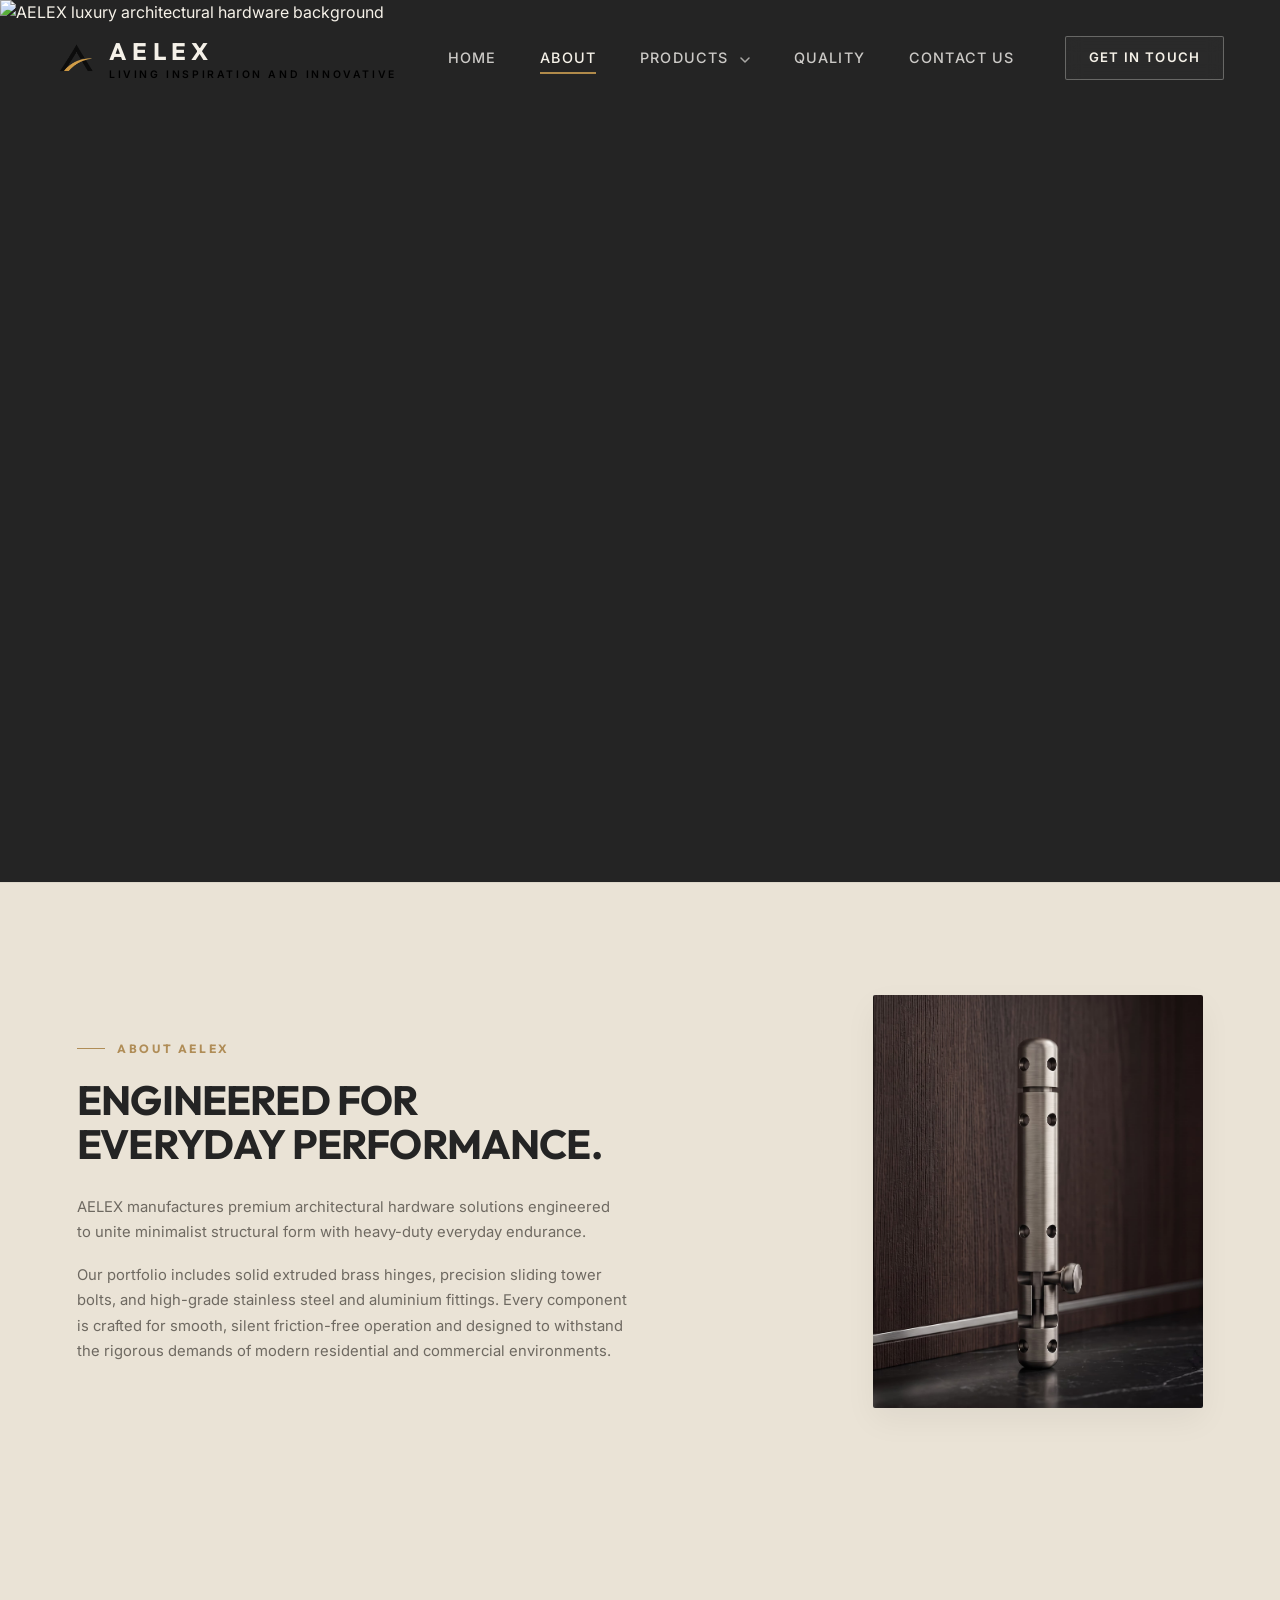
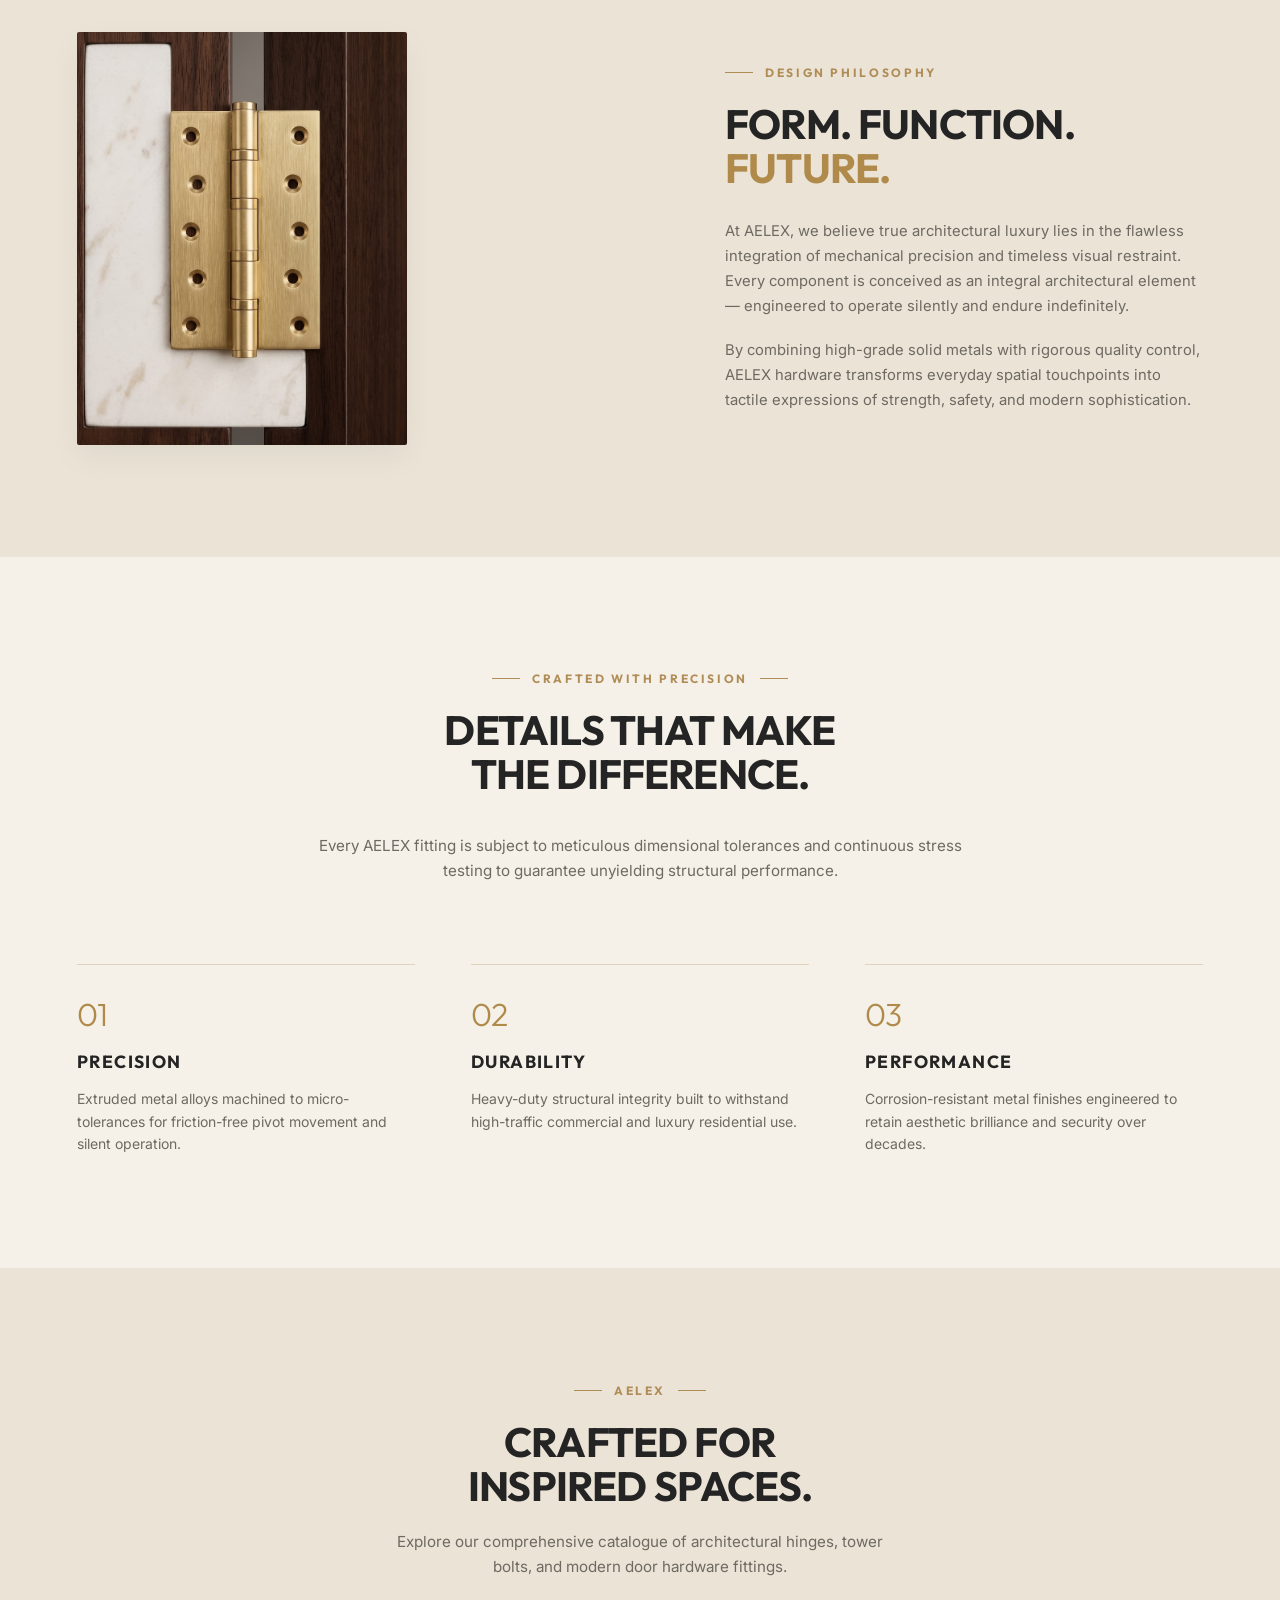
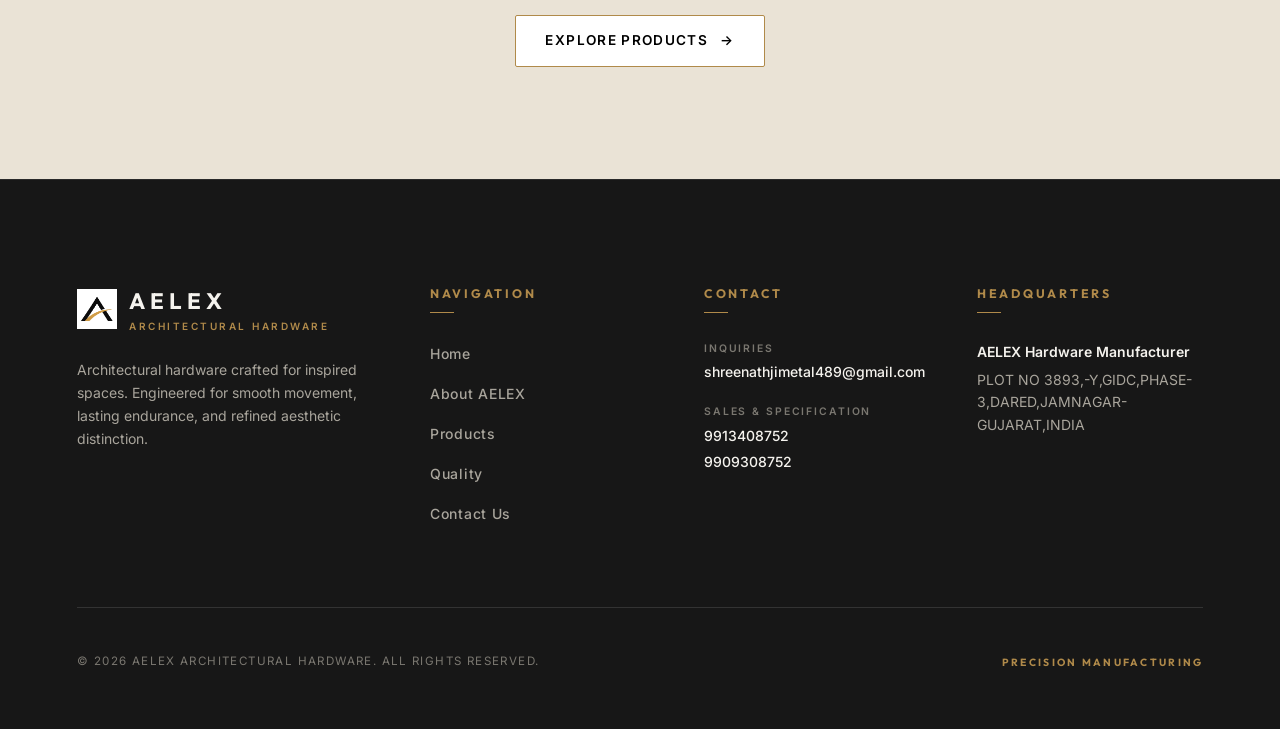
==== about.html @ 14e15874 "Add files via upload" ====
<!DOCTYPE html>
<html lang="en">
<head>
  <meta charset="UTF-8">
  <meta name="viewport" content="width=device-width, initial-scale=1.0">
  <title>About AELEX | Premium Architectural Hardware</title>
  <meta name="description" content="AELEX manufactures premium architectural hardware including solid brass hinges, brass tower bolts, and high-performance steel fittings engineered for modern spaces.">

  <!-- Google Fonts: Outfit (Headings) & Inter (Body) -->
  <link rel="preconnect" href="https://fonts.googleapis.com">
  <link rel="preconnect" href="https://fonts.gstatic.com" crossorigin>
  <link href="https://fonts.googleapis.com/css2?family=Inter:wght@300;400;500;600;700&family=Outfit:wght@400;500;600;700;800&display=swap" rel="stylesheet">

  <!-- Core Stylesheet -->
  <link rel="stylesheet" href="css/style.css">
</head>
<body class="about-page-body">

  <!-- ==========================================================================
       1. SITE HEADER NAVIGATION (REUSED UNCHANGED FROM HOME)
       ========================================================================== -->
  <header class="site-header" id="site-header">
    <a href="index.html" class="brand-logo" aria-label="AELEX Home">
      <img src="assets/images/aelexLogo.png" alt="AELEX Logo Icon" class="brand-mark-img">
      <div>
        <span class="brand-name">AELEX</span>
        <span class="brand-tagline">Living inspiration and innovative</span>
      </div>
    </a>

    <!-- Desktop Navigation Menu -->
    <nav aria-label="Primary Navigation">
      <ul class="nav-menu">
        <li><a href="index.html#home" class="nav-link">Home</a></li>
        <li><a href="about.html" class="nav-link active">About</a></li>
        <li class="nav-item-dropdown">
          <a href="products.html" class="nav-link" aria-haspopup="true" aria-expanded="false">
            Products
            <svg class="dropdown-chevron" viewBox="0 0 10 6" width="10" height="6" aria-hidden="true">
              <path d="M1 1L5 5L9 1" stroke="currentColor" stroke-width="1.5" stroke-linecap="round" stroke-linejoin="round" fill="none"/>
            </svg>
          </a>
          <ul class="dropdown-menu" aria-label="Product Categories">
            <li><a href="brass-hinges.html" class="dropdown-item">BRASS HINGES</a></li>
            <li><a href="brass-tower-bolt.html" class="dropdown-item">BRASS TOWER BOLT</a></li>
            <li><a href="steel-aluminium-fittings.html" class="dropdown-item">STEEL &amp; ALUMINIUM FITTINGS</a></li>
          </ul>
        </li>
        <li><a href="quality.html" class="nav-link">Quality</a></li>
        <li><a href="contact.html" class="nav-link">Contact Us</a></li>
      </ul>
    </nav>

    <!-- Minimal Header Action Button -->
    <a href="contact.html" class="nav-cta-btn">Get In Touch</a>

    <!-- Mobile Navigation Hamburger Toggle -->
    <button class="mobile-nav-toggle" id="mobile-nav-toggle" aria-label="Toggle navigation menu" aria-expanded="false">
      <span></span>
      <span></span>
      <span></span>
    </button>
  </header>

  <!-- Mobile Navigation Drawer Overlay Menu -->
  <div class="mobile-nav-drawer" id="mobile-nav-drawer" aria-hidden="true">
    <ul class="mobile-nav-links">
      <li><a href="index.html#home">Home</a></li>
      <li><a href="about.html" class="active">About</a></li>
      <li class="mobile-nav-dropdown">
        <div class="mobile-dropdown-header">
          <a href="products.html" class="mobile-nav-link-main">Products</a>
          <button class="mobile-dropdown-toggle" aria-label="Toggle Product Submenu" aria-expanded="false">
            <span class="toggle-icon">+</span>
          </button>
        </div>
        <ul class="mobile-submenu" aria-label="Product Submenu">
          <li><a href="brass-hinges.html" class="mobile-submenu-link">BRASS HINGES</a></li>
          <li><a href="brass-tower-bolt.html" class="mobile-submenu-link">BRASS TOWER BOLT</a></li>
          <li><a href="steel-aluminium-fittings.html" class="mobile-submenu-link">STEEL &amp; ALUMINIUM FITTINGS</a></li>
        </ul>
      </li>
      <li><a href="quality.html">Quality</a></li>
      <li><a href="contact.html">Contact Us</a></li>
    </ul>
    <div class="mobile-drawer-footer">
      <p class="mobile-drawer-contact">AELEX HARDWARE MANUFACTURER</p>
    </div>
  </div>

  <!-- ==========================================================================
       2. SECTION 1 — ABOUT HERO (CLEAN & CINEMATIC)
       ========================================================================== -->
  <section class="about-hero-clean" id="about-hero" aria-label="About AELEX Hero Banner">
    <div class="about-hero-bg-container">
      <img src="assets/images/ABOUTUSBG-clean.png" alt="AELEX luxury architectural hardware background" class="about-hero-bg-image">
      <div class="about-hero-overlay"></div>
      <div class="about-hero-vignette"></div>
    </div>

    <!-- <div class="about-hero-content-wrapper">
      <div class="about-hero-eyebrow reveal-element delay-1">
        <span class="eyebrow-brass-bar"></span>
        <span>ABOUT AELEX</span>
      </div>

      <h1 class="about-hero-headline reveal-element delay-2">ABOUT AELEX</h1>

      <p class="about-hero-subtitle reveal-element delay-3">ARCHITECTURAL HARDWARE</p>

      <p class="about-hero-statement reveal-element delay-4">
        &ldquo;Crafted for inspired spaces.&rdquo;
      </p>
    </div> -->
  </section>

  <!-- ==========================================================================
       3. SECTION 2 — ABOUT INTRODUCTION (CONTENT LEFT, SMALL IMAGE RIGHT)
       ========================================================================== -->
  <section class="about-intro-clean" id="about-intro" aria-label="AELEX Company Introduction">
    <div class="about-clean-container">
      <div class="about-intro-grid">
        
        <!-- Left Side: Editorial Content -->
        <div class="about-intro-content reveal-left">
          <div class="clean-eyebrow">
            <span class="eyebrow-brass-line"></span>
            <span>ABOUT AELEX</span>
          </div>

          <h2 class="clean-headline">
            ENGINEERED FOR<br>
            EVERYDAY PERFORMANCE.
          </h2>

          <div class="clean-body-copy">
            <p>
              AELEX manufactures premium architectural hardware solutions engineered to unite minimalist structural form with heavy-duty everyday endurance.
            </p>
            <p>
              Our portfolio includes solid extruded brass hinges, precision sliding tower bolts, and high-grade stainless steel and aluminium fittings. Every component is crafted for smooth, silent friction-free operation and designed to withstand the rigorous demands of modern residential and commercial environments.
            </p>
          </div>
        </div>

        <!-- Right Side: Small Minimal Product Image -->
        <div class="about-intro-image reveal-right">
          <div class="clean-img-wrapper">
            <img src="assets/images/steel_tworebot.jpg" alt="AELEX Solid Extruded Brass Architectural Hinge Detail" class="clean-product-img">
          </div>
        </div>

      </div>
    </div>
  </section>

  <!-- ==========================================================================
       4. SECTION 3 — AELEX DESIGN PHILOSOPHY (SMALL IMAGE LEFT, CONTENT RIGHT)
       ========================================================================== -->
  <section class="about-philosophy-clean" id="about-philosophy" aria-label="AELEX Design Philosophy">
    <div class="about-clean-container">
      <div class="about-philosophy-grid">
        
        <!-- Left Side: Small Minimal Product Image -->
        <div class="about-philosophy-image reveal-left">
          <div class="clean-img-wrapper">
            <img src="assets/images/brasshinge_gold_backgroud-clean.jpg" alt="AELEX Solid Extruded Brass Architectural Tower Bolt" class="clean-product-img">
          </div>
        </div>

        <!-- Right Side: Editorial Content -->
        <div class="about-philosophy-content reveal-right">
          <div class="clean-eyebrow">
            <span class="eyebrow-brass-line"></span>
            <span>DESIGN PHILOSOPHY</span>
          </div>

          <h2 class="clean-headline">
            FORM. FUNCTION.<br>
            <span class="highlight-brass">FUTURE.</span>
          </h2>

          <div class="clean-body-copy">
            <p>
              At AELEX, we believe true architectural luxury lies in the flawless integration of mechanical precision and timeless visual restraint. Every component is conceived as an integral architectural element — engineered to operate silently and endure indefinitely.
            </p>
            <p>
              By combining high-grade solid metals with rigorous quality control, AELEX hardware transforms everyday spatial touchpoints into tactile expressions of strength, safety, and modern sophistication.
            </p>
          </div>
        </div>

      </div>
    </div>
  </section>

  <!-- ==========================================================================
       5. SECTION 4 — QUALITY / CRAFTSMANSHIP (EDITORIAL 3-POINT SHOWCASE)
       ========================================================================== -->
  <section class="about-craft-clean" id="about-craftsmanship" aria-label="AELEX Quality and Craftsmanship">
    <div class="about-clean-container">
      
      <div class="craft-header-block reveal-element">
        <div class="clean-eyebrow center-eyebrow">
          <span class="eyebrow-brass-line"></span>
          <span>CRAFTED WITH PRECISION</span>
          <span class="eyebrow-brass-line"></span>
        </div>

        <h2 class="clean-headline center-headline">
          DETAILS THAT MAKE<br>
          THE DIFFERENCE.
        </h2>

        <p class="craft-lead-statement">
          Every AELEX fitting is subject to meticulous dimensional tolerances and continuous stress testing to guarantee unyielding structural performance.
        </p>
      </div>

      <!-- 3 Text-Based Editorial Points (No boxes, no heavy cards) -->
      <div class="craft-editorial-points">
        
        <div class="craft-point-item reveal-element delay-1">
          <span class="point-num">01</span>
          <h3 class="point-title">PRECISION</h3>
          <p class="point-desc">
            Extruded metal alloys machined to micro-tolerances for friction-free pivot movement and silent operation.
          </p>
        </div>

        <div class="craft-point-item reveal-element delay-2">
          <span class="point-num">02</span>
          <h3 class="point-title">DURABILITY</h3>
          <p class="point-desc">
            Heavy-duty structural integrity built to withstand high-traffic commercial and luxury residential use.
          </p>
        </div>

        <div class="craft-point-item reveal-element delay-3">
          <span class="point-num">03</span>
          <h3 class="point-title">PERFORMANCE</h3>
          <p class="point-desc">
            Corrosion-resistant metal finishes engineered to retain aesthetic brilliance and security over decades.
          </p>
        </div>

      </div>

    </div>
  </section>

  <!-- ==========================================================================
       6. SECTION 5 — SIMPLE ABOUT CTA
       ========================================================================== -->
  <section class="about-cta-clean" id="about-cta" aria-label="AELEX Call to Action">
    <div class="about-clean-container">
      <div class="cta-clean-block reveal-element">
        
        <div class="clean-eyebrow center-eyebrow">
          <span class="eyebrow-brass-line"></span>
          <span>AELEX</span>
          <span class="eyebrow-brass-line"></span>
        </div>

        <h2 class="clean-headline center-headline cta-headline">
          CRAFTED FOR<br>
          INSPIRED SPACES.
        </h2>

        <p class="cta-support-copy">
          Explore our comprehensive catalogue of architectural hinges, tower bolts, and modern door hardware fittings.
        </p>

        <div class="cta-action-wrap">
          <a href="products.html" class="btn-primary">
            <span>Explore Products</span>
            <span class="btn-arrow">&rarr;</span>
          </a>
        </div>

      </div>
    </div>
  </section>

  <!-- ==========================================================================
       7. SITE FOOTER (REUSED UNCHANGED FROM HOME)
       ========================================================================== -->
  <footer class="site-footer" id="contact" aria-label="AELEX Corporate Footer">
    <div class="footer-container">
      
      <!-- Top 4-Column Grid -->
      <div class="footer-grid">

        <!-- Column 1: Brand & Philosophy -->
        <div class="footer-col footer-col-brand reveal-element delay-1">
          <a href="index.html" class="footer-logo" aria-label="AELEX Home">
            <img src="assets/images/aelexLogo.png" alt="AELEX Logo Icon" class="footer-mark-img">
            <div>
              <span class="footer-brand-name">AELEX</span>
              <span class="footer-brand-tag">Architectural Hardware</span>
            </div>
          </a>
          <p class="footer-brand-desc">
            Architectural hardware crafted for inspired spaces. Engineered for smooth movement, lasting endurance, and refined aesthetic distinction.
          </p>
        </div>

        <!-- Column 2: Navigation Links -->
        <div class="footer-col footer-col-nav reveal-element delay-2">
          <h3 class="footer-col-title">NAVIGATION</h3>
          <ul class="footer-links">
            <li><a href="index.html#home">Home</a></li>
            <li><a href="about.html">About AELEX</a></li>
            <li><a href="products.html">Products</a></li>
            <li><a href="quality.html">Quality</a></li>
            <li><a href="contact.html">Contact Us</a></li>
          </ul>
        </div>

        <div class="footer-col footer-col-contact reveal-element delay-3">
          <h3 class="footer-col-title">CONTACT</h3>
          <div class="footer-contact-details">
            <div class="contact-item">
              <span class="contact-label">INQUIRIES</span>
              <a href="mailto:shreenathjimetal489@gmail.com" class="contact-value">shreenathjimetal489@gmail.com</a>
            </div>
            <div class="contact-item">
              <span class="contact-label">SALES &amp; SPECIFICATION</span>
              <a href="tel:9913408752" class="contact-value">9913408752</a>
              <a href="tel:9909308752" class="contact-value">9909308752</a>
            </div>
          </div>
        </div>

        <!-- Column 4: Location / HQ -->
        <div class="footer-col footer-col-location reveal-element delay-4">
          <h3 class="footer-col-title">HEADQUARTERS</h3>
          <address class="footer-address">
            <p class="address-name">AELEX Hardware Manufacturer</p>
            <p class="address-line">PLOT NO 3893,-Y,GIDC,PHASE-3,DARED,JAMNAGAR-GUJARAT,INDIA</p>
          </address>
        </div>

      </div><!-- /.footer-grid -->

      <!-- Horizontal Divider -->
      <div class="footer-divider reveal-element delay-3"></div>

      <!-- Bottom Row: Copyright & Legal -->
      <div class="footer-bottom reveal-element delay-4">
        <p class="copyright-text">&copy; 2026 AELEX ARCHITECTURAL HARDWARE. ALL RIGHTS RESERVED.</p>
        <div class="footer-legal-links">
          <span class="legal-tag">PRECISION MANUFACTURING</span>
        </div>
      </div>

    </div><!-- /.footer-container -->
  </footer><!-- /.site-footer -->

  <!-- JavaScript Controller -->
  <script src="js/hero-slider.js"></script>
</body>
</html>
---- css/style.css ----
/* ==========================================================================
   AELEX — Architectural & Industrial Hardware
   Hero Section Design System & Styling
   ========================================================================== */

/* --------------------------------------------------------------------------
   1. Design Tokens & Variables
   -------------------------------------------------------------------------- */
:root {
  /* Color Palette — AELEX Warm Architectural System */
  --color-warm-ivory: #F5F1E8;
  --color-warm-offwhite: #F5F1E8;
  --color-warm-beige: #EAE3D6;
  --bg-editorial: #EAE3D6;
  
  --color-graphite-dark: #242424;
  --color-charcoal: #242424;
  --color-charcoal-light: #2E2E2E;
  --color-text-dark: #242424;
  
  --color-warm-grey: #6E6961;
  --color-muted-grey: #6E6961;
  --color-text-muted-dark: #6E6961;
  
  /* Metallic Accents */
  --color-brass-primary: #B08A4A;
  --color-brass-light: #C7A76A;
  --color-brass-glow: rgba(176, 138, 74, 0.25);

  /* Editorial Section Color Palette & Borders */
  --color-line-geo: rgba(176, 138, 74, 0.22);
  --color-line-geo-light: rgba(110, 105, 97, 0.18);

  /* Overlay Gradients */
  --overlay-dark: linear-gradient(
    90deg, 
    rgba(36, 36, 36, 0.88) 0%, 
    rgba(36, 36, 36, 0.55) 45%, 
    rgba(36, 36, 36, 0.35) 70%, 
    rgba(36, 36, 36, 0.65) 100%
  );
  --overlay-bottom-vignette: linear-gradient(
    180deg, 
    rgba(36, 36, 36, 0.5) 0%, 
    transparent 35%, 
    rgba(36, 36, 36, 0.75) 80%, 
    rgba(36, 36, 36, 0.95) 100%
  );

  /* Typography */
  --font-heading: 'Outfit', -apple-system, BlinkMacSystemFont, sans-serif;
  --font-body: 'Inter', -apple-system, BlinkMacSystemFont, sans-serif;

  /* Transitions */
  --ease-out-smooth: cubic-bezier(0.16, 1, 0.3, 1);
  --transition-fast: 0.25s var(--ease-out-smooth);
  --transition-medium: 0.5s var(--ease-out-smooth);
  --transition-slow: 1.2s var(--ease-out-smooth);
}

/* --------------------------------------------------------------------------
   2. Base Reset & Layout Constraints
   -------------------------------------------------------------------------- */
*, *::before, *::after {
  box-sizing: border-box;
  margin: 0;
  padding: 0;
}

html {
  font-size: 16px;
  scroll-behavior: smooth;
  -webkit-font-smoothing: antialiased;
  -moz-osx-font-smoothing: grayscale;
}

body {
  font-family: var(--font-body);
  background-color: var(--color-graphite-dark);
  color: var(--color-warm-offwhite);
  line-height: 1.6;
  overflow-x: hidden;
  width: 100%;
  min-height: 100vh;
}

/* Ensure no horizontal scroll anywhere */
.hero-wrapper {
  position: relative;
  width: 100%;
  height: 100vh;
  height: 100svh;
  overflow: hidden;
}

/* --------------------------------------------------------------------------
   3. Header Navigation (Minimal Transparent Overlay)
   -------------------------------------------------------------------------- */
.site-header {
  position: absolute;
  top: 0;
  left: 0;
  width: 100%;
  z-index: 100;
  padding: 2.25rem 4rem;
  display: flex;
  justify-content: space-between;
  align-items: center;
  transition: padding 0.3s ease, background 0.3s ease;
}

/* Brand Identity */
.brand-logo {
  display: flex;
  align-items: center;
  gap: 0.75rem;
  text-decoration: none;
  color: var(--color-warm-offwhite);
  z-index: 102;
}

.brand-mark-img {
  width: 41px;
  height: 41px;
  object-fit: contain;
  display: block;
  flex-shrink: 0;
  transition: transform 0.3s ease;
}

.brand-logo:hover .brand-mark-img {
  transform: scale(1.05);
}

.brand-mark {
  width: 32px;
  height: 32px;
  position: relative;
  display: flex;
  align-items: center;
  justify-content: center;
}

.brand-mark-svg {
  width: 100%;
  height: 100%;
  fill: none;
  stroke: var(--color-brass-primary);
  stroke-width: 2;
  transition: transform 0.4s var(--ease-out-smooth);
}

.brand-logo:hover .brand-mark-svg {
  transform: rotate(45deg);
}

.brand-name {
  font-family: var(--font-heading);
  font-size: 1.5rem;
  font-weight: 700;
  letter-spacing: 0.22em;
  text-transform: uppercase;
  color: var(--color-warm-offwhite);
}

.brand-tagline {
  font-size: 0.65rem;
  letter-spacing: 0.25em;
  text-transform: uppercase;
  color:black;
  display: block;
  margin-top: -3px;
  font-weight: 600;
}

.footer-mark-img {
  width: 40px;
  height: 40px;
  object-fit: contain;
  display: block;
  background: white;
  flex-shrink: 0;
  transition: transform 0.3s ease;
}

.footer-logo:hover .footer-mark-img {
  transform: scale(1.05);
}


/* Navigation Links */
.nav-menu {
  display: flex;
  align-items: center;
  gap: 2.75rem;
  list-style: none;
}

.nav-link {
  color: rgba(245, 243, 239, 0.8);
  text-decoration: none;
  font-size: 0.9rem;
  font-weight: 500;
  letter-spacing: 0.08em;
  text-transform: uppercase;
  position: relative;
  padding: 0.5rem 0;
  transition: color 0.3s ease;
}

.nav-link::after {
  content: '';
  position: absolute;
  bottom: 0;
  left: 0;
  width: 0%;
  height: 2px;
  background-color: var(--color-brass-primary);
  transition: width 0.3s var(--ease-out-smooth);
}

.nav-link:hover,
.nav-link.active {
  color: var(--color-warm-offwhite);
}

.nav-link:hover::after,
.nav-link.active::after {
  width: 100%;
}

/* --------------------------------------------------------------------------
   Product Dropdown Menu (Desktop & Mobile)
   -------------------------------------------------------------------------- */
.nav-item-dropdown {
  position: relative;
  display: flex;
  align-items: center;
}

.dropdown-chevron {
  margin-left: 0.4rem;
  transition: transform 0.3s var(--ease-out-smooth);
  vertical-align: middle;
  display: inline-block;
  opacity: 0.8;
}

.nav-item-dropdown:hover .dropdown-chevron,
.nav-item-dropdown:focus-within .dropdown-chevron,
.nav-item-dropdown.is-open .dropdown-chevron {
  transform: rotate(180deg);
  opacity: 1;
  color: var(--color-brass-primary);
}

.dropdown-menu {
  position: absolute;
  top: 100%;
  left: 50%;
  transform: translateX(-50%) translateY(-5px);
  min-width: 250px;
  background-color: rgba(22, 22, 22, 0.96);
  backdrop-filter: blur(16px);
  -webkit-backdrop-filter: blur(16px);
  border: 1px solid rgba(176, 141, 87, 0.25);
  border-radius: 3px;
  padding: 0.65rem 0;
  margin: 0;
  list-style: none;
  box-shadow: 0 16px 40px rgba(0, 0, 0, 0.6), 0 0 24px rgba(176, 141, 87, 0.12);
  opacity: 0;
  visibility: hidden;
  pointer-events: none;
  transition: opacity 0.25s var(--ease-out-smooth), transform 0.25s var(--ease-out-smooth), visibility 0.25s;
  z-index: 120;
}

/* Invisible Hover Bridge to prevent premature closing */
.dropdown-menu::before {
  content: '';
  position: absolute;
  top: -12px;
  left: 0;
  width: 100%;
  height: 12px;
}

.nav-item-dropdown:hover .dropdown-menu,
.nav-item-dropdown:focus-within .dropdown-menu,
.nav-item-dropdown.is-open .dropdown-menu {
  opacity: 1;
  visibility: visible;
  pointer-events: auto;
  transform: translateX(-50%) translateY(0);
}

.dropdown-item {
  display: block;
  padding: 0.65rem 1.5rem;
  font-family: var(--font-body);
  font-size: 0.8rem;
  font-weight: 500;
  letter-spacing: 0.09em;
  text-transform: uppercase;
  color: rgba(245, 243, 239, 0.85);
  text-decoration: none;
  transition: all 0.2s var(--ease-out-smooth);
  position: relative;
  white-space: nowrap;
}

.dropdown-item::before {
  content: '';
  position: absolute;
  left: 0.85rem;
  top: 50%;
  transform: translateY(-50%) scaleY(0);
  width: 2px;
  height: 14px;
  background-color: var(--color-brass-primary);
  transition: transform 0.2s var(--ease-out-smooth);
}

.dropdown-item:hover,
.dropdown-item:focus {
  color: var(--color-warm-offwhite);
  background-color: rgba(176, 141, 87, 0.1);
  padding-left: 1.75rem;
}

.dropdown-item:hover::before,
.dropdown-item:focus::before {
  transform: translateY(-50%) scaleY(1);
}

/* Header Contact/CTA button */
.nav-cta-btn {
  padding: 0.65rem 1.4rem;
  font-family: var(--font-body);
  font-size: 0.825rem;
  font-weight: 600;
  letter-spacing: 0.1em;
  text-transform: uppercase;
  color: var(--color-warm-offwhite);
  border: 1px solid rgba(245, 243, 239, 0.3);
  background: rgba(255, 255, 255, 0.03);
  backdrop-filter: blur(8px);
  -webkit-backdrop-filter: blur(8px);
  border-radius: 2px;
  cursor: pointer;
  text-decoration: none;
  transition: all 0.3s ease;
}

.nav-cta-btn:hover {
  border-color: var(--color-brass-primary);
  color: var(--color-brass-light);
  background: rgba(176, 141, 87, 0.1);
  box-shadow: 0 0 20px var(--color-brass-glow);
}

/* Mobile Hamburger Toggle */
.mobile-nav-toggle {
  display: none;
  background: transparent;
  border: none;
  cursor: pointer;
  width: 32px;
  height: 24px;
  position: relative;
  z-index: 102;
  flex-direction: column;
  justify-content: space-between;
}

.mobile-nav-toggle span {
  display: block;
  width: 100%;
  height: 2px;
  background-color: var(--color-warm-offwhite);
  transition: transform 0.3s ease, opacity 0.3s ease, background-color 0.3s ease;
  transform-origin: center;
}

.mobile-nav-toggle.open span:nth-child(1) {
  transform: translateY(11px) rotate(45deg);
  background-color: var(--color-brass-primary);
}

.mobile-nav-toggle.open span:nth-child(2) {
  opacity: 0;
}

.mobile-nav-toggle.open span:nth-child(3) {
  transform: translateY(-11px) rotate(-45deg);
  background-color: var(--color-brass-primary);
}

/* --------------------------------------------------------------------------
   4. Hero Slider Architecture
   -------------------------------------------------------------------------- */
.hero-slider {
  position: relative;
  width: 100%;
  height: 100%;
}

.hero-slide {
  position: absolute;
  top: 0;
  left: 0;
  width: 100%;
  height: 100%;
  display: flex;
  flex-direction: column;
  justify-content: flex-end;
  padding-top: clamp(7.5rem, 13vh, 9.5rem);
  padding-bottom: clamp(3.5rem, 8vh, 6rem);
  box-sizing: border-box;
  opacity: 0;
  visibility: hidden;
  transition: opacity 1.0s var(--ease-out-smooth), visibility 1.0s var(--ease-out-smooth);
  z-index: 1;
}

.hero-slide.active {
  opacity: 1;
  visibility: visible;
  z-index: 2;
}

/* Background Photography Container */
.slide-bg-container {
  position: absolute;
  top: 0;
  left: 0;
  width: 100%;
  height: 100%;
  overflow: hidden;
}

.slide-bg-image {
  width: 100%;
  height: 100%;
  object-fit: cover;
  object-position: center;
  transform: scale(1.02);
  transition: transform 7s cubic-bezier(0.25, 1, 0.5, 1);
}

/* Slow scale animation when slide becomes active */
.hero-slide.active .slide-bg-image {
  transform: scale(1.08);
}

/* Dark Sophisticated Vignette Overlays */
.slide-overlay {
  position: absolute;
  top: 0;
  left: 0;
  width: 100%;
  height: 100%;
  pointer-events: none;
  z-index: 2;
}

.slide-vignette {
  position: absolute;
  top: 0;
  left: 0;
  width: 100%;
  height: 100%;
  background: var(--overlay-bottom-vignette);
  pointer-events: none;
  z-index: 2;
}

/* --------------------------------------------------------------------------
   5. Hero Content & Typography Positioning
   -------------------------------------------------------------------------- */
.hero-content-wrapper {
  position: relative;
  left: 6%;
  bottom: auto;
  margin-top: auto;
  max-width: 680px;
  z-index: 10;
  pointer-events: auto;
}

/* Eyebrow Label */
.hero-eyebrow {
  display: inline-flex;
  align-items: center;
  gap: 0.75rem;
  font-family: var(--font-body);
  font-size: 0.775rem;
  font-weight: 700;
  letter-spacing: 0.25em;
  text-transform: uppercase;
  color: white;
  margin-bottom: 1.25rem;
  opacity: 0;
  transform: translateY(24px);
  transition: opacity 0.8s var(--ease-out-smooth) 0.3s, transform 0.8s var(--ease-out-smooth) 0.3s;
}

.hero-eyebrow::before {
  content: '';
  display: block;
  width: 28px;
  height: 2px;
  background-color:white;
}

/* Main Headline */
.hero-headline {
  font-family: var(--font-heading);
  font-size: clamp(2.5rem, 4.8vw, 4.75rem);
  font-weight: 700;
  line-height: 1.08;
  letter-spacing: -0.02em;
  color: var(--color-warm-offwhite);
  text-transform: uppercase;
  margin-bottom: 0.75rem;
  opacity: 0;
  transform: translateY(30px);
  transition: opacity 0.9s var(--ease-out-smooth) 0.45s, transform 0.9s var(--ease-out-smooth) 0.45s;
}

/* Subtitle / Product Focus */
.hero-subtitle {
  font-family: var(--font-heading);
  font-size: clamp(1.15rem, 1.8vw, 1.5rem);
  font-weight: 500;
  color: var(--color-warm-offwhite);
  letter-spacing: 0.02em;
  margin-bottom: 1rem;
  opacity: 0;
  transform: translateY(24px);
  transition: opacity 0.8s var(--ease-out-smooth) 0.6s, transform 0.8s var(--ease-out-smooth) 0.6s;
}

/* Supporting Copy */
.hero-description {
  font-family: var(--font-body);
  font-size: clamp(0.95rem, 1.1vw, 1.125rem);
  font-weight: 400;
  line-height: 1.65;
  color: var(--color-warm-offwhite);
  margin-bottom: 2.25rem;
  max-width: 540px;
  opacity: 0;
  transform: translateY(20px);
  transition: opacity 0.8s var(--ease-out-smooth) 0.7s, transform 0.8s var(--ease-out-smooth) 0.7s;
}

/* CTA Action Button Group */
.hero-actions {
  display: flex;
  align-items: center;
  gap: 1.25rem;
  opacity: 0;
  transform: translateY(20px);
  transition: opacity 0.8s var(--ease-out-smooth) 0.85s, transform 0.8s var(--ease-out-smooth) 0.85s;
}

.hero-slide.active .hero-eyebrow,
.hero-slide.active .hero-headline,
.hero-slide.active .hero-subtitle,
.hero-slide.active .hero-description,
.hero-slide.active .hero-actions {
  opacity: 1;
  transform: translateY(0);
}

/* Primary CTA Button */
.btn-primary {
  display: inline-flex;
  align-items: center;
  justify-content: center;
  gap: 0.75rem;
  padding: 1rem 2.25rem;
  font-family: var(--font-body);
  font-size: 0.9rem;
  font-weight: 600;
  letter-spacing: 0.1em;
  text-transform: uppercase;
  color:black;
  background-color: white;
  border: 1px solid var(--color-brass-primary);
  border-radius: 2px;
  text-decoration: none;
  cursor: pointer;
  transition: all 0.35s var(--ease-out-smooth);
}

.btn-primary .btn-arrow {
  transition: transform 0.3s ease;
}

.btn-primary:hover {
  background-color: var(--color-brass-primary);
  border-color: var(--color-brass-primary);
  color: #ffffff;
  box-shadow: 0 8px 24px var(--color-brass-glow);
}

.btn-primary:hover .btn-arrow {
  transform: translateX(5px);
}

/* Secondary CTA Button */
.btn-secondary {
  display: inline-flex;
  align-items: center;
  justify-content: center;
  padding: 1rem 2rem;
  font-family: var(--font-body);
  font-size: 0.9rem;
  font-weight: 500;
  letter-spacing: 0.08em;
  text-transform: uppercase;
  color: var(--color-warm-offwhite);
  background: rgba(36, 36, 36, 0.6);
  border: 1px solid var(--color-brass-primary);
  backdrop-filter: blur(10px);
  -webkit-backdrop-filter: blur(10px);
  border-radius: 2px;
  text-decoration: none;
  cursor: pointer;
  transition: all 0.35s var(--ease-out-smooth);
}

.btn-secondary:hover {
  border-color: var(--color-brass-light);
  color: #ffffff;
  background: var(--color-brass-primary);
  box-shadow: 0 6px 20px var(--color-brass-glow);
}

.btn-primary:focus-visible,
.btn-secondary:focus-visible,
.nav-cta-btn:focus-visible,
a:focus-visible {
  outline: 2px solid var(--color-brass-primary);
  outline-offset: 3px;
}

/* --------------------------------------------------------------------------
   6. Minimal Slider Controls & Indicators
   -------------------------------------------------------------------------- */
.slider-controls-wrapper {
  position: absolute;
  right: 9%;
  bottom: clamp(3.5rem, 8vh, 6rem);
  z-index: 20;
  display: flex;
  align-items: center;
  gap: 2rem;
}

/* Slide Progress Counter */
.slider-counter-block {
  display: flex;
  align-items: center;
  gap: 1rem;
}

.current-slide-num {
  font-family: var(--font-heading);
  font-size: 1.75rem;
  font-weight: 700;
  color: var(--color-brass-primary);
  min-width: 2.2ch;
}

.total-slide-num {
  font-family: var(--font-heading);
  font-size: 1rem;
  font-weight: 500;
  color: var(--color-muted-grey);
}

/* Animated Progress Bar */
.slider-progress-track {
  width: 140px;
  height: 2px;
  background-color: rgba(255, 255, 255, 0.15);
  position: relative;
  overflow: hidden;
  border-radius: 1px;
}

.slider-progress-bar {
  position: absolute;
  top: 0;
  left: 0;
  height: 100%;
  width: 0%;
  background-color: var(--color-brass-primary);
  box-shadow: 0 0 10px var(--color-brass-primary);
  transition: width 0.1s linear;
}

/* Sleek Minimal Arrow Buttons */
.slider-arrows {
  display: flex;
  align-items: center;
  gap: 0.5rem;
}

.arrow-btn {
  width: 48px;
  height: 48px;
  border-radius: 2px;
  border: 1px solid rgba(245, 243, 239, 0.2);
  background: rgba(18, 18, 18, 0.4);
  backdrop-filter: blur(10px);
  -webkit-backdrop-filter: blur(10px);
  color: var(--color-warm-offwhite);
  display: flex;
  align-items: center;
  justify-content: center;
  cursor: pointer;
  transition: all 0.3s var(--ease-out-smooth);
}

.arrow-btn svg {
  width: 18px;
  height: 18px;
  fill: none;
  stroke: currentColor;
  stroke-width: 2;
  transition: transform 0.3s ease;
}

.arrow-btn:hover {
  border-color: var(--color-brass-primary);
  color: var(--color-brass-primary);
  background: rgba(176, 141, 87, 0.15);
}

.arrow-btn.prev-btn:hover svg {
  transform: translateX(-3px);
}

.arrow-btn.next-btn:hover svg {
  transform: translateX(3px);
}

.arrow-btn:focus-visible {
  outline: 2px solid var(--color-brass-primary);
  outline-offset: 2px;
}

/* --------------------------------------------------------------------------
   7. Mobile Drawer Navigation Overlay
   -------------------------------------------------------------------------- */
.mobile-nav-drawer {
  position: fixed;
  top: 0;
  left: 0;
  width: 100%;
  height: 100vh;
  height: 100svh;
  background-color: rgba(18, 18, 18, 0.96);
  backdrop-filter: blur(20px);
  -webkit-backdrop-filter: blur(20px);
  z-index: 99;
  display: flex;
  flex-direction: column;
  justify-content: center;
  align-items: center;
  opacity: 0;
  visibility: hidden;
  transition: opacity 0.4s var(--ease-out-smooth), visibility 0.4s var(--ease-out-smooth);
  overflow-y: auto;
  padding: 2rem 1.5rem;
}

.mobile-nav-drawer.open {
  opacity: 1;
  visibility: visible;
}

.mobile-nav-links {
  list-style: none;
  text-align: center;
  display: flex;
  flex-direction: column;
  gap: 1.75rem;
  width: 100%;
  max-width: 400px;
  margin: 0 auto;
}

.mobile-nav-links a {
  font-family: var(--font-heading);
  font-size: 1.75rem;
  font-weight: 600;
  letter-spacing: 0.1em;
  text-transform: uppercase;
  color: var(--color-warm-offwhite);
  text-decoration: none;
  transition: color 0.3s ease;
}

.mobile-nav-links a:hover,
.mobile-nav-links a.active {
  color: var(--color-brass-primary);
}

/* Mobile Dropdown & Accordion Submenu */
.mobile-nav-dropdown {
  width: 100%;
  display: flex;
  flex-direction: column;
  align-items: center;
}

.mobile-dropdown-header {
  display: inline-flex;
  align-items: center;
  justify-content: center;
  gap: 0.65rem;
  cursor: pointer;
  user-select: none;
}

.mobile-dropdown-toggle {
  background: transparent;
  border: 1px solid rgba(176, 141, 87, 0.4);
  color: var(--color-brass-primary);
  width: 32px;
  height: 32px;
  border-radius: 50%;
  display: inline-flex;
  align-items: center;
  justify-content: center;
  cursor: pointer;
  transition: all 0.3s var(--ease-out-smooth);
  padding: 0;
}

.toggle-icon {
  font-size: 1.2rem;
  font-weight: 400;
  line-height: 1;
  transition: transform 0.3s ease;
  display: block;
}

.mobile-nav-dropdown.open .mobile-dropdown-toggle {
  border-color: var(--color-brass-light);
  background: rgba(176, 141, 87, 0.15);
  color: var(--color-warm-offwhite);
}

.mobile-submenu {
  list-style: none;
  padding: 0;
  margin: 0;
  max-height: 0;
  overflow: hidden;
  opacity: 0;
  visibility: hidden;
  transition: max-height 0.35s cubic-bezier(0.16, 1, 0.3, 1), opacity 0.35s ease, visibility 0.35s, margin-top 0.35s ease;
  display: flex;
  flex-direction: column;
  gap: 0.75rem;
  text-align: center;
  width: 100%;
  margin-top: 0;
}

.mobile-nav-dropdown.open .mobile-submenu {
  max-height: 300px;
  opacity: 1;
  visibility: visible;
  margin-top: 1rem;
}

.mobile-submenu-link {
  font-family: var(--font-body) !important;
  font-size: 0.95rem !important;
  font-weight: 500 !important;
  letter-spacing: 0.1em !important;
  text-transform: uppercase !important;
  color: rgba(245, 243, 239, 0.75) !important;
  text-decoration: none !important;
  transition: color 0.3s ease !important;
  display: block !important;
  padding: 0.35rem 0.75rem !important;
  white-space: normal !important;
  word-break: break-word !important;
}

.mobile-submenu-link:hover,
.mobile-submenu-link:active {
  color: var(--color-brass-primary) !important;
}

.mobile-drawer-footer {
  margin-top: 3.5rem;
  text-align: center;
}

.mobile-drawer-contact {
  font-size: 0.85rem;
  letter-spacing: 0.15em;
  text-transform: uppercase;
  color: var(--color-muted-grey);
}

/* --------------------------------------------------------------------------
   8. Responsive Media Queries
   -------------------------------------------------------------------------- */

/* Large Desktop (1920px+) */
@media (min-width: 1920px) {
  .site-header {
    padding: 2.75rem 6rem;
  }
  .hero-slide {
    padding-top: clamp(8.5rem, 14vh, 11rem);
    padding-bottom: clamp(4.5rem, 10vh, 7rem);
  }
  .hero-content-wrapper {
    left: 6%;
    max-width: 760px;
    bottom: auto;
  }
  .hero-eyebrow {
    font-size: 0.825rem;
    margin-bottom: 1.25rem;
  }
  .hero-headline {
    font-size: clamp(3.25rem, 4.2vw, 4.5rem);
    line-height: 1.08;
    margin-bottom: 0.75rem;
  }
  .hero-subtitle {
    font-size: clamp(1.25rem, 1.8vw, 1.6rem);
    margin-bottom: 1rem;
  }
  .hero-description {
    font-size: clamp(1rem, 1.15vw, 1.15rem);
    line-height: 1.65;
    margin-bottom: 2.25rem;
    max-width: 560px;
  }
  .btn-primary,
  .btn-secondary {
    padding: 1.05rem 2.35rem;
    font-size: 0.925rem;
  }
  .slider-controls-wrapper {
    right: 10%;
    bottom: clamp(4.5rem, 10vh, 7rem);
  }
}

/* Desktop & Laptop (1400px - 1919px) */
@media (min-width: 1400px) and (max-width: 1919px) {
  .site-header {
    padding: 2.25rem 4rem;
  }
  .hero-slide {
    padding-top: clamp(7.5rem, 13vh, 9.5rem);
    padding-bottom: clamp(3.5rem, 8vh, 6rem);
  }
  .hero-content-wrapper {
    left: 6%;
    max-width: 680px;
    bottom: auto;
  }
  .hero-headline {
    font-size: clamp(2.75rem, 3.8vw, 3.75rem);
    line-height: 1.08;
    margin-bottom: 0.75rem;
  }
  .hero-subtitle {
    font-size: clamp(1.15rem, 1.7vw, 1.45rem);
    margin-bottom: 0.85rem;
  }
  .hero-description {
    font-size: clamp(0.95rem, 1.1vw, 1.075rem);
    line-height: 1.62;
    margin-bottom: 1.85rem;
    max-width: 530px;
  }
  .slider-controls-wrapper {
    right: 8%;
    bottom: clamp(3.5rem, 8vh, 6rem);
  }
}

/* Medium Laptop (1200px - 1399px) */
@media (min-width: 1200px) and (max-width: 1399px) {
  .site-header {
    padding: 2rem 3.5rem;
  }
  .hero-slide {
    padding-top: clamp(7rem, 12vh, 8.5rem);
    padding-bottom: clamp(3.25rem, 7vh, 5rem);
  }
  .hero-content-wrapper {
    left: 6%;
    max-width: 620px;
  }
  .hero-eyebrow {
    font-size: 0.75rem;
    margin-bottom: 1rem;
  }
  .hero-headline {
    font-size: clamp(2.4rem, 3.4vw, 3.25rem);
    line-height: 1.1;
    margin-bottom: 0.65rem;
  }
  .hero-subtitle {
    font-size: clamp(1.1rem, 1.6vw, 1.35rem);
    margin-bottom: 0.75rem;
  }
  .hero-description {
    font-size: clamp(0.9rem, 1.08vw, 1.025rem);
    line-height: 1.6;
    margin-bottom: 1.6rem;
    max-width: 510px;
  }
  .btn-primary,
  .btn-secondary {
    padding: 0.9rem 1.85rem;
    font-size: 0.85rem;
  }
  .slider-controls-wrapper {
    right: 8%;
    bottom: clamp(3.25rem, 7vh, 5rem);
  }
}

/* Tablet Landscape / Small Laptop (1024px - 1199px) */
@media (min-width: 769px) and (max-width: 1199px) {
  .site-header {
    padding: 1.75rem 2.5rem;
  }
  .brand-mark-img {
    width: 36px;
    height: 36px;
  }
  .nav-menu {
    gap: 1.75rem;
  }
  .hero-slide {
    padding-top: clamp(6.5rem, 11vh, 7.5rem);
    padding-bottom: clamp(3rem, 6vh, 4.5rem);
  }
  .hero-content-wrapper {
    left: 6%;
    max-width: 560px;
  }
  .hero-eyebrow {
    font-size: 0.725rem;
    margin-bottom: 0.85rem;
  }
  .hero-headline {
    font-size: clamp(2.1rem, 3.2vw, 2.75rem);
    line-height: 1.12;
    margin-bottom: 0.6rem;
  }
  .hero-subtitle {
    font-size: clamp(1.05rem, 1.5vw, 1.25rem);
    margin-bottom: 0.65rem;
  }
  .hero-description {
    font-size: clamp(0.875rem, 1.05vw, 0.975rem);
    line-height: 1.55;
    margin-bottom: 1.35rem;
    max-width: 480px;
  }
  .hero-actions {
    gap: 0.85rem;
  }
  .btn-primary,
  .btn-secondary {
    padding: 0.85rem 1.65rem;
    font-size: 0.825rem;
  }
  .slider-controls-wrapper {
    right: 6%;
    bottom: clamp(3rem, 6vh, 4.5rem);
    gap: 1.25rem;
  }
  .slider-progress-track {
    width: 100px;
  }
}

/* Short Viewport Heights on Desktop (<= 768px height) */
@media (min-width: 769px) and (max-height: 768px) {
  .hero-eyebrow {
    margin-bottom: 0.65rem;
  }
  .hero-headline {
    margin-bottom: 0.45rem;
  }
  .hero-subtitle {
    margin-bottom: 0.5rem;
  }
  .hero-description {
    margin-bottom: 1.25rem;
  }
}

/* Tablet Portrait & Mobile (768px and below) — Full-Width Integrated Hero Banner */
@media (max-width: 768px) {
  .site-header {
    padding: 1.1rem 1.25rem;
    background: linear-gradient(180deg, rgba(20, 20, 20, 0.75) 0%, rgba(20, 20, 20, 0) 100%);
  }

  .brand-mark-img {
    width: 32px;
    height: 32px;
  }
  
  .nav-menu,
  .nav-cta-btn {
    display: none;
  }

  .mobile-nav-toggle {
    display: flex;
  }

  /* Full-width visual hero composition matching target reference */
  .hero-wrapper {
    position: relative;
    width: 100%;
    height: clamp(380px, 62vh, 520px);
    min-height: 360px;
    max-height: 520px;
    overflow: hidden;
    background-color: var(--color-graphite-dark);
  }

  .hero-slide {
    position: absolute;
    top: 0;
    left: 0;
    width: 100%;
    height: 100%;
    min-height: auto;
    display: flex;
    align-items: center;
    justify-content: center;
    padding: 0;
    box-sizing: border-box;
  }

  .slide-bg-container {
    position: absolute;
    top: 0;
    left: 0;
    width: 100%;
    height: 100%;
  }

  .slide-bg-image {
    width: 100%;
    height: 100%;
    object-fit: cover;
    display: block;
  }

  /* Custom object-positioning per slide to ensure products remain in ideal view */
  #slide-1 .slide-bg-image {
    object-fit: cover;
    object-position: center 48%;
  }
  #slide-2 .slide-bg-image {
    object-fit: cover;
    object-position: center 50%;
  }
  #slide-3 .slide-bg-image {
    object-fit: cover;
    object-position: center 50%;
  }
  #slide-4 .slide-bg-image {
    object-fit: cover;
    object-position: center 42%;
  }

  .slide-overlay {
    position: absolute;
    top: 0;
    left: 0;
    width: 100%;
    height: 100%;
    background: linear-gradient(
      180deg, 
      rgba(18, 18, 18, 0.65) 0%, 
      rgba(18, 18, 18, 0.1) 45%, 
      rgba(18, 18, 18, 0.65) 100%
    );
    pointer-events: none;
  }

  /* Hide Hero Content Text Overlay on Mobile for Minimal Hardware Presentation */
  .hero-content-wrapper {
    display: none !important;
  }

  /* Bottom Floating Slider Controls on Mobile */
  .slider-controls-wrapper {
    position: absolute;
    left: 1.25rem;
    right: 1.25rem;
    bottom: 1.25rem;
    width: calc(100% - 2.5rem);
    z-index: 20;
    display: flex;
    justify-content: space-between;
    align-items: center;
    gap: 1rem;
  }

  .slider-counter-block {
    gap: 0.5rem;
  }

  .current-slide-num {
    font-size: 1.25rem;
    min-width: auto;
    color: var(--color-brass-primary);
  }

  .total-slide-num {
    font-size: 0.85rem;
    color: rgba(245, 241, 232, 0.7);
  }

  .slider-progress-track {
    width: 60px;
    height: 2px;
    background-color: rgba(255, 255, 255, 0.25);
  }

  .arrow-btn {
    width: 38px;
    height: 38px;
    border: 1px solid rgba(245, 241, 232, 0.3);
    background: rgba(36, 36, 36, 0.5);
    backdrop-filter: blur(4px);
    -webkit-backdrop-filter: blur(4px);
  }
}

/* Specific Mobile Breakpoint (575px and below) */
@media (max-width: 575px) {
  .site-header {
    padding: 1rem 1.15rem;
  }

  .brand-name {
    font-size: 1.2rem;
  }

  .brand-tagline {
    font-size: 0.55rem;
  }

  .hero-wrapper {
    height: clamp(340px, 58vh, 480px);
    min-height: 340px;
    max-height: 480px;
  }

  .slider-controls-wrapper {
    bottom: 1rem;
    left: 1rem;
    right: 1rem;
    width: calc(100% - 2rem);
  }

  .slider-progress-track {
    width: 45px;
  }

  .arrow-btn {
    width: 36px;
    height: 36px;
  }

  .arrow-btn svg {
    width: 15px;
    height: 15px;
  }
}

/* Small Narrow Mobile (390px - 320px) */
@media (max-width: 390px) {
  .hero-wrapper {
    height: clamp(320px, 55vh, 440px);
    min-height: 320px;
  }

  .slider-controls-wrapper {
    bottom: 0.85rem;
  }
}



/* ==========================================================================
   9. AELEX Editorial / Architectural Brand Section Styling
   ========================================================================== */
.brand-editorial-section {
  position: relative;
  width: 100%;
  background-color: white;
  color: var(--color-text-dark);
  padding: 8.5rem 9%;
  overflow: hidden;
  border-top: 1px solid rgba(214, 210, 202, 0.4);
}

/* Asymmetric Two-Column Grid Layout */
.editorial-grid {
  display: grid;
  grid-template-columns: minmax(0, 1.15fr) minmax(0, 1fr);
  align-items: center;
  position: relative;
  z-index: 2;
  max-width: 1100px;
  margin: 0 auto;
}

/* --------------------------------------------------------------------------
   Left Zone: Large Editorial Typography & Architectural Annotations
   -------------------------------------------------------------------------- */
.editorial-left-zone {
  display: flex;
  flex-direction: column;
  align-items: flex-start;
}

/* Small Uppercase Eyebrow */
.editorial-eyebrow-label {
  display: inline-flex;
  align-items: center;
  gap: 0.75rem;
  font-family: var(--font-body);
  font-size: 0.775rem;
  font-weight: 700;
  letter-spacing: 0.25em;
  text-transform: uppercase;
  color: var(--color-text-muted-dark);
  margin-bottom: 2rem;
}

.editorial-eyebrow-label::before {
  content: '';
  display: block;
  width: 32px;
  height: 2px;
  background-color: var(--color-brass-primary);
}

/* Stacked Editorial Headline */
.editorial-headline-block {
  font-family: var(--font-heading);
  font-size: clamp(1.65rem, 2.5vw, 2.5rem);
  line-height: 1.12;
  letter-spacing: 0.02em;
  text-transform: uppercase;
  margin-bottom: 1.5rem;
  color: var(--color-text-dark);
}

.editorial-line {
  display: block;
}

.editorial-line.line-1 {
  font-weight: 700;
  color: var(--color-text-dark);
}

.editorial-line.line-2 {
  font-weight: 800;
  color: var(--color-brass-primary);
  letter-spacing: 0.01em;
}

.editorial-line.line-3 {
  font-weight: 500;
  color: #383632;
}

/* Narrative Body Copy */
.editorial-lead-text {
  font-family: var(--font-body);
  font-size: clamp(0.95rem, 1.05vw, 1.075rem);
  font-weight: 400;
  line-height: 1.65;
  color: var(--color-text-muted-dark);
  max-width: 480px;
  margin-bottom: 2.5rem;
}

.editorial-lead-text strong {
  color: var(--color-text-dark);
  font-weight: 600;
}

/* Architectural Design Annotations (Engineering Callouts) */
.editorial-annotations-container {
  display: grid;
  grid-template-columns: repeat(2, 1fr);
  gap: 2rem;
  width: 100%;
  max-width: 480px;
  padding-top: 1.5rem;
  border-top: 1px solid var(--color-line-geo);
}

.annotation-item {
  display: flex;
  flex-direction: column;
  gap: 0.35rem;
}

.annotation-num {
  font-family: var(--font-heading);
  font-size: 0.7rem;
  font-weight: 700;
  letter-spacing: 0.2em;
  color: var(--color-brass-primary);
  text-transform: uppercase;
}

.annotation-title {
  font-family: var(--font-heading);
  font-size: 0.95rem;
  font-weight: 600;
  letter-spacing: 0.04em;
  color: var(--color-text-dark);
  text-transform: uppercase;
}

.annotation-desc {
  font-family: var(--font-body);
  font-size: 0.825rem;
  line-height: 1.5;
  color: var(--color-text-muted-dark);
}

/* --------------------------------------------------------------------------
   Right Zone: Circular Visual Composition & Architectural Geometry
   -------------------------------------------------------------------------- */
.editorial-right-zone {
  position: relative;
  display: flex;
  justify-content: center;
  align-items: center;
  padding: 2rem 0;
}

/* SVG Geometric Engineering Lines Backdrop */
.geo-lines-container {
  position: absolute;
  top: 50%;
  left: 50%;
  transform: translate(-50%, -50%);
  width: 120%;
  height: 120%;
  pointer-events: none;
  z-index: 1;
}

.geo-svg {
  width: 100%;
  height: 100%;
  overflow: visible;
}

.geo-svg circle,
.geo-svg line,
.geo-svg path {
  stroke: var(--color-line-geo);
  stroke-width: 1px;
  fill: none;
  vector-effect: non-scaling-stroke;
}

.geo-svg .dashed-line {
  stroke-dasharray: 4 6;
}

.geo-svg .brass-line {
  stroke: var(--color-brass-primary);
  opacity: 0.5;
}

/* SVG Curved Text Path */
.curved-text-wrapper {
  position: absolute;
  top: 50%;
  left: 50%;
  transform: translate(-50%, -50%);
  width: 360px;
  height: 360px;
  pointer-events: none;
  z-index: 3;
  animation: spinSlow 40s linear infinite;
}

@keyframes spinSlow {
  from { transform: translate(-50%, -50%) rotate(0deg); }
  to { transform: translate(-50%, -50%) rotate(360deg); }
}

.curved-text-svg {
  width: 100%;
  height: 100%;
  overflow: visible;
}

.curved-text-path {
  font-family: var(--font-heading);
  font-size: 8px;
  font-weight: 600;
  letter-spacing: 0.3em;
  fill: var(--color-text-muted-dark);
  text-transform: uppercase;
}

/* Main Circular Image Frame (Small 280px Desktop Circle) */
.editorial-circle-frame {
  position: relative;
  width: 300px;
  height: 300px;
  border-radius: 50%;
  overflow: hidden;
  z-index: 2;
  box-shadow: 0 18px 45px rgba(18, 18, 18, 0.1);
  border: 1px solid var(--color-line-geo);
  background-color: #FFFFFF;
  cursor: pointer;
  transition: box-shadow 0.5s var(--ease-out-smooth), transform 0.5s var(--ease-out-smooth);
}

.editorial-circle-frame:hover {
  box-shadow: 0 25px 60px rgba(176, 141, 87, 0.2);
  transform: scale(1.02);
}

.editorial-product-img {
  width: 100%;
  height: 100%;
  object-fit: cover;
  object-position: center;
  transition: transform 0.7s var(--ease-out-smooth), filter 0.5s ease;
}

.editorial-circle-frame:hover .editorial-product-img {
  transform: scale(1.07);
  filter: brightness(1.03);
}

/* Interactive Hover Badge */
/* .editorial-hover-badge {
  position: absolute;
  bottom: 10%;
  right: 8%;
  z-index: 5;
  padding: 0.5rem 0.95rem;
  background: rgba(18, 18, 18, 0.92);
  backdrop-filter: blur(10px);
  -webkit-backdrop-filter: blur(10px);
  color: var(--color-warm-offwhite);
  font-family: var(--font-body);
  font-size: 0.675rem;
  font-weight: 600;
  letter-spacing: 0.1em;
  text-transform: uppercase;
  border-radius: 30px;
  border: 1px solid var(--color-brass-primary);
  display: flex;
  align-items: center;
  gap: 0.4rem;
  opacity: 0;
  transform: translateY(10px) scale(0.95);
  transition: all 0.4s var(--ease-out-smooth);
  pointer-events: none;
} */

.editorial-circle-frame:hover .editorial-hover-badge {
  opacity: 1;
  transform: translateY(0) scale(1);
}

.editorial-hover-badge .badge-arrow {
  color: var(--color-brass-primary);
  transition: transform 0.3s ease;
}

.editorial-circle-frame:hover .editorial-hover-badge .badge-arrow {
  transform: translateX(3px);
}

/* Floating Secondary Accent 1 (Bottom Left - Brass Tower Bolt) */
.secondary-accent-1 {
  position: absolute;
  bottom: -4%;
  left: -8%;
  z-index: 4;
  width: 80px;
  height: 80px;
  border-radius: 50%;
  overflow: hidden;
  border: 2px solid #FFFFFF;
  box-shadow: 0 10px 25px rgba(18, 18, 18, 0.12);
  background: #FFFFFF;
  transition: transform 0.5s var(--ease-out-smooth);
}

.secondary-accent-1:hover {
  transform: translateY(-4px) scale(1.06);
}

.secondary-accent-1 img {
  width: 100%;
  height: 100%;
  object-fit: cover;
}

.accent-caption-tag {
  position: absolute;
  bottom: -18px;
  left: 50%;
  transform: translateX(-50%);
  background: var(--color-text-dark);
  color: var(--color-warm-offwhite);
  font-family: var(--font-heading);
  font-size: 0.55rem;
  font-weight: 700;
  letter-spacing: 0.12em;
  text-transform: uppercase;
  padding: 0.15rem 0.45rem;
  white-space: nowrap;
  border-radius: 2px;
}

/* Floating Secondary Accent 2 (Top Right - Steel Fitting Detail) */
.secondary-accent-2 {
  position: absolute;
  top: -2%;
  right: -6%;
  z-index: 4;
  width: 65px;
  height: 65px;
  border-radius: 2px;
  overflow: hidden;
  border: 1px solid var(--color-line-geo);
  background: #FFFFFF;
  box-shadow: 0 8px 20px rgba(18, 18, 18, 0.06);
  padding: 3px;
  transition: transform 0.5s var(--ease-out-smooth);
}

.secondary-accent-2:hover {
  transform: translateY(-4px) scale(1.06);
}

.secondary-accent-2 img {
  width: 100%;
  height: 100%;
  object-fit: cover;
}

/* --------------------------------------------------------------------------
   Scroll Reveal Animations
   -------------------------------------------------------------------------- */
.reveal-element {
  opacity: 0;
  transform: translateY(40px);
  transition: opacity 0.9s var(--ease-out-smooth), transform 0.9s var(--ease-out-smooth);
}

.reveal-element.reveal-scale {
  transform: scale(0.92);
}

.brand-editorial-section.in-view .reveal-element {
  opacity: 1;
  transform: translateY(0) scale(1);
}

/* Stagger Delays */
.brand-editorial-section.in-view .delay-1 { transition-delay: 0.15s; }
.brand-editorial-section.in-view .delay-2 { transition-delay: 0.3s; }
.brand-editorial-section.in-view .delay-3 { transition-delay: 0.45s; }
.brand-editorial-section.in-view .delay-4 { transition-delay: 0.6s; }
.brand-editorial-section.in-view .delay-5 { transition-delay: 0.75s; }

/* --------------------------------------------------------------------------
   Responsive Media Queries — Editorial Section
   -------------------------------------------------------------------------- */

/* Laptop / Desktop (1280px - 1440px) */
@media (max-width: 1440px) {
  .brand-editorial-section {
    padding: 6.5rem 7%;
  }

  .editorial-grid {
    gap: 3rem;
  }

  .editorial-circle-frame {
    width: 260px;
    height: 260px;
  }

  .curved-text-wrapper {
    width: 340px;
    height: 340px;
  }
}

/* Tablet Landscape (1024px) */
@media (max-width: 1024px) {
  .brand-editorial-section {
    padding: 5.5rem 6%;
  }

  .editorial-grid {
    grid-template-columns: 1fr;
    gap: 3.5rem;
  }

  .editorial-left-zone {
    max-width: 600px;
  }

  .editorial-right-zone {
    justify-content: center;
  }

  .editorial-circle-frame {
    width: 260px;
    height: 260px;
  }

  .curved-text-wrapper {
    width: 340px;
    height: 340px;
  }
}

/* Tablet Portrait & Mobile (768px and below) */
@media (max-width: 768px) {
  .brand-editorial-section {
    padding: 4.5rem 5%;
  }

  .editorial-headline-block {
    font-size: 1.85rem;
    margin-bottom: 1.25rem;
  }

  .editorial-lead-text {
    font-size: 0.925rem;
    margin-bottom: 2rem;
  }

  .editorial-annotations-container {
    grid-template-columns: 1fr;
    gap: 1.25rem;
  }

  .editorial-circle-frame {
    width: 240px;
    height: 240px;
  }

  .curved-text-wrapper {
    width: 310px;
    height: 310px;
  }

  .secondary-accent-1 {
    width: 70px;
    height: 70px;
    left: -4%;
  }

  .secondary-accent-2 {
    width: 55px;
    height: 55px;
    right: -4%;
  }
}

/* Small Mobile (390px - 360px) */
@media (max-width: 414px) {
  .brand-editorial-section {
    padding: 3.5rem 1.25rem;
  }

  .editorial-eyebrow-label {
    font-size: 0.68rem;
    margin-bottom: 1rem;
  }

  .editorial-headline-block {
    font-size: 1.6rem;
    line-height: 1.15;
  }

  .editorial-circle-frame {
    width: 220px;
    height: 220px;
  }

  .curved-text-wrapper {
    display: none;
  }

  .secondary-accent-1 {
    width: 60px;
    height: 60px;
    left: -5%;
    bottom: -4%;
  }

  .secondary-accent-2 {
    width: 50px;
    height: 50px;
    right: -5%;
    top: 0%;
  }
}

/* ==========================================================================
   10. AELEX Third Section — Premium Asymmetrical Product Showcase Styling
   ========================================================================== */
.product-showcase-section {
  position: relative;
  width: 100%;
  background-color:#FFFFFF;
  color: var(--color-warm-offwhite);
  padding: 5rem 6%;
  overflow: hidden;
  border-top: 1px solid rgba(245, 243, 239, 0.08);
}

/* Showcase Intro Header */
.showcase-intro-block {
  max-width: 760px;
  margin-bottom: 4.5rem;
}

.showcase-eyebrow {
  display: inline-flex;
  align-items: center;
  gap: 0.75rem;
  font-family: var(--font-body);
  font-size: 0.775rem;
  font-weight: 700;
  letter-spacing: 0.25em;
  text-transform: uppercase;
  color: var(--color-brass-primary);
  margin-bottom: 1.25rem;
}

.showcase-eyebrow::before {
  content: '';
  display: block;
  width: 28px;
  height: 2px;
  background-color: var(--color-brass-primary);
}

.showcase-headline {
  font-family: var(--font-heading);
  font-size: clamp(2.25rem, 4.2vw, 4.25rem);
  font-weight: 700;
  line-height: 1.08;
  letter-spacing: -0.02em;
  text-transform: uppercase;
  color: #b08d57;
  margin-bottom: 1.25rem;
}

.showcase-subtitle {
  font-family: var(--font-body);
  font-size: clamp(1rem, 1.2vw, 1.2rem);
  font-weight: 400;
  line-height: 1.65;
  color: var(--color-muted-grey);
  max-width: 580px;
}

/* Asymmetrical CSS Grid Layout */
.showcase-grid {
  display: grid;
  grid-template-columns: 1.35fr 0.9fr 0.9fr;
  grid-template-rows: auto auto auto;
  gap: 2rem;
  max-width: 1600px;
  margin: 0 auto;
}

/* Base Panel Styling */
.showcase-panel {
  position: relative;
  border-radius: 2px;
  overflow: hidden;
  box-sizing: border-box;
  transition: transform 0.5s var(--ease-out-smooth), box-shadow 0.5s var(--ease-out-smooth);
}

/* Panel 01: Dominant Product Photography (Left - Spans 2 Rows) */
.panel-dominant {
  grid-column: 1 / 2;
  grid-row: 1 / 3;
  min-height: 560px;
  background-color: var(--color-charcoal);
  border: 1px solid rgba(245, 243, 239, 0.1);
  display: flex;
  flex-direction: column;
  justify-content: flex-end;
}

.panel-dominant .panel-bg-image {
  position: absolute;
  top: 0;
  left: 0;
  width: 100%;
  height: 100%;
  object-fit: cover;
  object-position: center;
  transition: transform 0.7s var(--ease-out-smooth), filter 0.5s ease;
}

.panel-dominant:hover .panel-bg-image {
  transform: scale(1.04);
  filter: brightness(1.05);
}

.panel-dominant-overlay {
  position: absolute;
  top: 0;
  left: 0;
  width: 100%;
  height: 100%;
  background: linear-gradient(180deg, rgba(18, 18, 18, 0.1) 0%, rgba(18, 18, 18, 0.85) 100%);
  pointer-events: none;
}

.panel-dominant-content {
  position: relative;
  z-index: 5;
  padding: 2.5rem;
}

.panel-tag-badge {
  display: inline-block;
  padding: 0.35rem 0.85rem;
  background: rgba(18, 18, 18, 0.85);
  backdrop-filter: blur(8px);
  -webkit-backdrop-filter: blur(8px);
  border: 1px solid var(--color-brass-primary);
  color: var(--color-brass-light);
  font-family: var(--font-heading);
  font-size: 0.675rem;
  font-weight: 700;
  letter-spacing: 0.18em;
  text-transform: uppercase;
  margin-bottom: 1rem;
  border-radius: 2px;
}

.panel-title {
  font-family: var(--font-heading);
  font-size: 1.5rem;
  font-weight: 700;
  letter-spacing: 0.02em;
  color: var(--color-warm-offwhite);
  margin-bottom: 0.5rem;
  text-transform: uppercase;
}

.panel-desc {
  font-family: var(--font-body);
  font-size: 0.875rem;
  line-height: 1.6;
  color: var(--color-muted-grey);
}

/* Panel 02: Technical Statement (Top Middle - Matte Black Card) */
.panel-text-dark-1 {
  grid-column: 2 / 3;
  grid-row: 1 / 2;
  background-color: #ffffff;
  border: 1px solid rgba(245, 243, 239, 0.1);
  padding: 3rem 2.25rem;
  display: flex;
  flex-direction: column;
  justify-content: space-between;
  min-height: 260px;
}

.panel-num-accent {
  font-family: var(--font-heading);
  font-size: 0.75rem;
  font-weight: 700;
  letter-spacing: 0.22em;
  color: var(--color-brass-primary);
  text-transform: uppercase;
  margin-bottom: 1.5rem;
  display: flex;
  align-items: center;
  gap: 0.5rem;
}

.panel-num-accent::after {
  content: '';
  flex: 1;
  height: 1px;
  background-color: rgba(176, 141, 87, 0.3);
}

.panel-statement-title {
  font-family: var(--font-heading);
  font-size: 1.35rem;
  font-weight: 700;
  letter-spacing: 0.04em;
  color:#b08d57;
  text-transform: uppercase;
  margin-bottom: 0.75rem;
  line-height: 1.25;
}

.panel-statement-body {
  font-family: var(--font-body);
  font-size: 0.85rem;
  line-height: 1.6;
  color: var(--color-muted-grey);
}

/* Panel 03: Product Detail Macro Crop (Top Right) */
.panel-detail-crop {
  grid-column: 3 / 4;
  grid-row: 1 / 2;
  min-height: 260px;
  background-color: var(--color-charcoal);
  border: 1px solid rgba(245, 243, 239, 0.1);
  position: relative;
}

.panel-detail-crop .panel-bg-image {
  width: 100%;
  height: 100%;
  object-fit: cover;
  object-position: center;
  transition: transform 0.7s var(--ease-out-smooth);
}

.panel-detail-crop:hover .panel-bg-image {
  transform: scale(1.06);
}

/* Panel 04: Function Text Panel (Middle Right - Spans Col 2 & 3) */
.panel-text-dark-2 {
  grid-column: 2 / 4;
  grid-row: 2 / 3;
  background-color: #ffffff;
  border: 1px solid rgba(245, 243, 239, 0.1);
  padding: 3rem 2.5rem;
  display: flex;
  flex-direction: column;
  justify-content: space-between;
  min-height: 260px;
}

.panel-text-dark-2 .panel-statement-title {
  font-size: 1.45rem;
}

/* Panel 05: Large Lower Feature Visual (Spans Full Width) */
.panel-feature-wide {
  grid-column: 1 / -1;
  grid-row: 3 / 4;
  min-height: 600px;
  background-color: var(--color-charcoal);
  border: 1px solid rgba(245, 243, 239, 0.12);
  margin-top: 1rem;
  display: flex;
  align-items: flex-end;
  position: relative;
}

.panel-feature-wide .panel-bg-image {
  position: absolute;
  top: 0;
  left: 0;
  width: 100%;
  height: 100%;
  object-fit: cover;
  object-position: center;
  transition: transform 0.8s var(--ease-out-smooth), filter 0.5s ease;
}

.panel-feature-wide:hover .panel-bg-image {
  transform: scale(1.03);
  filter: brightness(1.05);
}

.panel-feature-overlay {
  position: absolute;
  top: 0;
  left: 0;
  width: 100%;
  height: 100%;
  background: linear-gradient(90deg, rgba(18, 18, 18, 0.88) 0%, rgba(18, 18, 18, 0.4) 50%, rgba(18, 18, 18, 0.7) 100%);
  pointer-events: none;
}

.panel-feature-content {
  position: relative;
  z-index: 5;
  padding: 4rem 3.5rem;
  max-width: 680px;
}

.feature-quote-eyebrow {
  font-family: var(--font-body);
  font-size: 0.75rem;
  font-weight: 700;
  letter-spacing: 0.25em;
  text-transform: uppercase;
  color: var(--color-brass-primary);
  margin-bottom: 1rem;
}

.feature-quote-text {
  font-family: var(--font-heading);
  font-size: clamp(1.75rem, 3.2vw, 3rem);
  font-weight: 700;
  line-height: 1.15;
  letter-spacing: 0.01em;
  text-transform: uppercase;
  color: var(--color-warm-offwhite);
  margin-bottom: 1rem;
}

.feature-quote-sub {
  font-family: var(--font-body);
  font-size: 0.95rem;
  line-height: 1.6;
  color: var(--color-muted-grey);
}

/* Hover Detail Indicator Badge */
.panel-detail-badge {
  position: absolute;
  top: 1.25rem;
  right: 1.25rem;
  z-index: 6;
  padding: 0.45rem 0.85rem;
  background: rgba(18, 18, 18, 0.85);
  backdrop-filter: blur(8px);
  -webkit-backdrop-filter: blur(8px);
  border: 1px solid rgba(245, 243, 239, 0.2);
  color: var(--color-warm-offwhite);
  font-family: var(--font-body);
  font-size: 0.65rem;
  font-weight: 600;
  letter-spacing: 0.12em;
  text-transform: uppercase;
  border-radius: 2px;
  opacity: 0;
  transform: translateY(-6px);
  transition: all 0.35s var(--ease-out-smooth);
}

.showcase-panel:hover .panel-detail-badge {
  opacity: 1;
  transform: translateY(0);
}

/* Scroll Reveal in Showcase Section */
.product-showcase-section.in-view .reveal-element {
  opacity: 1;
  transform: translateY(0) scale(1);
}

/* --------------------------------------------------------------------------
   Responsive Media Queries — Product Showcase Section
   -------------------------------------------------------------------------- */

/* Laptop / Desktop (1280px - 1440px) */
@media (max-width: 1440px) {
  .product-showcase-section {
    padding: 7.5rem 7%;
  }

  .showcase-grid {
    grid-template-columns: 1.25fr 1fr 1fr;
    gap: 1.5rem;
  }

  .panel-dominant {
    min-height: 500px;
  }

  .panel-feature-wide {
    min-height: 420px;
  }
}

/* Tablet Landscape (1024px) */
@media (max-width: 1024px) {
  .product-showcase-section {
    padding: 6rem 6%;
  }

  .showcase-grid {
    grid-template-columns: 1fr 1fr;
    gap: 1.5rem;
  }

  .panel-dominant {
    grid-column: 1 / -1;
    grid-row: auto;
    min-height: 420px;
  }

  .panel-text-dark-1 {
    grid-column: 1 / 2;
    grid-row: auto;
  }

  .panel-detail-crop {
    grid-column: 2 / 3;
    grid-row: auto;
  }

  .panel-text-dark-2 {
    grid-column: 1 / -1;
    grid-row: auto;
  }

  .panel-feature-wide {
    grid-column: 1 / -1;
    grid-row: auto;
    min-height: 380px;
  }
}

/* Tablet Portrait & Mobile (768px and below) */
@media (max-width: 768px) {
  .product-showcase-section {
    padding: 4.5rem 5%;
  }

  .showcase-intro-block {
    margin-bottom: 3rem;
  }

  .showcase-headline {
    font-size: clamp(2rem, 7.5vw, 2.75rem);
  }

  .showcase-grid {
    grid-template-columns: 1fr;
    gap: 1.5rem;
  }

  .panel-dominant {
    grid-column: 1 / -1;
    min-height: 380px;
  }

  .panel-text-dark-1,
  .panel-text-dark-2 {
    grid-column: 1 / -1;
    padding: 2.25rem 1.75rem;
    min-height: auto;
  }

  .panel-detail-crop {
    grid-column: 1 / -1;
    min-height: 240px;
  }

  .panel-feature-wide {
    grid-column: 1 / -1;
    min-height: 360px;
  }

  .panel-feature-content {
    padding: 2.5rem 1.75rem;
  }

  .feature-quote-text {
    font-size: 1.65rem;
  }
}

/* Small Mobile (390px - 360px) */
@media (max-width: 414px) {
  .product-showcase-section {
    padding: 3.5rem 1.25rem;
  }

  .showcase-intro-block {
    margin-bottom: 2.25rem;
  }

  .showcase-headline {
    font-size: 1.75rem;
  }

  .panel-dominant {
    min-height: 320px;
  }

  .panel-dominant-content {
    padding: 1.5rem;
  }

  .panel-title {
    font-size: 1.25rem;
  }

  .panel-text-dark-1,
  .panel-text-dark-2 {
    padding: 1.75rem 1.25rem;
  }

  .panel-statement-title {
    font-size: 1.15rem;
  }

  .panel-feature-wide {
    min-height: 320px;
  }

  .panel-feature-content {
    padding: 1.75rem 1.25rem;
  }

  .feature-quote-text {
    font-size: 1.35rem;
  }
}

/* ==========================================================================
   11. AELEX Fourth Section — Minimal Product Category Showcase Styling
   ========================================================================== */
.product-collection-section {
  position: relative;
  width: 100%;
  background-color:white;
  color: var(--color-text-dark, #171717);
  padding: 7.5rem 6%;
  overflow: hidden;
  border-top: 1px solid rgba(23, 23, 23, 0.08);
}

.collection-container {
  max-width: 1600px;
  margin: 0 auto;
  position: relative;
}

/* Minimal Section Header */
.collection-header {
  margin-bottom: 4rem;
  max-width: 800px;
}

.collection-eyebrow {
  display: inline-flex;
  align-items: center;
  gap: 0.75rem;
  font-family: var(--font-heading);
  font-size: 0.775rem;
  font-weight: 700;
  letter-spacing: 0.25em;
  text-transform: uppercase;
  color: var(--color-brass-primary, #B08D57);
  margin-bottom: 1.25rem;
}

.eyebrow-line {
  display: block;
  width: 24px;
  height: 2px;
  background-color: var(--color-brass-primary, #B08D57);
}

.collection-headline {
  font-family: var(--font-heading);
  font-size: clamp(2.25rem, 4.2vw, 4.25rem);
  font-weight: 700;
  line-height: 1.08;
  letter-spacing: -0.02em;
  text-transform: uppercase;
  color: var(--color-text-dark, #171717);
  margin-bottom: 1rem;
}

.collection-subtext {
  font-family: var(--font-body);
  font-size: clamp(0.95rem, 1.1vw, 1.15rem);
  font-weight: 400;
  line-height: 1.6;
  color: var(--color-text-muted-dark, #686660);
  max-width: 580px;
}

/* 4-Card Horizontal Desktop Grid */
.collection-grid {
  display: grid;
  grid-template-columns: repeat(4, 1fr);
  gap: 1.75rem;
  position: relative;
}

/* Primary Product/Category Card */
.category-card {
  position: relative;
  width: 100%;
  aspect-ratio: 3 / 4.2;
  background-color: #EAE8E3;
  border-radius: 2px;
  overflow: hidden;
  box-shadow: 0 12px 35px rgba(0, 0, 0, 0.04);
  cursor: pointer;
  outline: none;
  transition: transform 0.5s var(--ease-out-smooth), box-shadow 0.5s var(--ease-out-smooth);
}

.card-image-wrapper {
  position: absolute;
  top: 0;
  left: 0;
  width: 100%;
  height: 100%;
  overflow: hidden;
}

.card-image {
  width: 100%;
  height: 100%;
  object-fit: cover;
  object-position: center;
  display: block;
  transition: transform 0.7s var(--ease-out-smooth);
}

.card-gradient-overlay {
  position: absolute;
  top: 0;
  left: 0;
  width: 100%;
  height: 100%;
  background: linear-gradient(
    180deg,
    rgba(18, 18, 18, 0.1) 0%,
    rgba(18, 18, 18, 0.35) 50%,
    rgba(18, 18, 18, 0.88) 100%
  );
  transition: opacity 0.5s ease;
}

.card-content {
  position: absolute;
  bottom: 0;
  left: 0;
  width: 100%;
  padding: 2rem 1.75rem;
  z-index: 5;
  color: #F7F6F2;
  display: flex;
  flex-direction: column;
  justify-content: flex-end;
  transform: translateY(6px);
  transition: transform 0.4s var(--ease-out-smooth);
}

.card-num-tag {
  font-family: var(--font-heading);
  font-size: 0.675rem;
  font-weight: 700;
  letter-spacing: 0.2em;
  text-transform: uppercase;
  color: var(--color-brass-light, #CBB07E);
  margin-bottom: 0.5rem;
}

.card-title {
  font-family: var(--font-heading);
  font-size: clamp(1.15rem, 1.4vw, 1.45rem);
  font-weight: 700;
  line-height: 1.2;
  letter-spacing: 0.02em;
  text-transform: uppercase;
  color: #FFFFFF;
  margin-bottom: 0.75rem;
}

.card-cta-indicator {
  display: flex;
  align-items: center;
  gap: 0.5rem;
  font-family: var(--font-body);
  font-size: 0.7rem;
  font-weight: 600;
  letter-spacing: 0.15em;
  text-transform: uppercase;
  color: var(--color-brass-primary, #B08D57);
  opacity: 0.85;
  transition: opacity 0.35s ease, transform 0.35s var(--ease-out-smooth);
}

.card-arrow {
  transition: transform 0.35s var(--ease-out-smooth);
}

/* Card Hover Interactions */
.category-card:hover,
.category-card:focus-visible {
  transform: translateY(-6px);
  box-shadow: 0 20px 45px rgba(0, 0, 0, 0.12);
}

.category-card:hover .card-image,
.category-card:focus-visible .card-image {
  transform: scale(1.035);
}

.category-card:hover .card-content,
.category-card:focus-visible .card-content {
  transform: translateY(0);
}

.category-card:hover .card-cta-indicator,
.category-card:focus-visible .card-cta-indicator {
  opacity: 1;
  color: #FFFFFF;
}

.category-card:hover .card-arrow,
.category-card:focus-visible .card-arrow {
  transform: translateX(5px);
}

/* ==========================================================================
   12. AELEX Corporate Footer Styling
   ========================================================================== */
.site-footer {
  position: relative;
  width: 100%;
  background-color: #171717;
  color: #F5F3EE;
  padding: 6.5rem 6% 3.5rem;
  overflow: hidden;
  border-top: 1px solid rgba(255, 255, 255, 0.08);
}

.footer-container {
  max-width: 1600px;
  margin: 0 auto;
  position: relative;
}

/* Top 4-Column Footer Grid */
.footer-grid {
  display: grid;
  grid-template-columns: 1.5fr 1fr 1fr 1fr;
  gap: 4rem;
  margin-bottom: 5rem;
}

.footer-col {
  display: flex;
  flex-direction: column;
}

/* Brand Identity Column */
.footer-logo {
  display: flex;
  align-items: center;
  gap: 0.75rem;
  text-decoration: none;
  color: #F5F3EE;
  margin-bottom: 1.5rem;
}

.footer-logo-mark {
  width: 32px;
  height: 32px;
  position: relative;
  display: flex;
  align-items: center;
  justify-content: center;
}

.footer-logo-svg {
  width: 100%;
  height: 100%;
  fill: none;
  stroke: var(--color-brass-primary, #B08D57);
  stroke-width: 2;
  transition: transform 0.4s var(--ease-out-smooth);
}

.footer-logo:hover .footer-logo-svg {
  transform: rotate(45deg);
}

.footer-brand-name {
  font-family: var(--font-heading);
  font-size: 1.4rem;
  font-weight: 700;
  letter-spacing: 0.22em;
  text-transform: uppercase;
  color: #F5F3EE;
  display: block;
}

.footer-brand-tag {
  font-family: var(--font-body);
  font-size: 0.625rem;
  letter-spacing: 0.25em;
  text-transform: uppercase;
  color: var(--color-brass-primary, #B08D57);
  display: block;
  margin-top: -2px;
  font-weight: 600;
}

.footer-brand-desc {
  font-family: var(--font-body);
  font-size: 0.875rem;
  line-height: 1.65;
  color: #A9A59C;
  max-width: 360px;
}

/* Footer Column Titles */
.footer-col-title {
  font-family: var(--font-heading);
  font-size: 0.775rem;
  font-weight: 700;
  letter-spacing: 0.22em;
  text-transform: uppercase;
  color: var(--color-brass-primary, #B08D57);
  margin-bottom: 1.75rem;
  position: relative;
}

.footer-col-title::after {
  content: '';
  display: block;
  width: 24px;
  height: 1px;
  background-color: var(--color-brass-primary, #B08D57);
  margin-top: 0.5rem;
}

/* Footer Navigation Links */
.footer-links {
  list-style: none;
  display: flex;
  flex-direction: column;
  gap: 0.9rem;
}

.footer-links a {
  color: #A9A59C;
  text-decoration: none;
  font-family: var(--font-body);
  font-size: 0.875rem;
  font-weight: 500;
  letter-spacing: 0.05em;
  transition: color 0.3s ease, transform 0.3s ease;
  display: inline-block;
}

.footer-links a:hover {
  color: #F5F3EE;
  transform: translateX(4px);
}

/* Contact Details */
.footer-contact-details {
  display: flex;
  flex-direction: column;
  gap: 1.25rem;
}

.contact-item {
  display: flex;
  flex-direction: column;
  gap: 0.25rem;
}

.contact-label {
  font-family: var(--font-body);
  font-size: 0.65rem;
  font-weight: 600;
  letter-spacing: 0.18em;
  text-transform: uppercase;
  color: #7A7770;
}

.contact-value {
  color: #F5F3EE;
  text-decoration: none;
  font-family: var(--font-body);
  font-size: 0.875rem;
  font-weight: 500;
  transition: color 0.3s ease;
}

.contact-value:hover {
  color: var(--color-brass-light, #CBB07E);
}

/* Location Address */
.footer-address {
  font-style: normal;
  display: flex;
  flex-direction: column;
  gap: 0.35rem;
  font-family: var(--font-body);
  font-size: 0.875rem;
  line-height: 1.6;
  color: #A9A59C;
  overflow-wrap: break-word;
  word-wrap: break-word;
}

.address-line,
.contact-value,
.factory-info-text,
.quick-info-val {
  overflow-wrap: break-word;
  word-wrap: break-word;
}

.address-name {
  color: #F5F3EE;
  font-weight: 600;
}

.footer-divider {
  width: 100%;
  height: 1px;
  background-color: rgba(255, 255, 255, 0.12);
  margin-bottom: 2.5rem;
}

/* Bottom Footer Row */
.footer-bottom {
  display: flex;
  align-items: center;
  justify-content: space-between;
  gap: 1.5rem;
  flex-wrap: wrap;
}

.copyright-text {
  font-family: var(--font-body);
  font-size: 0.725rem;
  letter-spacing: 0.12em;
  color: #7A7770;
  text-transform: uppercase;
}

.legal-tag {
  font-family: var(--font-heading);
  font-size: 0.65rem;
  font-weight: 700;
  letter-spacing: 0.22em;
  color: var(--color-brass-primary, #B08D57);
  text-transform: uppercase;
}

/* Scroll Reveal for Section 4 & Footer */
.product-collection-section .reveal-element,
.site-footer .reveal-element {
  opacity: 0;
  transform: translateY(30px);
  transition: opacity 0.8s var(--ease-out-smooth), transform 0.8s var(--ease-out-smooth);
}

.product-collection-section.in-view .reveal-element,
.site-footer.in-view .reveal-element {
  opacity: 1;
  transform: translateY(0);
}

/* --------------------------------------------------------------------------
   Responsive Media Queries — Section 4 & Footer
   -------------------------------------------------------------------------- */

/* Laptop (1280px - 1440px) */
@media (max-width: 1440px) {
  .product-collection-section {
    padding: 6.5rem 6%;
  }

  .collection-grid {
    gap: 1.5rem;
  }

  .footer-grid {
    grid-template-columns: 1.35fr 1fr 1fr 1fr;
    gap: 3rem;
  }
}

/* Tablet Landscape (1024px) */
@media (max-width: 1024px) {
  .product-collection-section {
    padding: 5.5rem 5%;
  }

  .collection-grid {
    grid-template-columns: repeat(2, 1fr);
    gap: 1.75rem;
  }

  .category-card {
    aspect-ratio: 3 / 4;
  }

  .site-footer {
    padding: 5.5rem 5% 3rem;
  }

  .footer-grid {
    grid-template-columns: 1fr 1fr;
    gap: 3rem 2.5rem;
  }
}

/* Tablet Portrait & Mobile (768px and below) */
@media (max-width: 768px) {
  .product-collection-section {
    padding: 4.5rem 5%;
  }

  .collection-header {
    margin-bottom: 2.75rem;
  }

  .collection-headline {
    font-size: clamp(2rem, 7.5vw, 2.75rem);
  }

  .collection-grid {
    grid-template-columns: repeat(2, 1fr);
    gap: 1.25rem;
  }

  .card-content {
    padding: 1.5rem 1.25rem;
  }

  .card-title {
    font-size: 1.15rem;
  }

  .site-footer {
    padding: 4.5rem 5% 2.5rem;
  }

  .footer-grid {
    grid-template-columns: 1fr;
    gap: 2.5rem;
    margin-bottom: 3.5rem;
  }

  .footer-brand-desc {
    max-width: 100%;
  }
}

/* Mobile Devices (575px to 360px) */
@media (max-width: 575px) {
  .product-collection-section {
    padding: 3.5rem 1.25rem;
  }

  .collection-header {
    margin-bottom: 2.25rem;
  }

  .collection-headline {
    font-size: 1.75rem;
  }

  .collection-grid {
    grid-template-columns: repeat(2, 1fr);
    gap: 0.85rem;
  }

  .category-card {
    aspect-ratio: 3 / 4.2;
  }

  .card-content {
    padding: 1.15rem 0.85rem;
  }

  .card-num-tag {
    font-size: 0.6rem;
  }

  .card-title {
    font-size: 0.95rem;
    margin-bottom: 0.35rem;
  }

  .card-cta-indicator {
    font-size: 0.625rem;
  }

  .site-footer {
    padding: 3.5rem 1.25rem 2rem;
  }

  .footer-bottom {
    flex-direction: column;
    align-items: flex-start;
    gap: 0.75rem;
  }
}

/* Extra Small Mobile (380px and below) */
@media (max-width: 380px) {
  .collection-grid {
    grid-template-columns: 1fr;
    gap: 1.25rem;
  }

  .category-card {
    aspect-ratio: 3 / 3.8;
  }
}

/* Reduced Motion Accessibility Support */
@media (prefers-reduced-motion: reduce) {
  .product-collection-section .reveal-element,
  .site-footer .reveal-element,
  .about-hero-section .reveal-element,
  .about-intro-section .reveal-element {
    opacity: 1 !important;
    transform: none !important;
    transition: none !important;
  }
}

/* ==========================================================================
   13. AELEX About Page — Complete Rebuild (Clean Minimal Architecture)
   ========================================================================== */

/* Common Container Utility for Rebuilt About Sections */
.about-clean-container {
  width: 100%;
  max-width: 1320px;
  margin: 0 auto;
  position: relative;
}

.clean-eyebrow {
  display: inline-flex;
  align-items: center;
  gap: 0.65rem;
  font-family: var(--font-heading);
  font-size: 0.75rem;
  font-weight: 700;
  letter-spacing: 0.22em;
  text-transform: uppercase;
  color: var(--color-brass-primary, #B08D57);
  margin-bottom: 1.25rem;
}

.eyebrow-brass-line {
  display: inline-block;
  width: 22px;
  height: 2px;
  background-color: var(--color-brass-primary, #B08D57);
}

.clean-headline {
  font-family: var(--font-heading);
  font-size: clamp(2rem, 3.2vw, 3.25rem);
  font-weight: 700;
  line-height: 1.08;
  letter-spacing: -0.02em;
  text-transform: uppercase;
  color: var(--color-text-dark, #171717);
  margin-bottom: 1.75rem;
}

.clean-headline .highlight-brass {
  color: var(--color-brass-primary, #B08D57);
}

.clean-body-copy {
  font-family: var(--font-body);
  font-size: clamp(0.925rem, 1.05vw, 1.05rem);
  font-weight: 400;
  line-height: 1.7;
  color: var(--color-text-muted-dark, #5A5751);
  display: flex;
  flex-direction: column;
  gap: 1.15rem;
  max-width: 550px;
}

.clean-img-wrapper {
  width: 100%;
  max-width: 360px; /* Constrained small/medium desktop image 300-420px */
  aspect-ratio: 4 / 5;
  overflow: hidden;
  background-color: #EAE8E3;
  border-radius: 2px;
  box-shadow: 0 12px 32px rgba(0, 0, 0, 0.05);
}

.clean-product-img {
  width: 100%;
  height: 100%;
  object-fit: cover;
  object-position: center;
  display: block;
  transition: transform 0.6s var(--ease-out-smooth);
}

@media (hover: hover) and (pointer: fine) {
  .clean-img-wrapper:hover .clean-product-img {
    transform: scale(1.025);
  }
}

/* --------------------------------------------------------------------------
   SECTION 1 — ABOUT HERO (.about-hero-clean)
   -------------------------------------------------------------------------- */
.about-hero-clean {
  position: relative;
  width: 100%;
  height: 98vh;
  min-height: 520px;
  background-color: var(--color-graphite-dark, #121212);
  color: var(--color-warm-offwhite, #F5F3EF);
  overflow: hidden;
  display: flex;
  align-items: flex-end;
}

.about-hero-bg-container {
  position: absolute;
  top: 0;
  left: 0;
  width: 100%;
  height: 100%;
  z-index: 1;
}

.about-hero-bg-image {
  width: 100%;
  height: 100%;
  object-fit: cover;
  object-position: center;
  display: block;
}

.about-hero-overlay {
  position: absolute;
  top: 0;
  left: 0;
  width: 100%;
  height: 100%;
  /* background: var(--overlay-dark, linear-gradient(90deg, rgba(18, 18, 18, 0.88) 0%, rgba(18, 18, 18, 0.55) 50%, rgba(18, 18, 18, 0.65) 100%)); */
}

.about-hero-vignette {
  position: absolute;
  top: 0;
  left: 0;
  width: 100%;
  height: 100%;
}

.about-hero-content-wrapper {
  position: relative;
  z-index: 5;
  width: 100%;
  max-width: 1600px;
  margin: 0 auto;
  padding: 0 6% 4.5rem;
}

.about-hero-eyebrow {
  display: inline-flex;
  align-items: center;
  gap: 0.75rem;
  font-family: var(--font-heading);
  font-size: 0.775rem;
  font-weight: 700;
  letter-spacing: 0.25em;
  text-transform: uppercase;
  color: var(--color-brass-primary, #B08D57);
  margin-bottom: 1rem;
}

.eyebrow-brass-bar {
  display: block;
  width: 28px;
  height: 2px;
  background-color: var(--color-brass-primary, #B08D57);
}

.about-hero-headline {
  font-family: var(--font-heading);
  font-size: clamp(2.5rem, 5vw, 4.25rem);
  font-weight: 600;
  line-height: 1.02;
  letter-spacing: -0.02em;
  text-transform: uppercase;
  color: var(--color-warm-offwhite, #F5F3EF);
  margin-bottom: 0.75rem;
}

.about-hero-subtitle {
  font-family: var(--font-heading);
  font-size: clamp(1.1rem, 1.8vw, 1.45rem);
  font-weight: 300;
  letter-spacing: 0.12em;
  color: var(--color-brass-light, #CBB07E);
  text-transform: uppercase;
  margin-bottom: 1rem;
}

.about-hero-statement {
  font-family: var(--font-body);
  font-size: clamp(0.95rem, 1.15vw, 1.15rem);
  font-style: italic;
  line-height: 1.6;
  color: var(--color-muted-grey, #9E9C98);
  max-width: 580px;
}

/* --------------------------------------------------------------------------
   SECTION 2 — ABOUT INTRODUCTION (.about-intro-clean)
   -------------------------------------------------------------------------- */
.about-intro-clean {
  position: relative;
  width: 100%;
  background-color: var(--bg-editorial, #f0ece6);
  color: var(--color-text-dark, #171717);
  padding: 8rem 8%;
  overflow: hidden;
  border-top: 1px solid rgba(23, 23, 23, 0.06);
}

.about-intro-grid {
  display: grid;
  grid-template-columns: 1.1fr 0.9fr;
  align-items: center;
  gap: 5rem;
}

.about-intro-content {
  display: flex;
  flex-direction: column;
}

.about-intro-image {
  display: flex;
  justify-content: flex-end;
  align-items: center;
}

/* --------------------------------------------------------------------------
   SECTION 3 — AELEX DESIGN PHILOSOPHY (.about-philosophy-clean)
   -------------------------------------------------------------------------- */
.about-philosophy-clean {
  position: relative;
  width: 100%;
  background-color: var(--bg-editorial, #F7F6F2);
  color: var(--color-text-dark, #171717);
  padding: 5rem 10% 5rem;
  overflow: hidden;
}

.about-philosophy-grid {
  display: grid;
  grid-template-columns: 1.1fr 0.9fr;
  align-items: center;
  /* gap: 5rem; */
}

.about-philosophy-image {
  display: flex;
  justify-content: flex-start;
  align-items: center;
}

.about-philosophy-content {
  display: flex;
  flex-direction: column;
}

/* --------------------------------------------------------------------------
   SECTION 4 — QUALITY / CRAFTSMANSHIP (.about-craft-clean)
   -------------------------------------------------------------------------- */
.about-craft-clean {
  position: relative;
  width: 100%;
  background-color: var(--color-warm-ivory); /* Warm Ivory contrasting background */
  color: var(--color-text-dark, #171717);
  padding: 8.5rem 6%;
  overflow: hidden;
  border-top: 1px solid rgba(23, 23, 23, 0.06);
  border-bottom: 1px solid rgba(23, 23, 23, 0.06);
}

.craft-header-block {
  text-align: center;
  max-width: 680px;
  margin: 0 auto 5rem;
  display: flex;
  flex-direction: column;
  align-items: center;
}

.center-eyebrow {
  justify-content: center;
}

.center-headline {
  text-align: center;
}

.craft-lead-statement {
  font-family: var(--font-body);
  font-size: clamp(0.95rem, 1.1vw, 1.125rem);
  font-weight: 400;
  line-height: 1.7;
  color: var(--color-text-muted-dark, #5A5751);
  margin-top: 0.5rem;
}

/* 3 Text-Based Editorial Points (No boxes, no cards) */
.craft-editorial-points {
  display: grid;
  grid-template-columns: repeat(3, 1fr);
  gap: 3.5rem;
  position: relative;
}

.craft-point-item {
  display: flex;
  flex-direction: column;
  align-items: flex-start;
  border-top: 1px solid rgba(176, 141, 87, 0.3);
  padding-top: 1.5rem;
}

.point-num {
  font-family: var(--font-heading);
  font-size: clamp(1.5rem, 2.5vw, 2.25rem);
  font-weight: 300;
  letter-spacing: -0.02em;
  color: var(--color-brass-primary, #B08D57);
  margin-bottom: 0.5rem;
}

.point-title {
  font-family: var(--font-heading);
  font-size: 1.1rem;
  font-weight: 700;
  letter-spacing: 0.08em;
  text-transform: uppercase;
  color: var(--color-text-dark, #171717);
  margin-bottom: 0.75rem;
}

.point-desc {
  font-family: var(--font-body);
  font-size: 0.875rem;
  line-height: 1.6;
  color: var(--color-text-muted-dark, #5A5751);
}

/* --------------------------------------------------------------------------
   SECTION 5 — SIMPLE ABOUT CTA (.about-cta-clean)
   -------------------------------------------------------------------------- */
.about-cta-clean {
  position: relative;
  width: 100%;
  background-color: var(--bg-editorial, #F7F6F2);
  color: var(--color-text-dark, #171717);
  padding: 8.5rem 6%;
  overflow: hidden;
  text-align: center;
}

.cta-clean-block {
  max-width: 650px;
  margin: 0 auto;
  display: flex;
  flex-direction: column;
  align-items: center;
}

.cta-headline {
  margin-bottom: 1.25rem;
}

.cta-support-copy {
  font-family: var(--font-body);
  font-size: clamp(0.95rem, 1.1vw, 1.1rem);
  line-height: 1.65;
  color: var(--color-text-muted-dark, #5A5751);
  margin-bottom: 2.25rem;
  max-width: 520px;
}

.cta-action-wrap {
  display: flex;
  justify-content: center;
}

/* --------------------------------------------------------------------------
   Reveal Animations System
   -------------------------------------------------------------------------- */
.about-hero-clean .reveal-element,
.about-intro-clean .reveal-element,
.about-philosophy-clean .reveal-element,
.about-craft-clean .reveal-element,
.about-cta-clean .reveal-element {
  opacity: 0;
  transform: translateY(28px);
  transition: opacity 0.8s var(--ease-out-smooth), transform 0.8s var(--ease-out-smooth);
}

.about-intro-clean .reveal-left,
.about-philosophy-clean .reveal-left {
  opacity: 0;
  transform: translateX(-35px);
  transition: opacity 0.8s var(--ease-out-smooth), transform 0.8s var(--ease-out-smooth);
}

.about-intro-clean .reveal-right,
.about-philosophy-clean .reveal-right {
  opacity: 0;
  transform: translateX(35px);
  transition: opacity 0.8s var(--ease-out-smooth), transform 0.8s var(--ease-out-smooth);
}

.in-view .reveal-element {
  opacity: 1;
  transform: translateY(0);
}

.in-view .reveal-left,
.in-view .reveal-right {
  opacity: 1;
  transform: translateX(0);
}

.delay-1 { transition-delay: 0.12s; }
.delay-2 { transition-delay: 0.24s; }
.delay-3 { transition-delay: 0.36s; }
.delay-4 { transition-delay: 0.48s; }

/* --------------------------------------------------------------------------
   Responsive Breakpoints & Overflow-Free Mobile Safety
   -------------------------------------------------------------------------- */

/* Laptop (1280px - 1440px) */
@media (max-width: 1440px) {
  .about-intro-clean,
  .about-philosophy-clean,
  .about-craft-clean,
  .about-cta-clean {
    padding: 7rem 6%;
  }

  .about-intro-grid,
  .about-philosophy-grid {
    gap: 4rem;
  }

  .clean-img-wrapper {
    max-width: 330px;
  }
}

/* Tablet Landscape (1024px - 1199px) */
@media (max-width: 1199px) {
  .about-hero-clean {
    height: 60vh;
    min-height: 440px;
  }

  .about-intro-clean,
  .about-philosophy-clean,
  .about-craft-clean,
  .about-cta-clean {
    padding: 6rem 5%;
  }

  .about-intro-grid,
  .about-philosophy-grid {
    gap: 3rem;
  }

  .clean-img-wrapper {
    max-width: 300px;
  }

  .craft-editorial-points {
    gap: 2.5rem;
  }
}

/* Tablet Portrait (768px - 1023px) */
@media (max-width: 1023px) {
  .about-hero-clean {
    height: 52vh;
    min-height: 380px;
  }

  .about-hero-content-wrapper {
    padding: 0 5% 3.5rem;
  }

  .about-intro-clean,
  .about-philosophy-clean,
  .about-craft-clean,
  .about-cta-clean {
    padding: 5rem 5%;
  }

  .about-intro-grid,
  .about-philosophy-grid {
    grid-template-columns: 1fr;
    gap: 3rem;
  }

  .about-intro-image,
  .about-philosophy-image {
    justify-content: flex-start;
  }

  .clean-body-copy {
    max-width: 100%;
  }

  .clean-img-wrapper {
    max-width: 320px;
  }

  .craft-editorial-points {
    grid-template-columns: 1fr;
    gap: 2.25rem;
  }

  .craft-header-block {
    margin-bottom: 3.5rem;
  }
}

/* Mobile Devices (575px to 360px) */
@media (max-width: 575px) {
  .about-hero-clean {
    height: auto;
    min-height: 340px;
    padding-top: 5.5rem;
  }

  .about-hero-content-wrapper {
    padding: 0 1.25rem 2.5rem;
  }

  .about-hero-headline {
    font-size: 2.25rem;
  }

  .about-hero-subtitle {
    font-size: 0.95rem;
  }

  .about-intro-clean,
  .about-philosophy-clean,
  .about-craft-clean,
  .about-cta-clean {
    padding: 3.5rem 1.25rem;
  }

  .clean-headline {
    font-size: clamp(1.75rem, 7.5vw, 2.25rem);
    margin-bottom: 1.25rem;
  }

  .clean-body-copy {
    font-size: 0.925rem;
    line-height: 1.65;
    gap: 0.85rem;
  }

  .about-intro-image,
  .about-philosophy-image {
    justify-content: center;
    width: 100%;
  }

  .clean-img-wrapper {
    width: 85%;
    max-width: 290px;
  }

  .craft-header-block {
    margin-bottom: 2.5rem;
  }

  .craft-editorial-points {
    gap: 1.75rem;
  }
}

/* Mobile Animation Safety: Switch horizontal transforms to vertical to guarantee ZERO horizontal scrollbar on small screens */
@media (max-width: 768px) {
  .about-intro-clean .reveal-left,
  .about-intro-clean .reveal-right,
  .about-philosophy-clean .reveal-left,
  .about-philosophy-clean .reveal-right {
    transform: translateY(28px);
  }
}

/* Reduced Motion Accessibility Support */
@media (prefers-reduced-motion: reduce) {
  .about-hero-clean .reveal-element,
  .about-intro-clean .reveal-element,
  .about-philosophy-clean .reveal-element,
  .about-craft-clean .reveal-element,
  .about-cta-clean .reveal-element,
  .about-intro-clean .reveal-left,
  .about-intro-clean .reveal-right,
  .about-philosophy-clean .reveal-left,
  .about-philosophy-clean .reveal-right {
    opacity: 1 !important;
    transform: none !important;
    transition: none !important;
  }
}

/* ==========================================================================
   14. AELEX Product Page Styles — Recreated Content Area
   ========================================================================== */

/* Container Utility for Product Sections */
.product-clean-container {
  width: 100%;
  max-width: 1320px;
  margin: 0 auto;
  position: relative;
}

/* --------------------------------------------------------------------------
   SECTION 1 — PRODUCT HERO (.product-hero-clean)
   -------------------------------------------------------------------------- */
.product-hero-clean {
  position: relative;
  width: 100%;
  height: 98vh;
  min-height: 500px;
  background-color: var(--color-graphite-dark, #121212);
  color: var(--color-warm-offwhite, #F5F3EF);
  overflow: hidden;
  display: flex;
  align-items: flex-end;
}

.product-hero-bg-container {
  position: absolute;
  top: 0;
  left: 0;
  width: 100%;
  height: 100%;
  z-index: 1;
}

.product-hero-bg-image {
  width: 100%;
  height: 100%;
  object-fit: cover;
  object-position: center;
  display: block;
}

.product-hero-overlay {
  position: absolute;
  top: 0;
  left: 0;
  width: 100%;
  height: 100%;
  /* background: var(--overlay-dark, linear-gradient(90deg, rgba(18, 18, 18, 0.88) 0%, rgba(18, 18, 18, 0.55) 50%, rgba(18, 18, 18, 0.65) 100%)); */
}

.product-hero-vignette {
  position: absolute;
  top: 0;
  left: 0;
  width: 100%;
  height: 100%;
  background: var(--overlay-bottom-vignette, linear-gradient(180deg, rgba(18, 18, 18, 0.5) 0%, transparent 40%, rgba(18, 18, 18, 0.95) 100%));
}

.product-hero-content-wrapper {
  position: relative;
  z-index: 5;
  width: 100%;
  max-width: 1600px;
  margin: 0 auto;
  padding: 0 6% 4rem;
}

.product-hero-eyebrow {
  display: inline-flex;
  align-items: center;
  gap: 0.75rem;
  font-family: var(--font-heading);
  font-size: 0.775rem;
  font-weight: 700;
  letter-spacing: 0.25em;
  text-transform: uppercase;
  color: var(--color-brass-primary, #B08D57);
  margin-bottom: 1rem;
}

.product-hero-headline {
  font-family: var(--font-heading);
  font-size: clamp(2.5rem, 3vw, 2.25rem);
  font-weight: 600;
  line-height: 1.05;
  letter-spacing: -0.02em;
  text-transform: uppercase;
  color: var(--color-warm-offwhite, #F5F3EF);
  margin-bottom: 1rem;
}

.product-hero-subtitle {
  font-family: var(--font-body);
  font-size: clamp(0.95rem, 1.15vw, 1.15rem);
  font-style: italic;
  line-height: 1.6;
  color: var(--color-muted-grey, #9E9C98);
  max-width: 580px;
  margin-bottom: 2rem;
}

.product-hero-action {
  display: flex;
}

/* --------------------------------------------------------------------------
   SECTION 2 — FEATURED PRODUCT COLLECTION (.product-collection-clean)
   -------------------------------------------------------------------------- */
.product-collection-clean {
  position: relative;
  width: 100%;
  background-color: var(--bg-editorial, #F7F6F2);
  color: var(--color-text-dark, #171717);
  padding: 7.5rem 6%;
  overflow: hidden;
  border-top: 1px solid rgba(23, 23, 23, 0.06);
}

.collection-showcase-grid {
  display: grid;
  grid-template-columns: 1fr 1fr;
  align-items: center;
  gap: 4.5rem;
}

.collection-visual-block {
  width: 100%;
  display: flex;
  justify-content: flex-start;
}

.collection-main-frame {
  position: relative;
  width: 100%;
  max-width: 460px;
  aspect-ratio: 4 / 5;
  overflow: hidden;
  background-color: #EAE8E3;
  border-radius: 2px;
  box-shadow: 0 16px 40px rgba(0, 0, 0, 0.07);
}

.collection-main-img {
  width: 100%;
  height: 100%;
  object-fit: cover;
  object-position: center;
  display: block;
  transition: opacity 0.35s var(--ease-out-smooth), transform 0.6s var(--ease-out-smooth);
}

.collection-img-tag {
  position: absolute;
  bottom: 1.25rem;
  left: 1.25rem;
  background-color: rgba(23, 23, 23, 0.88);
  color: #FFFFFF;
  font-family: var(--font-heading);
  font-size: 0.65rem;
  font-weight: 700;
  letter-spacing: 0.18em;
  padding: 0.4rem 0.85rem;
  border-radius: 2px;
  text-transform: uppercase;
  backdrop-filter: blur(4px);
}

.collection-content-block {
  display: flex;
  flex-direction: column;
}

.collection-action-wrap {
  margin-bottom: 2rem;
}

/* Horizontal Interactive Thumbnail Strip */
.collection-thumbnail-strip {
  padding-top: 1.75rem;
  border-top: 1px solid rgba(23, 23, 23, 0.08);
  display: flex;
  flex-direction: column;
  gap: 0.85rem;
}

.thumbnail-strip-title {
  font-family: var(--font-heading);
  font-size: 0.7rem;
  font-weight: 700;
  letter-spacing: 0.2em;
  color: var(--color-brass-primary, #B08D57);
  text-transform: uppercase;
}

.thumbnail-row {
  display: flex;
  gap: 0.85rem;
  flex-wrap: wrap;
}

.thumb-item {
  background: none;
  border: none;
  padding: 0;
  cursor: pointer;
  display: flex;
  flex-direction: column;
  align-items: center;
  gap: 0.35rem;
  outline: none;
  transition: transform 0.3s ease;
}

.thumb-img-box {
  width: 66px;
  height: 66px;
  aspect-ratio: 1;
  border: 1px solid rgba(23, 23, 23, 0.12);
  border-radius: 2px;
  overflow: hidden;
  background-color: #EAE8E3;
  transition: border-color 0.3s ease, box-shadow 0.3s ease, transform 0.3s ease;
}

.thumb-img-box img {
  width: 100%;
  height: 100%;
  object-fit: cover;
  display: block;
}

.thumb-label {
  font-family: var(--font-body);
  font-size: 0.625rem;
  font-weight: 600;
  letter-spacing: 0.08em;
  color: var(--color-text-muted-dark, #6E6B64);
  text-transform: uppercase;
  transition: color 0.3s ease;
}

.thumb-item:hover .thumb-img-box,
.thumb-item.active .thumb-img-box {
  border-color: var(--color-brass-primary, #B08D57);
  box-shadow: 0 4px 14px rgba(176, 141, 87, 0.25);
  transform: translateY(-2px);
}

.thumb-item.active .thumb-label,
.thumb-item:hover .thumb-label {
  color: var(--color-text-dark, #171717);
  font-weight: 700;
}

/* --------------------------------------------------------------------------
   SECTION 3 — EXPLORE AELEX COLLECTION (.product-editorial-clean)
   -------------------------------------------------------------------------- */
.product-editorial-clean {
  position: relative;
  width: 100%;
  background-color: var(--bg-editorial, #F7F6F2);
  color: var(--color-text-dark, #171717);
  padding: 7.5rem 6%;
  overflow: hidden;
  border-top: 1px solid rgba(23, 23, 23, 0.06);
}

.editorial-top-grid {
  display: grid;
  grid-template-columns: 1.1fr 0.9fr;
  align-items: flex-start;
  gap: 4.5rem;
  margin-bottom: 3.5rem;
}

.editorial-main-heading {
  margin-bottom: 1.75rem;
}

.editorial-category-nav {
  display: flex;
  flex-wrap: wrap;
  gap: 0.75rem 1.25rem;
}

.cat-nav-link {
  font-family: var(--font-heading);
  font-size: 0.75rem;
  font-weight: 700;
  letter-spacing: 0.18em;
  text-transform: uppercase;
  color: var(--color-text-muted-dark, #6E6B64);
  text-decoration: none;
  padding-bottom: 0.25rem;
  border-bottom: 2px solid transparent;
  transition: color 0.3s ease, border-color 0.3s ease;
}

.cat-nav-link:hover,
.cat-nav-link.active {
  color: var(--color-text-dark, #171717);
  border-bottom-color: var(--color-brass-primary, #B08D57);
}

/* Curated 3-Photo Collage Right */
.editorial-photo-collage {
  display: flex;
  gap: 1.25rem;
  align-items: flex-start;
  width: 100%;
}

.collage-item {
  overflow: hidden;
  border-radius: 2px;
  background-color: #EAE8E3;
  box-shadow: 0 10px 26px rgba(0, 0, 0, 0.06);
}

.collage-item img {
  width: 100%;
  height: 100%;
  object-fit: cover;
  display: block;
}

.collage-item-1 {
  width: 36%;
  aspect-ratio: 3 / 4;
}

.collage-item-2 {
  width: 34%;
  aspect-ratio: 3 / 4;
  margin-top: 1.75rem;
}

.collage-item-3 {
  width: 30%;
  aspect-ratio: 3 / 4;
  margin-top: 3.5rem;
}

/* Asymmetrical Showcase Wrap */
.editorial-showcase-wrap {
  padding-top: 3.5rem;
  border-top: 1px solid rgba(23, 23, 23, 0.08);
}

.editorial-showcase-grid {
  display: grid;
  grid-template-columns: 1fr 1fr;
  align-items: center;
  gap: 4.5rem;
}

.showcase-images-col {
  display: flex;
  width: 100%;
}

.showcase-wide-img {
  width: 100%;
  aspect-ratio: 16 / 10;
  overflow: hidden;
  border-radius: 2px;
  box-shadow: 0 12px 32px rgba(0, 0, 0, 0.07);
}

.showcase-wide-img img {
  width: 100%;
  height: 100%;
  object-fit: cover;
  display: block;
}

.showcase-story-col {
  display: flex;
  flex-direction: column;
}

.showcase-product-title {
  font-family: var(--font-heading);
  font-size: clamp(1.6rem, 2.4vw, 2.25rem);
  font-weight: 700;
  line-height: 1.15;
  letter-spacing: -0.01em;
  text-transform: uppercase;
  color: var(--color-text-dark, #171717);
  margin-bottom: 1.25rem;
}

.showcase-product-copy {
  font-family: var(--font-body);
  font-size: clamp(0.925rem, 1.05vw, 1.05rem);
  font-weight: 400;
  line-height: 1.65;
  color: var(--color-text-muted-dark, #5A5751);
  margin-bottom: 1.5rem;
}

.showcase-spec-list {
  list-style: none;
  padding: 0;
  margin: 0 0 2rem 0;
  display: flex;
  flex-direction: column;
  gap: 0.6rem;
  border-top: 1px solid rgba(23, 23, 23, 0.08);
  padding-top: 1.25rem;
}

.showcase-spec-list li {
  font-family: var(--font-body);
  font-size: 0.85rem;
  color: var(--color-text-muted-dark, #5A5751);
}

.showcase-spec-list span {
  font-weight: 700;
  color: var(--color-text-dark, #171717);
}

/* --------------------------------------------------------------------------
   SECTION 4 — FEATURED PRODUCT SHOWCASE (.product-showcase-alt)
   -------------------------------------------------------------------------- */
.product-showcase-alt {
  position: relative;
  width: 100%;
  background-color: #F2F0EB; /* Soft contrast background */
  color: var(--color-text-dark, #171717);
  padding: 7.5rem 6%;
  overflow: hidden;
  border-top: 1px solid rgba(23, 23, 23, 0.06);
  border-bottom: 1px solid rgba(23, 23, 23, 0.06);
}

.showcase-alt-grid {
  display: grid;
  grid-template-columns: 1fr 1fr;
  align-items: center;
  gap: 4.5rem;
}

.showcase-alt-content {
  display: flex;
  flex-direction: column;
}

.showcase-alt-action {
  margin-top: 1rem;
}

.showcase-alt-visual {
  width: 100%;
  display: flex;
  justify-content: flex-end;
}

.showcase-alt-frame {
  position: relative;
  width: 100%;
  max-width: 480px;
  aspect-ratio: 4 / 5;
  overflow: hidden;
  background-color: #EAE8E3;
  border-radius: 2px;
  box-shadow: 0 16px 40px rgba(0, 0, 0, 0.07);
}

.showcase-alt-img {
  width: 100%;
  height: 100%;
  object-fit: cover;
  object-position: center;
  display: block;
}

.showcase-alt-badge {
  position: absolute;
  bottom: 1.25rem;
  right: 1.25rem;
  background-color: rgba(23, 23, 23, 0.88);
  color: #FFFFFF;
  font-family: var(--font-heading);
  font-size: 0.65rem;
  font-weight: 700;
  letter-spacing: 0.18em;
  padding: 0.4rem 0.85rem;
  border-radius: 2px;
  text-transform: uppercase;
  backdrop-filter: blur(4px);
}

/* --------------------------------------------------------------------------
   SECTION 5 — SIMPLE PRODUCT CTA (.product-cta-clean)
   -------------------------------------------------------------------------- */
.product-cta-clean {
  position: relative;
  width: 100%;
  background-color: var(--bg-editorial, #F7F6F2);
  color: var(--color-text-dark, #171717);
  padding: 7.5rem 6%;
  overflow: hidden;
  text-align: center;
}

/* --------------------------------------------------------------------------
   Scroll Animations for Product Page
   -------------------------------------------------------------------------- */

/* Safe Progressive Enhancement: Default content is visible. Hide only when JS is active */
.js-enabled .product-hero-clean .reveal-element,
.js-enabled .product-collection-clean .reveal-element,
.js-enabled .product-editorial-clean .reveal-element,
.js-enabled .product-showcase-alt .reveal-element,
.js-enabled .product-cta-clean .reveal-element {
  opacity: 0;
  transform: translateY(28px);
  transition: opacity 0.8s var(--ease-out-smooth), transform 0.8s var(--ease-out-smooth);
}

.js-enabled .product-collection-clean .reveal-left,
.js-enabled .product-editorial-clean .reveal-left,
.js-enabled .product-showcase-alt .reveal-left {
  opacity: 0;
  transform: translateX(-35px);
  transition: opacity 0.8s var(--ease-out-smooth), transform 0.8s var(--ease-out-smooth);
}

.js-enabled .product-collection-clean .reveal-right,
.js-enabled .product-editorial-clean .reveal-right,
.js-enabled .product-showcase-alt .reveal-right {
  opacity: 0;
  transform: translateX(35px);
  transition: opacity 0.8s var(--ease-out-smooth), transform 0.8s var(--ease-out-smooth);
}

/* Explicit High-Specificity Rules to Make Elements Visible when .in-view is Added */
.product-hero-clean.in-view .reveal-element,
.product-collection-clean.in-view .reveal-element,
.product-editorial-clean.in-view .reveal-element,
.product-showcase-alt.in-view .reveal-element,
.product-cta-clean.in-view .reveal-element,
.in-view .reveal-element {
  opacity: 1;
  transform: translateY(0);
}

.product-collection-clean.in-view .reveal-left,
.product-editorial-clean.in-view .reveal-left,
.product-showcase-alt.in-view .reveal-left,
.in-view .reveal-left {
  opacity: 1;
  transform: translateX(0);
}

.product-collection-clean.in-view .reveal-right,
.product-editorial-clean.in-view .reveal-right,
.product-showcase-alt.in-view .reveal-right,
.in-view .reveal-right {
  opacity: 1;
  transform: translateX(0);
}


/* --------------------------------------------------------------------------
   Responsive Media Queries — Product Page
   -------------------------------------------------------------------------- */

/* Laptop (1280px - 1440px) */
@media (max-width: 1440px) {
  .product-collection-clean,
  .product-editorial-clean,
  .product-showcase-alt,
  .product-cta-clean {
    padding: 6.5rem 6%;
  }

  .collection-showcase-grid,
  .editorial-top-grid,
  .editorial-showcase-grid,
  .showcase-alt-grid {
    gap: 4rem;
  }
}

/* Tablet Landscape (1024px - 1199px) */
@media (max-width: 1199px) {
  .product-hero-clean {
    height: 60vh;
    min-height: 440px;
  }

  .product-collection-clean,
  .product-editorial-clean,
  .product-showcase-alt,
  .product-cta-clean {
    padding: 5.5rem 5%;
  }

  .collection-showcase-grid,
  .editorial-top-grid,
  .editorial-showcase-grid,
  .showcase-alt-grid {
    gap: 3rem;
  }
}

/* Tablet Portrait (768px - 1023px) */
@media (max-width: 1023px) {
  .product-hero-clean {
    height: 52vh;
    min-height: 380px;
  }

  .product-hero-content-wrapper {
    padding: 0 5% 3.5rem;
  }

  .product-collection-clean,
  .product-editorial-clean,
  .product-showcase-alt,
  .product-cta-clean {
    padding: 4.5rem 5%;
  }

  .collection-showcase-grid,
  .editorial-top-grid,
  .editorial-showcase-grid,
  .showcase-alt-grid {
    grid-template-columns: 1fr;
    gap: 3rem;
  }

  .collection-visual-block,
  .showcase-alt-visual {
    justify-content: flex-start;
  }

  .collection-main-frame,
  .showcase-alt-frame {
    max-width: 380px;
  }
}

/* Mobile Devices (575px to 360px) */
@media (max-width: 575px) {
  .product-hero-clean {
    height: auto;
    min-height: 340px;
    padding-top: 5.5rem;
  }

  .product-hero-content-wrapper {
    padding: 0 1.25rem 2.5rem;
  }

  .product-hero-headline {
    font-size: 2.25rem;
  }

  .product-collection-clean,
  .product-editorial-clean,
  .product-showcase-alt,
  .product-cta-clean {
    padding: 3.5rem 1.25rem;
  }

  .collection-main-frame,
  .showcase-alt-frame {
    max-width: 100%;
  }

  .thumbnail-row {
    gap: 0.75rem;
  }

  .thumb-img-box {
    width: 56px;
    height: 56px;
  }

  .editorial-photo-collage {
    flex-direction: column;
    gap: 1rem;
  }

  .collage-item-1,
  .collage-item-2,
  .collage-item-3 {
    width: 100%;
    margin-top: 0;
    aspect-ratio: 16 / 10;
  }
}

/* Mobile Animation Safety: Switch horizontal transforms to vertical to guarantee ZERO horizontal scrollbar on small screens */
@media (max-width: 768px) {
  .product-collection-clean .reveal-left,
  .product-collection-clean .reveal-right,
  .product-editorial-clean .reveal-left,
  .product-editorial-clean .reveal-right,
  .product-showcase-alt .reveal-left,
  .product-showcase-alt .reveal-right {
    transform: translateY(28px);
  }
}

/* Reduced Motion Accessibility Support */
@media (prefers-reduced-motion: reduce) {
  .product-hero-clean .reveal-element,
  .product-collection-clean .reveal-element,
  .product-editorial-clean .reveal-element,
  .product-showcase-alt .reveal-element,
  .product-cta-clean .reveal-element,
  .product-collection-clean .reveal-left,
  .product-collection-clean .reveal-right,
  .product-editorial-clean .reveal-left,
  .product-editorial-clean .reveal-right,
  .product-showcase-alt .reveal-left,
  .product-showcase-alt .reveal-right {
    opacity: 1 !important;
    transform: none !important;
    transition: none !important;
  }
}

/* ==========================================================================
   AELEX — NEW EDITORIAL PRODUCT CONTENT & SLIDER DESIGN SYSTEM
   ========================================================================== */

.product-page-main-content {
  position: relative;
  width: 100%;
  background-color: var(--bg-editorial, #F7F6F2);
  color: var(--color-text-dark, #171717);
  overflow: hidden;
}

/* --------------------------------------------------------------------------
   1. EDITORIAL PRODUCT COLLECTION (.product-collection-editorial)
   -------------------------------------------------------------------------- */
.product-collection-editorial {
  position: relative;
  width: 100%;
  padding: 4.5rem 6% 5rem;
  background-color: var(--bg-editorial, #efece6);
  overflow: hidden;
}

.decorative-curves-container {
  position: absolute;
  inset: 0;
  pointer-events: none;
  overflow: hidden;
  z-index: 1;
}

.curve-arc {
  position: absolute;
  border: 1px solid rgba(23, 23, 23, 0.05);
  border-radius: 50%;
  pointer-events: none;
  box-sizing: border-box;
}

.curve-arc-1 {
  width: 950px;
  height: 950px;
  top: -120px;
  left: -220px;
}

.curve-arc-2 {
  width: 1200px;
  height: 1200px;
  top: 500px;
  right: -350px;
}

.curve-arc-3 {
  width: 1000px;
  height: 1000px;
  top: 1450px;
  left: -280px;
}

.curve-arc-4 {
  width: 1150px;
  height: 1150px;
  top: 2300px;
  right: -300px;
}

.product-editorial-container {
  position: relative;
  z-index: 2;
  max-width: 1360px;
  margin: 0 auto;
}

.editorial-collection-header {
  margin-bottom: 3.25rem;
  text-align: center;
}

.editorial-collection-title {
  font-family: var(--font-heading);
  font-size: 2.25rem;
  font-weight: 700;
  letter-spacing: 0.12em;
  text-transform: uppercase;
  color: #171717;
  margin-top: 0.5rem;
}

.asymmetrical-product-grid {
  display: flex;
  flex-direction: column;
  width: 100%;
}

.asym-product-card {
  width: 100%;
  display: flex;
  position: relative;
  z-index: 2;
}

.asym-product-card.pos-left {
  justify-content: flex-start;
  padding-left: 10%;
}

.asym-product-card.pos-right {
  justify-content: flex-end;
  padding-right: 10%;
}

.asym-product-card.pos-left-offset {
  justify-content: flex-start;
  padding-left: 10%;
}

.asym-product-card.pos-right-offset {
  justify-content: flex-end;
  padding-right: 10%;
}

.asym-card-inner {
  width: 360px;
  max-width: 100%;
  display: flex;
  flex-direction: column;
  text-decoration: none;
  cursor: default;
  transition: transform 0.4s var(--ease-out-smooth);
}

.asym-image-box {
  width: 100%;
  height: 350px;
  border-radius: 2px;
  position: relative;
  overflow: hidden;
  display: flex;
  align-items: center;
  justify-content: center;
  transition: background-color 0.35s ease, box-shadow 0.35s ease;
}
.improvehight{
 height: 485px;
}
.asym-product-img {
  max-width: 85%;
  max-height: 85%;
  object-fit: contain;
  filter: drop-shadow(0 12px 20px rgba(0, 0, 0, 0.08));
  transition: transform 0.45s var(--ease-out-smooth);
}

.asym-product-img.fit-cover {
  width: 100%;
  /* height: 100%; */
  max-width: 100%;
  max-height: 100%;
  object-fit: cover;
  filter: none;
}

.asym-card-meta {
  margin-top: 1.25rem;
  display: flex;
  flex-direction: column;
  gap: 0.3rem;
}

.asym-number {
  font-family: var(--font-body);
  font-size: 0.75rem;
  font-weight: 600;
  color: #A09D96;
  letter-spacing: 0.12em;
}

.asym-product-name {
  font-family: var(--font-heading);
  font-size: 1.2rem;
  font-weight: 700;
  letter-spacing: 0.12em;
  text-transform: uppercase;
  color: #171717;
  transition: color 0.3s ease;
  line-height: 1.3;
}

.asym-product-desc {
  font-family: var(--font-body);
  font-size: 0.85rem;
  font-weight: 400;
  line-height: 1.55;
  color: var(--color-text-muted-dark, #5A5751);
  margin: 0.35rem 0 0.5rem;
}

.asym-explore-btn {
  font-family: var(--font-body);
  font-size: 0.68rem;
  font-weight: 600;
  letter-spacing: 0.18em;
  text-transform: uppercase;
  color: #66635C;
  display: inline-flex;
  align-items: center;
  gap: 0.4rem;
  text-decoration: none;
  margin-top: 0.2rem;
  transition: color 0.3s ease;
}

.asym-arrow-icon {
  width: 14px;
  height: 14px;
  transition: transform 0.35s var(--ease-out-smooth);
}

/* Hover Interactions */
.asym-card-inner:hover .asym-product-img {
  transform: scale(1.05) translateY(-6px);
}

.asym-card-inner:hover .asym-image-box {
  background-color: #E6E5E0;
  box-shadow: 0 14px 35px rgba(0, 0, 0, 0.06);
}

.asym-card-inner:hover .asym-product-name {
  color: #000000;
}

.asym-card-inner:hover .asym-explore-btn {
  color: var(--color-brass-primary, #B08D57);
}

.asym-card-inner:hover .asym-arrow-icon {
  transform: translateX(5px);
}

/* --------------------------------------------------------------------------
   2. CATEGORY SHOWCASE SECTIONS (.category-showcase-section)
   -------------------------------------------------------------------------- */
.category-showcase-section {
  position: relative;
  z-index: 2;
  width: 100%;
  padding: 6.5rem 6%;
  background-color: #fefbf6;
  border-top: 1px solid rgba(23, 23, 23, 0.06);
}

.category-showcase-section.alt-bg {
  background-color: #F1EFEA;
}

.showcase-container {
  max-width: 1280px;
  margin: 0 auto;
}

.showcase-card-grid {
  display: grid;
  grid-template-columns: 1fr 1fr;
  gap: 4.5rem;
  align-items: center;
}

.showcase-card-grid.reverse-grid .showcase-visual-col {
  order: 1;
}

.showcase-card-grid.reverse-grid .showcase-content-col {
  order: 2;
}

.showcase-category-title {
  font-family: var(--font-heading);
  font-size: 2rem;
  font-weight: 700;
  letter-spacing: 0.08em;
  text-transform: uppercase;
  color: #171717;
  margin: 0.65rem 0 1.25rem;
  line-height: 1.2;
}

.showcase-description {
  font-size: 0.95rem;
  color: #5A5751;
  line-height: 1.75;
  margin-bottom: 2.25rem;
}

.showcase-spec-grid {
  display: flex;
  flex-wrap: wrap;
  gap: 0.85rem;
}

.spec-pill {
  background-color: rgba(255, 255, 255, 0.8);
  border: 1px solid rgba(23, 23, 23, 0.08);
  padding: 0.65rem 1.1rem;
  border-radius: 2px;
  display: flex;
  flex-direction: column;
  gap: 0.15rem;
  backdrop-filter: blur(4px);
}

.spec-label {
  font-size: 0.625rem;
  font-weight: 700;
  letter-spacing: 0.16em;
  color: #9E9C98;
  text-transform: uppercase;
}

.spec-val {
  font-size: 0.825rem;
  font-weight: 600;
  color: #171717;
}

.showcase-visual-col {
  width: 100%;
}

.showcase-img-card {
  position: relative;
  width: 80%;
  aspect-ratio: 0 / 3;
  background-color: #E6E4DE;
  border-radius: 2px;
  overflow: hidden;
  box-shadow: 0 16px 40px rgba(0, 0, 0, 0.06);
}

.showcase-img {
  width: 100%;
  height: 100%;
  object-fit: cover;
  object-position: center;
  display: block;
  transition: transform 0.6s var(--ease-out-smooth);
}

.showcase-img-card:hover .showcase-img {
  transform: scale(1.04);
}

.showcase-badge {
  position: absolute;
  bottom: 1.25rem;
  right: 1.25rem;
  background-color: rgba(23, 23, 23, 0.88);
  color: #FFFFFF;
  font-family: var(--font-heading);
  font-size: 0.625rem;
  font-weight: 700;
  letter-spacing: 0.18em;
  padding: 0.4rem 0.85rem;
  border-radius: 2px;
  text-transform: uppercase;
  backdrop-filter: blur(4px);
}

/* --------------------------------------------------------------------------
   3. PROFESSIONAL PRODUCT SLIDER (.product-slider-section)
   -------------------------------------------------------------------------- */
.product-slider-section {
  position: relative;
  z-index: 2;
  width: 100%;
  padding: 7rem 6%;
  background-color: #F7F6F2;
  border-top: 1px solid rgba(23, 23, 23, 0.06);
  overflow: hidden;
}

.product-slider-container {
  max-width: 1320px;
  margin: 0 auto;
}

.slider-header-wrap {
  display: flex;
  justify-content: space-between;
  align-items: flex-end;
  margin-bottom: 3rem;
}

.slider-heading {
  font-family: var(--font-heading);
  font-size: 2rem;
  font-weight: 700;
  letter-spacing: 0.08em;
  text-transform: uppercase;
  color: #171717;
  margin-top: 0.5rem;
}

.slider-nav-controls {
  display: flex;
  gap: 0.75rem;
}

.slider-arrow-btn {
  width: 46px;
  height: 46px;
  border-radius: 50%;
  border: 1px solid rgba(23, 23, 23, 0.2);
  background: transparent;
  color: #171717;
  display: flex;
  align-items: center;
  justify-content: center;
  cursor: pointer;
  transition: all 0.3s ease;
}

.slider-arrow-btn svg {
  width: 20px;
  height: 20px;
}

.slider-arrow-btn:hover {
  background-color: #171717;
  color: #FFFFFF;
  border-color: #171717;
}

.slider-viewport {
  width: 100%;
  overflow: hidden;
  touch-action: pan-y;
  cursor: grab;
  user-select: none;
}

.slider-viewport:active {
  cursor: grabbing;
}

.slider-track {
  display: flex;
  gap: 1.75rem;
  transition: transform 0.5s var(--ease-out-smooth);
  will-change: transform;
}

.slider-card {
  flex: 0 0 calc((100% - 5.25rem) / 4);
  min-width: 260px;
  background-color: #FFFFFF;
  border: 1px solid rgba(23, 23, 23, 0.06);
  border-radius: 2px;
  padding: 1.35rem;
  display: flex;
  flex-direction: column;
  transition: transform 0.35s ease, box-shadow 0.35s ease;
}

.slider-card:hover {
  transform: translateY(-4px);
  box-shadow: 0 14px 35px rgba(0, 0, 0, 0.06);
}

.slider-card-img-box {
  width: 100%;
  height: 180px;
  background-color: #F4F3EF;
  border-radius: 2px;
  display: flex;
  align-items: center;
  justify-content: center;
  overflow: hidden;
  padding: 1.25rem;
}

.slider-card-img {
  max-width: 85%;
  object-fit: contain;
  transition: transform 0.45s var(--ease-out-smooth);
}

.slider-card-img.fit-cover {
  width: 100%;
  height: 100%;
  max-width: 100%;
  max-height: 100%;
  object-fit: cover;
}

.slider-card:hover .slider-card-img {
  transform: scale(1.06);
}

.slider-card-meta {
  margin-top: 1.25rem;
  display: flex;
  flex-direction: column;
  gap: 0.35rem;
  flex-grow: 1;
  justify-content: space-between;
}

.slider-card-category {
  font-size: 0.625rem;
  font-weight: 700;
  letter-spacing: 0.16em;
  color: var(--color-brass-primary, #B08D57);
  text-transform: uppercase;
}

.slider-card-title {
  font-family: var(--font-heading);
  font-size: 0.95rem;
  font-weight: 700;
  letter-spacing: 0.08em;
  text-transform: uppercase;
  color: #171717;
  margin: 0.2rem 0 0.5rem;
  line-height: 1.35;
}

.slider-card-link {
  font-size: 0.68rem;
  font-weight: 600;
  letter-spacing: 0.16em;
  color: #66635C;
  text-decoration: none;
  display: inline-flex;
  align-items: center;
  gap: 0.4rem;
  transition: color 0.3s ease;
}

.slider-card-link svg {
  width: 14px;
  height: 14px;
  transition: transform 0.3s ease;
}

.slider-card:hover .slider-card-link {
  color: #171717;
}

.slider-card:hover .slider-card-link svg {
  transform: translateX(4px);
}

.slider-dots-wrap {
  display: flex;
  justify-content: center;
  gap: 0.5rem;
  margin-top: 2.5rem;
}

.slider-dot {
  width: 8px;
  height: 8px;
  border-radius: 50%;
  background-color: rgba(23, 23, 23, 0.2);
  border: none;
  padding: 0;
  cursor: pointer;
  transition: all 0.3s ease;
}

.slider-dot.active {
  width: 24px;
  border-radius: 4px;
  background-color: #171717;
}

/* --------------------------------------------------------------------------
   4. SCROLL-BASED REVEAL ANIMATIONS (DIRECTIONAL & STAGGERED)
   -------------------------------------------------------------------------- */

/* General Upward Reveal Elements */
.js-enabled .reveal-element {
  opacity: 0;
  transform: translateY(28px);
  transition: opacity 0.85s cubic-bezier(0.25, 1, 0.5, 1), transform 0.85s cubic-bezier(0.25, 1, 0.5, 1);
  will-change: opacity, transform;
}

/* Left-Side Directional Reveal (Desktop: -60px) */
.js-enabled .reveal-left,
.js-enabled .asym-product-card.pos-left,
.js-enabled .asym-product-card.pos-left-offset {
  opacity: 0;
  transform: translateX(-60px);
  transition: opacity 0.85s cubic-bezier(0.25, 1, 0.5, 1), transform 0.85s cubic-bezier(0.25, 1, 0.5, 1);
  will-change: opacity, transform;
}

/* Right-Side Directional Reveal (Desktop: 60px) */
.js-enabled .reveal-right,
.js-enabled .asym-product-card.pos-right,
.js-enabled .asym-product-card.pos-right-offset {
  opacity: 0;
  transform: translateX(60px);
  transition: opacity 0.85s cubic-bezier(0.25, 1, 0.5, 1), transform 0.85s cubic-bezier(0.25, 1, 0.5, 1);
  will-change: opacity, transform;
}

/* Active / In-View State for Parent Container or Individual Element */
.js-enabled .reveal-element.in-view,
.js-enabled .reveal-element.is-visible,
.js-enabled .reveal-left.in-view,
.js-enabled .reveal-left.is-visible,
.js-enabled .reveal-right.in-view,
.js-enabled .reveal-right.is-visible,
.js-enabled .asym-product-card.in-view,
.js-enabled .asym-product-card.is-visible,
.product-collection-editorial.in-view .reveal-element,
.product-collection-editorial.in-view .reveal-left,
.product-collection-editorial.in-view .reveal-right,
.product-collection-editorial.in-view .asym-product-card,
.category-showcase-section.in-view .reveal-element,
.category-showcase-section.in-view .reveal-left,
.category-showcase-section.in-view .reveal-right,
.product-slider-section.in-view .reveal-element {
  opacity: 1 !important;
  transform: translate(0, 0) !important;
}

/* Inner Text Element Staggering within Product Cards */
.js-enabled .asym-card-inner .asym-image-box {
  transition-delay: 0ms;
}
.js-enabled .asym-card-inner .asym-number {
  transition-delay: 80ms;
}
.js-enabled .asym-card-inner .asym-product-name {
  transition-delay: 120ms;
}
.js-enabled .asym-card-inner .asym-product-desc {
  transition-delay: 160ms;
}
.js-enabled .asym-card-inner .asym-explore-btn {
  transition-delay: 200ms;
}

/* Responsive Translation Distances (Prevents Horizontal Scrollbar) */
@media (max-width: 992px) {
  .js-enabled .reveal-left,
  .js-enabled .asym-product-card.pos-left,
  .js-enabled .asym-product-card.pos-left-offset {
    transform: translateX(-40px);
  }

  .js-enabled .reveal-right,
  .js-enabled .asym-product-card.pos-right,
  .js-enabled .asym-product-card.pos-right-offset {
    transform: translateX(40px);
  }
}

@media (max-width: 575px) {
  .js-enabled .reveal-left,
  .js-enabled .asym-product-card.pos-left,
  .js-enabled .asym-product-card.pos-left-offset {
    transform: translateX(-25px);
  }

  .js-enabled .reveal-right,
  .js-enabled .asym-product-card.pos-right,
  .js-enabled .asym-product-card.pos-right-offset {
    transform: translateX(25px);
  }
}

/* Accessibility: Reduced Motion Support */
@media (prefers-reduced-motion: reduce) {
  .js-enabled .reveal-element,
  .js-enabled .reveal-left,
  .js-enabled .reveal-right,
  .js-enabled .asym-product-card {
    opacity: 1 !important;
    transform: none !important;
    transition: none !important;
  }
}

/* --------------------------------------------------------------------------
   5. RESPONSIVE MEDIA QUERIES FOR NEW SECTIONS
   -------------------------------------------------------------------------- */
@media (max-width: 1200px) {
  .slider-card {
    flex: 0 0 calc((100% - 3.5rem) / 3);
  }
}

@media (max-width: 992px) {
  .product-collection-editorial {
    padding: 3.5rem 5% 4rem;
  }

  .category-showcase-section,
  .product-slider-section {
    padding: 5rem 5%;
  }

  .asymmetrical-product-grid {
    gap: 3rem;
  }

  .asym-product-card.pos-left,
  .asym-product-card.pos-right,
  .asym-product-card.pos-left-offset,
  .asym-product-card.pos-right-offset {
    padding-left: 0;
    padding-right: 0;
  }

  .showcase-card-grid,
  .showcase-card-grid.reverse-grid {
    grid-template-columns: 1fr;
    gap: 3rem;
  }

  .showcase-card-grid.reverse-grid .showcase-visual-col {
    order: 2;
  }

  .showcase-card-grid.reverse-grid .showcase-content-col {
    order: 1;
  }

  .slider-card {
    flex: 0 0 calc((100% - 1.75rem) / 2);
  }
}

@media (max-width: 768px) {
  /* Product Hero Banner Mobile Fix */
  .product-hero-clean {
    height: auto;
    min-height: 320px;
    padding-top: 5.25rem;
    padding-bottom: 2rem;
    display: flex;
    align-items: flex-end;
  }

  .product-hero-bg-image {
    object-fit: cover;
    object-position: center center;
  }

  .product-hero-content-wrapper {
    padding: 0 1.25rem 2rem;
  }

  .product-hero-eyebrow {
    font-size: 0.675rem;
    letter-spacing: 0.2em;
    margin-bottom: 0.5rem;
  }

  .product-hero-headline {
    font-size: clamp(1.65rem, 6.5vw, 2.25rem);
    line-height: 1.12;
    margin-bottom: 0.5rem;
  }

  .product-hero-subtitle {
    font-size: clamp(0.85rem, 3.2vw, 0.95rem);
    margin-bottom: 1.25rem;
  }

  /* Contact Us Page Hero Mobile Fix */
  #contact-hero {
    height: auto;
    min-height: 260px;
    padding-top: 4.75rem;
    padding-bottom: 1.5rem;
  }

  #contact-hero .product-hero-bg-image {
    object-fit: cover;
    object-position: center 35%;
  }

  /* Zig-Zag Product Showcase Mobile Fix */
  .product-collection-editorial {
    padding: 2.75rem 1.25rem 3.25rem;
  }

  .category-showcase-section,
  .product-slider-section {
    padding: 3.5rem 1.25rem;
  }

  .editorial-collection-header {
    margin-bottom: 2.25rem;
  }

  .editorial-collection-title {
    font-size: clamp(1.4rem, 5vw, 1.85rem);
  }

  .asymmetrical-product-grid {
    gap: 2.25rem;
    width: 100%;
  }

  .asym-product-card {
    justify-content: center !important;
    padding-left: 0 !important;
    padding-right: 0 !important;
    width: 100%;
  }

  .asym-card-inner {
    width: min(90vw, 320px);
    max-width: 320px;
    margin: 0 auto;
  }

  .asym-image-box {
    width: 100%;
    height: 200px;
    border-radius: 2px;
    padding: 0.75rem;
    background-color: #F4F3EF;
    display: flex;
    align-items: center;
    justify-content: center;
    overflow: hidden;
  }

  .asym-product-img,
  .asym-product-img.fit-cover {
    width: 100% !important;
    height: 100% !important;
    max-width: 100% !important;
    max-height: 100% !important;
    object-fit: contain !important;
    object-position: center center !important;
  }

  .asym-card-meta {
    padding-top: 0.85rem;
  }

  .asym-product-name {
    font-size: 0.9rem;
    line-height: 1.35;
    margin-bottom: 0.35rem;
  }

  .asym-explore-btn {
    font-size: 0.725rem;
  }

  .slider-header-wrap {
    flex-direction: column;
    align-items: flex-start;
    gap: 1.25rem;
  }

  .slider-card {
    flex: 0 0 100%;
  }

  /* Animation Safety for Mobile Viewports */
  .category-showcase-section .reveal-left,
  .category-showcase-section .reveal-right,
  .product-collection-editorial .reveal-left,
  .product-collection-editorial .reveal-right,
  .asym-product-card.reveal-left,
  .asym-product-card.reveal-right {
    transform: translateY(24px);
  }
}

/* --------------------------------------------------------------------------
   6. QUALITY PAGE STYLING (PRINCIPLES, PROCESS TIMELINE, CTA)
   -------------------------------------------------------------------------- */
.principles-grid {
  display: grid;
  grid-template-columns: repeat(4, 1fr);
  gap: 2rem;
  margin-top: 3.5rem;
}

.principle-card {
  background: rgba(255, 255, 255, 0.6);
  border: 1px solid rgba(23, 23, 23, 0.08);
  padding: 2.25rem 1.75rem;
  border-radius: 4px;
  position: relative;
  transition: transform 0.4s var(--ease-out-smooth), box-shadow 0.4s var(--ease-out-smooth);
}

.principle-card:hover {
  transform: translateY(-4px);
  box-shadow: 0 12px 28px rgba(0, 0, 0, 0.04);
}

.principle-number {
  font-family: var(--font-heading);
  font-size: 1.25rem;
  font-weight: 700;
  color: var(--accent-brass, #C5A059);
  letter-spacing: 0.1em;
  margin-bottom: 0.75rem;
  display: block;
}

.principle-title {
  font-family: var(--font-heading);
  font-size: 1.2rem;
  font-weight: 700;
  letter-spacing: 0.08em;
  text-transform: uppercase;
  color: #171717;
  margin-bottom: 0.75rem;
}

.principle-desc {
  font-family: var(--font-body);
  font-size: 0.925rem;
  color: #555;
  line-height: 1.6;
}

/* Quality Process Section */
.quality-process-section {
  position: relative;
  width: 100%;
  padding: 5.5rem 6%;
  background-color: #171717;
  color: #F7F6F2;
  overflow: hidden;
}

.process-header {
  text-align: center;
  margin-bottom: 4rem;
}

.process-header .clean-eyebrow span {
  color: var(--accent-brass, #C5A059);
}

.process-title {
  font-family: var(--font-heading);
  font-size: 2.25rem;
  font-weight: 700;
  letter-spacing: 0.12em;
  text-transform: uppercase;
  color: #FFFFFF;
  margin-top: 0.5rem;
}

.process-grid {
  display: grid;
  grid-template-columns: repeat(4, 1fr);
  gap: 2rem;
  position: relative;
  max-width: 1360px;
  margin: 0 auto;
}

.process-step {
  position: relative;
  padding: 2rem 1.5rem;
  background: rgba(255, 255, 255, 0.03);
  border: 1px solid rgba(255, 255, 255, 0.08);
  border-radius: 4px;
}

.process-step-num {
  font-family: var(--font-heading);
  font-size: 1.75rem;
  font-weight: 800;
  color: var(--accent-brass, #C5A059);
  margin-bottom: 1rem;
  display: block;
}

.process-step-title {
  font-family: var(--font-heading);
  font-size: 1.1rem;
  font-weight: 700;
  letter-spacing: 0.08em;
  text-transform: uppercase;
  color: #FFFFFF;
  margin-bottom: 0.75rem;
}

.process-step-desc {
  font-family: var(--font-body);
  font-size: 0.9rem;
  color: #A0A0A0;
  line-height: 1.6;
}

/* Quality CTA Section */
.quality-cta-section {
  position: relative;
  width: 100%;
  padding: 5rem 6%;
  background-color: var(--bg-editorial, #F7F6F2);
  text-align: center;
}

.quality-cta-container {
  max-width: 760px;
  margin: 0 auto;
}

.quality-cta-title {
  font-family: var(--font-heading);
  font-size: 2.25rem;
  font-weight: 700;
  letter-spacing: 0.1em;
  text-transform: uppercase;
  color: #171717;
  margin: 0.75rem 0 1.25rem;
}

.quality-cta-desc {
  font-family: var(--font-body);
  font-size: 1.05rem;
  color: #4A4A4A;
  line-height: 1.65;
  margin-bottom: 2.25rem;
}

/* Quality Media Queries */
@media (max-width: 992px) {
  .principles-grid,
  .process-grid {
    grid-template-columns: repeat(2, 1fr);
    gap: 1.5rem;
  }
}

@media (max-width: 575px) {
  .principles-grid,
  .process-grid {
    grid-template-columns: 1fr;
    gap: 1.25rem;
  }

  .quality-process-section {
    padding: 4rem 1.25rem;
  }

  .quality-cta-section {
    padding: 3.5rem 1.25rem;
  }
}

/* --------------------------------------------------------------------------
   7. CONTACT US PAGE STYLING (FORM, INPUTS, FACTORY LOCATION)
   -------------------------------------------------------------------------- */
.contact-form-wrapper {
  background: #FFFFFF;
  border: 1px solid rgba(23, 23, 23, 0.08);
  border-radius: 4px;
  padding: 2.75rem 2.25rem;
  box-shadow: 0 16px 36px rgba(0, 0, 0, 0.03);
}

.contact-form-group {
  margin-bottom: 1.5rem;
  display: flex;
  flex-direction: column;
}

.contact-form-row {
  display: grid;
  grid-template-columns: 1fr 1fr;
  gap: 1.5rem;
}

.form-label {
  font-family: var(--font-heading);
  font-size: 0.8rem;
  font-weight: 700;
  letter-spacing: 0.1em;
  text-transform: uppercase;
  color: #171717;
  margin-bottom: 0.5rem;
}

.form-input,
.form-textarea {
  width: 100%;
  max-width: 100%;
  padding: 0.9rem 1.1rem;
  font-family: var(--font-body);
  font-size: 0.95rem;
  color: #171717;
  background-color: #FBFBFA;
  border: 1px solid rgba(23, 23, 23, 0.15);
  border-radius: 3px;
  transition: border-color 0.3s ease, box-shadow 0.3s ease, background-color 0.3s ease;
  box-sizing: border-box;
}

.form-textarea {
  resize: vertical;
  min-height: 130px;
}

.form-input:focus,
.form-textarea:focus {
  outline: none;
  background-color: #FFFFFF;
  border-color: var(--accent-brass, #C5A059);
  box-shadow: 0 0 0 3px rgba(197, 160, 89, 0.12);
}

.form-input::placeholder,
.form-textarea::placeholder {
  color: #A0A0A0;
}

.form-submit-btn {
  width: 100%;
  margin-top: 0.75rem;
  justify-content: center;
}

.contact-quick-info {
  margin-top: 2rem;
  display: flex;
  flex-direction: column;
  gap: 1.25rem;
}

.quick-info-item {
  display: flex;
  flex-direction: column;
}

.quick-info-label {
  font-family: var(--font-heading);
  font-size: 0.75rem;
  font-weight: 700;
  letter-spacing: 0.1em;
  text-transform: uppercase;
  color: var(--accent-brass, #C5A059);
  margin-bottom: 0.25rem;
}

.quick-info-val {
  font-family: var(--font-body);
  font-size: 0.95rem;
  color: #333;
  text-decoration: none;
}

/* Factory Info Grid */
.factory-info-grid {
  display: flex;
  flex-direction: column;
  gap: 1.5rem;
  margin-top: 2rem;
}

.factory-info-card {
  padding: 1.25rem 1.5rem;
  background: rgba(255, 255, 255, 0.6);
  border: 1px solid rgba(23, 23, 23, 0.08);
  border-radius: 4px;
}

.factory-info-title {
  font-family: var(--font-heading);
  font-size: 0.85rem;
  font-weight: 700;
  letter-spacing: 0.1em;
  text-transform: uppercase;
  color: var(--accent-brass, #C5A059);
  margin-bottom: 0.35rem;
}

.factory-info-text {
  font-family: var(--font-body);
  font-size: 0.95rem;
  color: #222;
  line-height: 1.5;
}

/* Contact Media Queries */
@media (max-width: 768px) {
  .contact-form-row {
    grid-template-columns: 1fr;
    gap: 0;
  }

  .contact-form-wrapper {
    padding: 2rem 1.25rem;
  }
}

/* Contact Inline Form Validation & Status Messaging */
.form-input.is-invalid,
.form-textarea.is-invalid {
  border-color: #D9534F !important;
  background-color: #FFF8F8 !important;
  box-shadow: 0 0 0 3px rgba(217, 83, 79, 0.12) !important;
}

.form-error-msg {
  font-family: var(--font-body);
  font-size: 0.75rem;
  color: #D9534F;
  margin-top: 0.35rem;
  display: block;
  font-weight: 500;
}

.form-status-box {
  margin-top: 1.25rem;
  padding: 1rem 1.25rem;
  border-radius: 3px;
  font-family: var(--font-body);
  font-size: 0.9rem;
  line-height: 1.5;
  display: none;
}

.form-status-box.success {
  display: block;
  background-color: rgba(176, 141, 87, 0.08);
  border: 1px solid var(--accent-brass, #C5A059);
  color: #171717;
}

.form-status-box.error {
  display: block;
  background-color: #FFF8F8;
  border: 1px solid #D9534F;
  color: #D9534F;
}

/* Hero Background Image Scaling */
.product-hero-bg-image {
  transition: transform 1.4s cubic-bezier(0.16, 1, 0.3, 1);
}

.product-hero-clean.in-view .product-hero-bg-image {
  transform: scale(1.04);
}

/* ==========================================================================
   FULL-WIDTH CINEMATIC ARCHITECTURAL PRODUCT HERO STYLING (PRODUCTS.HTML ONLY)
   ========================================================================== */
/* ==========================================================================
   FULL-WIDTH CINEMATIC ARCHITECTURAL PRODUCT HERO STYLING (PRODUCTS.HTML ONLY)
   ========================================================================== */
.product-cinematic-hero {
  position: relative;
  width: 100%;
  min-height: clamp(730px, 88vh, 950px);
  background-color: #121212;
  color: #FFFFFF;
  display: flex;
  align-items: center;
  overflow: hidden;
  box-sizing: border-box;
}

.cinematic-hero-bg-wrap {
  position: absolute;
  top: 0;
  left: 0;
  width: 100%;
  height: 100%;
  z-index: 1;
}

.cinematic-hero-bg-img {
  width: 100%;
  height: 100%;
  object-fit: cover;
  object-position: center center;
  transform: scale(1.02);
  transition: transform 2s ease-out;
}

.cinematic-vignette-overlay {
  position: absolute;
  top: 0;
  left: 0;
  width: 100%;
  height: 100%;
  z-index: 2;
}

.cinematic-hero-container {
  position: relative;
  z-index: 4;
  width: 100%;
  max-width: 1600px;
  margin: 0 auto;
  padding: 7rem 6% 4rem 6%;
  box-sizing: border-box;
}

.cinematic-hero-content-box {
  position: relative;
  width: min(600px, 100%);
}

.cinematic-hero-headline {
  font-family: var(--font-heading, 'Outfit', sans-serif);
  font-size: clamp(2.5rem, 4vw, 2.5rem);
  font-weight: 600;
  letter-spacing: 0.08em;
  line-height: 0.98;
  text-transform: uppercase;
  color: #FFFFFF;
  margin: 1.2rem 0 1.25rem 0;
  text-shadow: 0 4px 20px rgba(0, 0, 0, 0.4);
}

.cinematic-hero-subtitle {
  font-family: var(--font-body, 'Inter', sans-serif);
  font-size: clamp(1rem, 1.4vw, 1rem);
  color: #E2DFD7;
  line-height: 1.65;
  margin-bottom: 2.5rem;
  font-weight: 300;
  max-width: 480px;
}

.cinematic-cta {
  display: inline-flex;
  align-items: center;
  gap: 0.75rem;
  padding: 1rem 2.4rem;
  background: rgba(18, 18, 18, 0.6);
  border: 1px solid rgba(210, 170, 90, 0.85);
  border-radius: 2px;
  font-family: var(--font-heading, 'Outfit', sans-serif);
  font-size: 0.85rem;
  font-weight: 700;
  letter-spacing: 0.14em;
  color: #FFFFFF;
  text-decoration: none;
  text-transform: uppercase;
  transition: all 0.35s ease;
  backdrop-filter: blur(8px);
}

.cinematic-cta:hover {
  background: #B08D57;
  color: #121212;
  transform: translateY(-2px);
  box-shadow: 0 12px 28px rgba(176, 141, 87, 0.3);
}

.cinematic-cta:hover .cta-arrow-icon {
  transform: translateX(5px);
  stroke: #121212;
}

.cta-arrow-icon {
  transition: transform 0.3s ease;
}

/* Responsive Media Queries for Cinematic Hero */
@media (max-width: 1024px) {
  .cinematic-hero-container {
    padding: 6.5rem 4% 3rem 4%;
  }

  .cinematic-hero-content-box {
    width: 100%;
    max-width: 520px;
  }
}

@media (max-width: 768px) {
  .product-cinematic-hero {
    min-height: clamp(540px, 80vh, 720px);
  }

  .cinematic-hero-container {
    padding: 5.5rem 1.25rem 2.5rem 1.25rem;
  }

  .cinematic-vignette-overlay {
    background: linear-gradient(180deg, rgba(0, 0, 0, 0.5) 0%, rgba(0, 0, 0, 0.8) 100%);
  }

  .cinematic-hero-headline {
    font-size: clamp(2rem, 8vw, 2.75rem);
  }
}

/* ==========================================================================
   CURATED SELECTION SECTION (3-CATEGORY ALTERNATING CIRCULAR ZIG-ZAG)
   ========================================================================== */
.product-collection-editorial {
  position: relative;
  width: 100%;
  padding: 6.5rem 6% 7.5rem;
  background-color: #F7F6F2;
  color: #171717;
  box-sizing: border-box;
  overflow: hidden;
}

.editorial-bg-curves {
  position: absolute;
  inset: 0;
  pointer-events: none;
  z-index: 1;
  overflow: hidden;
}

.bg-curve-svg {
  width: 100%;
  height: 100%;
}

.product-editorial-container {
  position: relative;
  z-index: 2;
  max-width: 1380px;
  margin: 0 auto;
}

.editorial-collection-header {
  margin-bottom: 4.5rem;
  text-align: center;
}

.clean-eyebrow {
  display: inline-flex;
  align-items: center;
  gap: 0.75rem;
  font-family: var(--font-heading, 'Outfit', sans-serif);
  font-size: 0.75rem;
  font-weight: 700;
  letter-spacing: 0.22em;
  color: var(--accent-brass, #B08D57);
  text-transform: uppercase;
}

.eyebrow-brass-line {
  width: 28px;
  height: 1.5px;
  background-color: var(--accent-brass, #B08D57);
  display: inline-block;
}

.editorial-collection-title {
  font-family: var(--font-heading, 'Outfit', sans-serif);
  font-size: clamp(2.1rem, 4vw, 2rem);
  font-weight: 800;
  letter-spacing: 0.03em;
  text-transform: uppercase;
  color: #171717;
  margin-top: 0.75rem;
  line-height: 1.12;
}

.header-brass-line {
  width: 45px;
  height: 2px;
  background-color: var(--accent-brass, #B08D57);
  margin-top: 1.25rem;
}

/* 3-Category Flow */
.zigzag-curated-flow {
  display: flex;
  flex-direction: column;
  gap: 5.5rem;
}

.zigzag-row {
  display: grid;
  grid-template-columns: 1fr 1fr;
  gap: 5rem;
  align-items: center;
  width: 100%;
  max-width: 1320px;
  margin: 0 auto;
}

.zigzag-divider {
  width: 100%;
  height: 1px;
  background: linear-gradient(90deg, transparent, rgba(29, 29, 27, 0.08) 20%, rgba(176, 141, 87, 0.22) 50%, rgba(29, 29, 27, 0.08) 80%, transparent);
  margin: 0.5rem 0;
}

.zigzag-image-col {
  display: flex;
  justify-content: center;
  align-items: center;
  text-decoration: none;
  position: relative;
}

/* Circular Stage Container */
.product-circle-stage {
  position: relative;
  width: clamp(340px, 34vw, 480px);
  aspect-ratio: 1 / 1;
  display: flex;
  align-items: center;
  justify-content: center;
  margin: 0 auto;
}

/* Radial Glow Behind Circle */
.circle-radial-glow {
  position: absolute;
  inset: -8%;
  background: radial-gradient(circle at center, rgba(212, 184, 138, 0.22) 0%, rgba(247, 246, 242, 0) 70%);
  border-radius: 50%;
  pointer-events: none;
  z-index: 1;
}

/* Axis / Crosshair SVG */
.circle-axis-svg {
  position: absolute;
  inset: -6%;
  width: 112%;
  height: 112%;
  pointer-events: none;
  z-index: 2;
}

/* Outer Technical Ring & Typography SVG */
.circle-tech-ring-svg {
  position: absolute;
  inset: 0;
  width: 100%;
  height: 100%;
  pointer-events: none;
  z-index: 3;
  animation: slowCircleRotate 65s linear infinite;
}

@keyframes slowCircleRotate {
  from { transform: rotate(0deg); }
  to { transform: rotate(360deg); }
}

@media (prefers-reduced-motion: reduce) {
  .circle-tech-ring-svg {
    animation: none;
  }
}

.circle-path-text {
  font-family: var(--font-heading, 'Outfit', sans-serif);
  font-size: 8.5px;
  font-weight: 600;
  letter-spacing: 3px;
  fill: #9C8052;
  text-transform: uppercase;
}

/* Inner White Circular Card */
.circle-inner-card {
  position: relative;
  z-index: 4;
  width: 76%;
  height: 76%;
  border-radius: 50%;
  background: #FFFFFF;
  border: 1px solid rgba(29, 29, 27, 0.08);
  box-shadow: 0 16px 40px rgba(29, 29, 27, 0.06), 0 2px 8px rgba(0, 0, 0, 0.02);
  display: flex;
  align-items: center;
  justify-content: center;
  overflow: hidden;
  box-sizing: border-box;
  transition: transform 0.4s var(--ease-out-smooth, cubic-bezier(0.16, 1, 0.3, 1)), box-shadow 0.4s ease, border-color 0.4s ease;
}

.zigzag-image-col:hover .circle-inner-card {
  transform: scale(1.03);
  box-shadow: 0 24px 50px rgba(176, 141, 87, 0.16);
  border-color: rgba(176, 141, 87, 0.4);
}

/* Architectural L-Block Backdrop inside Circle */
.arch-l-block {
  position: absolute;
  top: 18%;
  left: 20%;
  width: 48%;
  height: 68%;
  background-color: #E8E4DB;
  border-radius: 2px;
  box-shadow: inset 1px 1px 3px rgba(255, 255, 255, 0.8), 2px 6px 16px rgba(0, 0, 0, 0.04);
  pointer-events: none;
  z-index: 1;
}

.arch-l-block::before {
  content: '';
  position: absolute;
  bottom: 0;
  left: 0;
  width: 130%;
  height: 32%;
  background-color: #E8E4DB;
  border-radius: 2px;
}

/* Floating Product Image */
.floating-product-img {
  position: relative;
  z-index: 2;
  max-width: 68%;
  max-height: 68%;
  width: auto;
  height: auto;
  object-fit: contain;
  /* mix-blend-mode: multiply; */
  transition: transform 0.4s var(--ease-out-smooth, cubic-bezier(0.16, 1, 0.3, 1));
}

.floating-product-img--bolt {
  max-width: 72%;
  max-height: 72%;
}

.zigzag-image-col:hover .floating-product-img {
  transform: scale(1.06) translateY(-4px);
}

/* Text Column */
.zigzag-text-col {
  display: flex;
  flex-direction: column;
  align-items: flex-start;
  max-width: 520px;
  margin-left: 4rem;
}

.zigzag-num-badge {
  display: inline-flex;
  align-items: center;
  gap: 0.75rem;
  margin-bottom: 0.85rem;
}

.zigzag-num {
  font-family: var(--font-heading, 'Outfit', sans-serif);
  font-size: 1.35rem;
  font-weight: 800;
  color: var(--accent-brass, #B08D57);
  letter-spacing: 0.1em;
}

.num-line {
  width: 32px;
  height: 1.5px;
  background-color: var(--accent-brass, #B08D57);
  display: inline-block;
}

.zigzag-title {
  font-family: var(--font-heading, 'Outfit', sans-serif);
  font-size: clamp(1.75rem, 3.2vw, 2.4rem);
  font-weight: 800;
  letter-spacing: 0.08em;
  text-transform: uppercase;
  color: #171717;
  margin: 0 0 1rem 0;
  line-height: 1.15;
}

.zigzag-desc {
  font-family: var(--font-body, 'Inter', sans-serif);
  font-size: 1rem;
  color: #5A5751;
  line-height: 1.65;
  margin-bottom: 2rem;
}

.zigzag-explore-link {
  display: inline-flex;
  align-items: center;
  gap: 0.6rem;
  font-family: var(--font-heading, 'Outfit', sans-serif);
  font-size: 0.825rem;
  font-weight: 700;
  letter-spacing: 0.14em;
  color: var(--accent-brass, #B08D57);
  text-decoration: none;
  text-transform: uppercase;
  transition: transform 0.3s ease, color 0.3s ease;
  position: relative;
  padding-bottom: 4px;
}

.zigzag-explore-link::after {
  content: '';
  position: absolute;
  bottom: 0;
  left: 0;
  width: 0%;
  height: 1.5px;
  background-color: #171717;
  transition: width 0.3s ease;
}

.zigzag-explore-link:hover {
  color: #171717;
}

.zigzag-explore-link:hover::after {
  width: 100%;
}

.zigzag-explore-link:hover .asym-arrow-icon {
  transform: translateX(6px);
}

/* Mobile & Responsive Rules */
@media (max-width: 1024px) {
  .zigzag-row {
    gap: 3rem;
  }

  .product-circle-stage {
    width: clamp(290px, 32vw, 380px);
  }

  .zigzag-curated-flow {
    gap: 4.5rem;
  }
}

@media (max-width: 768px) {
  .product-collection-editorial {
    padding: 4rem 1.25rem 5rem;
  }

  .editorial-collection-header {
    text-align: center;
    margin-bottom: 3rem;
  }

  .clean-eyebrow {
    justify-content: center;
  }

  .header-brass-line {
    margin: 1rem auto 0;
  }

  .zigzag-curated-flow {
    gap: 3.5rem;
  }

  .zigzag-row {
    grid-template-columns: 1fr;
    gap: 2rem;
    text-align: center;
  }

  .zigzag-row.row-left-image,
  .zigzag-row.row-right-image {
    display: flex;
    flex-direction: column;
  }

  .zigzag-image-col {
    order: 1;
    width: 100%;
    margin-bottom: 0.5rem;
  }

  .zigzag-text-col {
    order: 2;
    align-items: center;
    max-width: 100%;
  }

  .product-circle-stage {
    width: clamp(260px, 75vw, 340px);
  }

  .zigzag-num-badge {
    justify-content: center;
  }

  .zigzag-title {
    font-size: 1.5rem;
  }

  .zigzag-desc {
    font-size: 0.95rem;
    margin-bottom: 1.5rem;
  }
}

@media (max-width: 480px) {
  .product-circle-stage {
    width: clamp(230px, 82vw, 290px);
  }

  .circle-path-text {
    font-size: 7.5px;
    letter-spacing: 2px;
  }

  .zigzag-title {
    font-size: 1.35rem;
  }
}

/* ==========================================================================
   AELEX REDESIGNED PRODUCT RANGE SLIDER (PRODUCTS.HTML - 6 CARDS, 4 VISIBLE DESKTOP)
   ========================================================================== */
.product-slider-section {
  position: relative;
  width: 100%;
  background: linear-gradient(180deg, #F8F7F4 0%, #F1EFEA 100%);
  color: #171717;
  padding: 6.5rem 6%;
  overflow: hidden;
  border-top: 1px solid rgba(23, 23, 23, 0.06);
  box-sizing: border-box;
}

.product-slider-section::before {
  content: '';
  position: absolute;
  top: 50%;
  left: 50%;
  width: 120%;
  height: 120%;
  transform: translate(-50%, -50%);
  background: radial-gradient(circle at 50% 50%, rgba(255, 255, 255, 0.75) 0%, rgba(241, 239, 234, 0) 70%);
  pointer-events: none;
}

.product-slider-container {
  max-width: 1560px;
  margin: 0 auto;
  position: relative;
}

/* Header Row with Title + Navigation Controls Side-by-Side (Zero Overlap) */
.slider-header-wrap {
  display: flex;
  align-items: flex-end;
  justify-content: space-between;
  gap: 2rem;
  margin-bottom: 3rem;
}

.slider-header-text {
  display: flex;
  flex-direction: column;
}

.slider-heading {
  font-family: var(--font-heading, 'Outfit', sans-serif);
  font-size: clamp(2rem, 3.5vw, 3.25rem);
  font-weight: 800;
  letter-spacing: 0.04em;
  text-transform: uppercase;
  color: #171717;
  margin-top: 0.4rem;
  margin-bottom: 0.35rem;
  line-height: 1.1;
}

.slider-subtext {
  font-family: var(--font-body, 'Inter', sans-serif);
  font-size: clamp(0.8rem, 0.95vw, 0.95rem);
  font-weight: 600;
  letter-spacing: 0.14em;
  text-transform: uppercase;
  color: var(--accent-brass, #B08D57);
}

/* Top Right Navigation Arrow Controls (No Overlap with Cards!) */
.slider-nav-controls {
  display: flex;
  align-items: center;
  gap: 0.75rem;
  flex-shrink: 0;
}

.slider-nav-btn {
  width: 52px;
  height: 52px;
  border-radius: 50%;
  background-color: #FFFFFF;
  border: 1px solid rgba(0, 0, 0, 0.08);
  box-shadow: 0 6px 20px rgba(0, 0, 0, 0.06);
  color: #171717;
  display: flex;
  align-items: center;
  justify-content: center;
  cursor: pointer;
  z-index: 10;
  transition: transform 0.3s cubic-bezier(0.25, 1, 0.5, 1), box-shadow 0.3s ease, background-color 0.3s ease, color 0.3s ease, opacity 0.3s ease;
  outline: none;
}

.slider-nav-btn:hover {
  background-color: #171717;
  color: #FFFFFF;
  box-shadow: 0 10px 25px rgba(0, 0, 0, 0.16);
  transform: translateY(-2px);
}

.slider-nav-btn:disabled,
.slider-nav-btn.disabled {
  opacity: 0.3;
  cursor: not-allowed;
  pointer-events: none;
}

/* Viewport and Track */
.slider-viewport {
  width: 100%;
  overflow-x: auto;
  scroll-behavior: smooth;
  scroll-snap-type: x mandatory;
  -webkit-overflow-scrolling: touch;
  scrollbar-width: none;
  padding: 0.5rem 0 2rem;
  touch-action: pan-y;
  outline: none;
}

.slider-viewport::-webkit-scrollbar {
  display: none;
}

.slider-track {
  display: flex;
  gap: 1.5rem;
  width: 100%;
  transition: transform 0.5s var(--ease-out-smooth, cubic-bezier(0.16, 1, 0.3, 1));
}

/* Vertical Premium Product Card (4 Visible Desktop) */
.slider-card-item {
  flex: 0 0 calc((100% - 3 * 1.5rem) / 4);
  min-width: 250px;
  scroll-snap-align: start;
  display: flex;
  flex-direction: column;
  background-color: #FFFFFF;
  border-radius: 20px;
  overflow: hidden;
  border: 1px solid rgba(0, 0, 0, 0.06);
  box-shadow: 0 8px 25px rgba(0, 0, 0, 0.04), 0 2px 6px rgba(0, 0, 0, 0.02);
  transition: transform 0.35s cubic-bezier(0.25, 1, 0.5, 1), box-shadow 0.35s ease, border-color 0.35s ease;
  height: 460px;
  box-sizing: border-box;
}

.slider-card-item:hover {
  transform: translateY(-6px);
  box-shadow: 0 18px 40px rgba(0, 0, 0, 0.1), 0 6px 16px rgba(0, 0, 0, 0.04);
  border-color: rgba(176, 141, 87, 0.35);
}

/* Top Image Area (70% Height - Perfect Object Contain) */
.card-img-area {
  position: relative;
  height: 70%;
  width: 100%;
    background: radial-gradient(circle at 50% 45%, #FBFBF9 0%, #f1e6d0 100%);  display: flex;
  align-items: center;
  justify-content: center;
  padding: 1.75rem 1.5rem;
  overflow: hidden;
  border-bottom: 1px solid rgba(0, 0, 0, 0.05);
  box-sizing: border-box;
}

.card-img-lighting {
  position: absolute;
  top: 0;
  left: 0;
  width: 100%;
  height: 100%;
  background: linear-gradient(180deg, rgba(255, 255, 255, 0.65) 0%, rgba(255, 255, 255, 0) 50%, rgba(0, 0, 0, 0.03) 100%);
  pointer-events: none;
}

.card-product-img {
  max-width: 85%;
  max-height: 85%;
  width: auto;
  height: auto;
  object-fit: contain;
  object-position: center;
  filter: drop-shadow(0 10px 20px rgba(0, 0, 0, 0.12));
  transition: transform 0.4s cubic-bezier(0.25, 1, 0.5, 1), filter 0.4s ease;
}

.slider-card-item:hover .card-product-img {
  transform: scale(1.04);
  filter: drop-shadow(0 16px 26px rgba(0, 0, 0, 0.16));
}

/* Bottom Info Area (30% Height) */
.card-info-area {
  height: 30%;
  width: 100%;
  background-color: #FFFFFF;
  display: flex;
  flex-direction: column;
  justify-content: space-between;
  padding: 1.25rem 1.35rem;
  box-sizing: border-box;
}

.card-text-block {
  display: flex;
  flex-direction: column;
  gap: 0.2rem;
}

.card-product-name {
  font-family: var(--font-heading, 'Outfit', sans-serif);
  font-size: clamp(0.95rem, 1.1vw, 1.15rem);
  font-weight: 800;
  letter-spacing: 0.04em;
  text-transform: uppercase;
  color: #171717;
  margin: 0;
  line-height: 1.2;
  white-space: nowrap;
  overflow: hidden;
  text-overflow: ellipsis;
}

.card-product-sub {
  font-family: var(--font-body, 'Inter', sans-serif);
  font-size: 0.775rem;
  color: #686660;
  margin: 0;
  line-height: 1.35;
  white-space: nowrap;
  overflow: hidden;
  text-overflow: ellipsis;
}

/* Minimal Premium EXPLORE Button */
.card-explore-btn {
  display: inline-flex;
  align-items: center;
  gap: 0.4rem;
  font-family: var(--font-heading, 'Outfit', sans-serif);
  font-size: 0.75rem;
  font-weight: 700;
  letter-spacing: 0.14em;
  text-transform: uppercase;
  color: var(--accent-brass, #B08D57);
  text-decoration: none;
  transition: color 0.3s ease, transform 0.3s ease;
  margin-top: 0.35rem;
  width: fit-content;
}

.explore-arrow-icon {
  transition: transform 0.3s ease;
}

.slider-card-item:hover .card-explore-btn,
.card-explore-btn:hover {
  color: #171717;
}

.slider-card-item:hover .explore-arrow-icon,
.card-explore-btn:hover .explore-arrow-icon {
  transform: translateX(5px);
  stroke: #171717;
}

/* Pagination Dots */
.slider-dots-wrap {
  display: flex;
  align-items: center;
  justify-content: center;
  gap: 0.5rem;
  margin-top: 1.25rem;
}

.slider-dot {
  width: 9px;
  height: 9px;
  border-radius: 50%;
  background-color: rgba(23, 23, 23, 0.18);
  border: none;
  padding: 0;
  cursor: pointer;
  transition: all 0.35s var(--ease-out-smooth, cubic-bezier(0.16, 1, 0.3, 1));
}

.slider-dot.active {
  width: 24px;
  border-radius: 6px;
  background-color: var(--accent-brass, #B08D57);
}

/* Responsive Breakpoints */

/* Desktop 1440px / 1920px -> 4 cards visible */
@media (min-width: 1281px) {
  .slider-card-item {
    flex: 0 0 calc((100% - 3 * 1.5rem) / 4);
  }
}

/* Desktop/Laptop 1024px - 1280px -> 3 cards visible */
@media (max-width: 1280px) and (min-width: 769px) {
  .slider-card-item {
    flex: 0 0 calc((100% - 2 * 1.25rem) / 3);
  }
}

/* Tablet 768px -> 2 cards visible */
@media (max-width: 768px) {
  .product-slider-section {
    padding: 4.5rem 1.25rem;
  }

  .slider-header-wrap {
    flex-direction: row;
    align-items: flex-end;
    margin-bottom: 2rem;
  }

  .slider-track {
    gap: 1.25rem;
  }

  .slider-card-item {
    flex: 0 0 calc((100% - 1.25rem) / 2);
    height: 440px;
    border-radius: 16px;
  }
}

/* Small Tablet 575px -> 1.5 cards visible */
@media (max-width: 575px) {
  .slider-card-item {
    flex: 0 0 calc((100% - 1rem) / 1.5);
    height: 410px;
  }
}

/* Mobile 320px - 430px -> 1 card fully visible */
@media (max-width: 430px) {
  .slider-header-wrap {
    flex-direction: column;
    align-items: flex-start;
    gap: 1rem;
  }

  .slider-nav-controls {
    align-self: flex-end;
  }

  .slider-card-item {
    flex: 0 0 100%;
    height: 400px;
  }

  .card-product-name {
    font-size: 0.95rem;
  }
}

/* ==========================================================================
   AELEX ARCHITECTURAL HARDWARE — PRODUCT SIZE DETAILS DIALOG STYLES
   ========================================================================== */

/* Button Reset & Base Styling for EXPLORE FURTHER button */
button.asym-explore-btn {
  background: transparent;
  border: none;
  padding: 0;
  cursor: pointer;
  font-family: var(--font-body);
  font-size: 0.68rem;
  font-weight: 600;
  letter-spacing: 0.18em;
  text-transform: uppercase;
  color: #66635C;
  display: inline-flex;
  align-items: center;
  gap: 0.4rem;
  text-decoration: none;
  margin-top: 0.2rem;
  transition: color 0.3s ease;
  touch-action: manipulation;
  position: relative;
  z-index: 5;
}

button.asym-explore-btn:hover,
button.asym-explore-btn:focus-visible {
  color: var(--color-brass-primary, #B08A4A);
  outline: none;
}

button.asym-explore-btn:focus-visible {
  text-decoration: underline;
}

/* Dialog Lock Body Scroll */
body.aelex-dialog-open {
  overflow: hidden !important;
}

/* Modal Backdrop Overlay */
.aelex-dialog-overlay {
  position: fixed;
  top: 0;
  left: 0;
  width: 100%;
  height: 100%;
  z-index: 99999;
  background-color: rgba(20, 20, 20, 0.65);
  backdrop-filter: blur(5px);
  -webkit-backdrop-filter: blur(5px);
  display: flex;
  align-items: center;
  justify-content: center;
  padding: 1.5rem;
  opacity: 0;
  visibility: hidden;
  pointer-events: none;
  transition: opacity 0.3s cubic-bezier(0.16, 1, 0.3, 1), visibility 0.3s cubic-bezier(0.16, 1, 0.3, 1);
}

.aelex-dialog-overlay.is-open {
  opacity: 1;
  visibility: visible;
  pointer-events: auto;
}

/* Modal Dialog Container */
.aelex-dialog-container {
  background-color: #FAF8F5;
  width: 100%;
  max-width: 940px;
  max-height: 90vh;
  border-radius: 4px;
  border: 1px solid rgba(176, 138, 74, 0.22);
  box-shadow: 0 24px 60px rgba(0, 0, 0, 0.28);
  position: relative;
  overflow-y: auto;
  display: flex;
  flex-direction: column;
  transform: scale(0.97);
  transition: transform 0.3s cubic-bezier(0.16, 1, 0.3, 1);
}

.aelex-dialog-overlay.is-open .aelex-dialog-container {
  transform: scale(1);
}

/* Modal Close Button */
.aelex-dialog-close {
  position: absolute;
  top: 1.25rem;
  right: 1.25rem;
  z-index: 10;
  width: 40px;
  height: 40px;
  border-radius: 50%;
  border: 1px solid rgba(0, 0, 0, 0.12);
  background-color: #FAF8F5;
  color: #1D1D1D;
  display: flex;
  align-items: center;
  justify-content: center;
  cursor: pointer;
  transition: all 0.25s ease;
}

.aelex-dialog-close:hover,
.aelex-dialog-close:focus-visible {
  background-color: #1D1D1D;
  color: #FAF8F5;
  border-color: #1D1D1D;
  outline: none;
}

/* Modal Header */
.aelex-dialog-header {
  padding: 2rem 2.5rem 1.25rem;
  border-bottom: 1px solid rgba(0, 0, 0, 0.06);
  text-align: center;
  background-color: #FAF8F5;
}

.aelex-dialog-category {
  font-family: var(--font-body);
  font-size: 0.72rem;
  font-weight: 700;
  letter-spacing: 0.22em;
  color: var(--color-brass-primary, #B08A4A);
  text-transform: uppercase;
  display: block;
  margin-bottom: 0.35rem;
}

.aelex-dialog-title {
  font-family: var(--font-heading);
  font-size: 1.5rem;
  font-weight: 700;
  letter-spacing: 0.1em;
  color: #1D1D1D;
  text-transform: uppercase;
  margin: 0;
  line-height: 1.3;
}

/* Modal Image Box */
.aelex-dialog-media {
  width: 100%;
  height: 240px;
  background-color: #FFFFFF;
  display: flex;
  align-items: center;
  justify-content: center;
  padding: 1.5rem;
  border-bottom: 1px solid rgba(0, 0, 0, 0.06);
}

.aelex-dialog-img {
  max-width: 100%;
  max-height: 100%;
  object-fit: contain;
  filter: drop-shadow(0 8px 16px rgba(0, 0, 0, 0.07));
}

/* Modal Body */
.aelex-dialog-body {
  padding: 1.75rem 2.5rem 2.25rem;
  background-color: #FAF8F5;
}

.aelex-dialog-section-header {
  display: flex;
  align-items: center;
  gap: 0.6rem;
  margin-bottom: 1.25rem;
}

.aelex-accent-line {
  width: 20px;
  height: 2px;
  background-color: var(--color-brass-primary, #B08A4A);
  display: inline-block;
}

.aelex-section-title {
  font-family: var(--font-heading);
  font-size: 0.92rem;
  font-weight: 700;
  letter-spacing: 0.16em;
  color: #1D1D1D;
  text-transform: uppercase;
  margin: 0;
}

.aelex-chart-group-header {
  display: flex;
  align-items: center;
  gap: 0.6rem;
  margin-top: 1.5rem;
  margin-bottom: 0.75rem;
}

.aelex-chart-group-header:first-child {
  margin-top: 0;
}

.aelex-chart-group-title {
  font-family: var(--font-heading);
  font-size: 0.85rem;
  font-weight: 700;
  letter-spacing: 0.14em;
  color: var(--color-brass-primary, #B08A4A);
  text-transform: uppercase;
  margin: 0;
}


/* Size Table & Scroll Wrapper */
.aelex-table-wrapper {
  width: 100%;
  overflow-x: auto;
  -webkit-overflow-scrolling: touch;
  border: 1px solid rgba(0, 0, 0, 0.08);
  border-radius: 3px;
  background-color: #FFFFFF;
  box-shadow: 0 2px 8px rgba(0, 0, 0, 0.02);
}

.aelex-size-table {
  width: 100%;
  border-collapse: collapse;
  text-align: left;
  font-family: var(--font-body);
  font-size: 0.85rem;
}

.aelex-size-table th {
  background-color: #F3EFE6;
  color: #242424;
  font-family: var(--font-heading);
  font-size: 0.78rem;
  font-weight: 700;
  letter-spacing: 0.1em;
  text-transform: uppercase;
  padding: 0.85rem 1.1rem;
  border-bottom: 1px solid rgba(0, 0, 0, 0.1);
  white-space: nowrap;
}

.aelex-size-table td {
  padding: 0.75rem 1.1rem;
  border-bottom: 1px solid rgba(0, 0, 0, 0.05);
  color: #333333;
  font-weight: 400;
  white-space: nowrap;
}

.aelex-size-table tr:nth-child(even) {
  background-color: #FAF8F5;
}

.aelex-size-table tr:hover {
  background-color: rgba(176, 138, 74, 0.06);
}

.aelex-size-table tr:last-child td {
  border-bottom: none;
}

.aelex-size-table td.cell-code {
  font-weight: 700;
  color: #1D1D1D;
  letter-spacing: 0.02em;
}

/* Mobile Responsiveness */
@media (max-width: 768px) {
  .aelex-dialog-overlay {
    padding: 0.75rem;
  }

  .aelex-dialog-container {
    max-height: 94vh;
  }

  .aelex-dialog-header {
    padding: 1.5rem 1.25rem 1rem;
  }

  .aelex-dialog-title {
    font-size: 1.2rem;
  }

  .aelex-dialog-media {
    height: 190px;
    padding: 1rem;
  }

  .aelex-dialog-body {
    padding: 1.25rem 1.25rem 1.75rem;
  }

  .aelex-dialog-close {
    width: 36px;
    height: 36px;
    top: 0.85rem;
    right: 0.85rem;
  }

  .aelex-size-table th,
  .aelex-size-table td {
    padding: 0.65rem 0.85rem;
    font-size: 0.8rem;
  }
}

@media (max-width: 480px) {
  .aelex-dialog-overlay {
    padding: 0;
  }

  .aelex-dialog-container {
    height: 100%;
    max-height: 100vh;
    border-radius: 0;
    border: none;
  }
}

@media (prefers-reduced-motion: reduce) {
  .aelex-dialog-overlay,
  .aelex-dialog-container {
    transition: none !important;
  }
}

/* ==========================================================================
   PRODUCT PAGE & QUALITY PAGE SCOPED MOBILE IMPROVEMENTS (MOBILE ONLY <= 575px)
   ========================================================================== */

/* 1. Product Page Mobile Hero Banner Fix (Modeled after Contact Us Mobile Hero) */
@media (max-width: 575px) {
  .product-page-body .product-cinematic-hero {
    height: auto;
    min-height: 340px;
    padding-top: 5.5rem;
    padding-bottom: 2.25rem;
    display: flex;
    align-items: flex-end;
  }

  .product-page-body .cinematic-hero-bg-wrap {
    position: absolute;
    top: 0;
    left: 0;
    width: 100%;
    height: 100%;
  }

  .product-page-body .cinematic-hero-bg-img {
    width: 100%;
    height: 100%;
    object-fit: cover;
    object-position: center center;
  }

  .product-page-body .cinematic-hero-container {
    padding: 0 1.25rem 1.5rem 1.25rem;
  }

  .product-page-body .cinematic-hero-content-box {
    width: 100%;
    max-width: 100%;
  }

  /* 2. Product Page Mobile Responsive Typography Scale */
  .product-page-body .cinematic-hero-headline {
    font-size: clamp(1.5rem, 5.5vw, 1.85rem);
    line-height: 1.15;
    letter-spacing: 0.05em;
    margin: 0.75rem 0 0.85rem 0;
    word-break: break-word;
    overflow-wrap: break-word;
  }

  .product-page-body .cinematic-hero-subtitle {
    font-size: clamp(0.875rem, 3.5vw, 0.95rem);
    line-height: 1.5;
    margin-bottom: 1.25rem;
  }

  .product-page-body .editorial-collection-title {
    font-size: clamp(1.4rem, 5vw, 1.7rem);
    line-height: 1.25;
    word-break: break-word;
    overflow-wrap: break-word;
  }

  .product-page-body .zigzag-title {
    font-size: clamp(1.15rem, 4.2vw, 1.3rem);
    line-height: 1.3;
    word-break: break-word;
    overflow-wrap: break-word;
  }

  .product-page-body .showcase-category-title {
    font-size: clamp(1.35rem, 4.8vw, 1.6rem);
    line-height: 1.25;
    word-break: break-word;
    overflow-wrap: break-word;
  }

  .product-page-body .slider-heading {
    font-size: clamp(1.35rem, 4.8vw, 1.6rem);
    line-height: 1.25;
    word-break: break-word;
    overflow-wrap: break-word;
  }

  .product-page-body .card-product-name {
    font-size: clamp(1.05rem, 3.8vw, 1.15rem);
    line-height: 1.3;
    word-break: break-word;
    overflow-wrap: break-word;
  }
}

/* 3. Quality Page Mobile Responsive Typography Scale */
@media (max-width: 575px) {
  .quality-page-body .product-hero-headline {
    font-size: clamp(1.65rem, 6vw, 1.95rem);
    line-height: 1.15;
    word-break: break-word;
    overflow-wrap: break-word;
  }

  .quality-page-body .showcase-category-title,
  .quality-page-body .editorial-collection-title,
  .quality-page-body .process-title,
  .quality-page-body .quality-cta-title {
    font-size: clamp(1.4rem, 5vw, 1.65rem);
    line-height: 1.25;
    word-break: break-word;
    overflow-wrap: break-word;
  }

  .quality-page-body .principle-title {
    font-size: clamp(1.05rem, 3.8vw, 1.15rem);
    line-height: 1.3;
    word-break: break-word;
    overflow-wrap: break-word;
  }

  .quality-page-body .process-step-title {
    font-size: clamp(1.0rem, 3.6vw, 1.1rem);
    line-height: 1.3;
    word-break: break-word;
    overflow-wrap: break-word;
  }
}

/* ==========================================================================
   PART 8 — QUALITY PAGE MOBILE CTA BUTTON FIX (MOBILE ONLY <= 575px)
   ========================================================================== */
@media (max-width: 575px) {
  .quality-page-body .quality-cta-container .btn-primary {
    width: auto;
    max-width: 100%;
    padding: 0.85rem 1.4rem;
    font-size: 0.825rem;
    letter-spacing: 0.08em;
    box-sizing: border-box;
    display: inline-flex;
    justify-content: center;
    align-items: center;
    text-align: center;
    white-space: normal;
    word-break: break-word;
  }
}

/* ==========================================================================
   PART 9 — CONTACT US PAGE MOBILE FORM LAYOUT & SPACING FIX (MOBILE ONLY <= 575px)
   ========================================================================== */
@media (max-width: 575px) {
  .contact-form-wrapper {
    padding: 1.5rem 1.15rem;
    box-sizing: border-box;
  }

  .contact-form-group {
    margin-bottom: 1.15rem;
  }

  .contact-form-row {
    grid-template-columns: 1fr;
    gap: 0;
  }

  .form-label {
    font-size: 0.75rem;
    margin-bottom: 0.35rem;
    letter-spacing: 0.08em;
  }

  .form-input,
  .form-textarea {
    padding: 0.75rem 0.95rem;
    font-size: 0.9rem;
    line-height: 1.4;
    box-sizing: border-box;
  }

  .form-textarea {
    min-height: 110px;
  }

  .form-submit-btn {
    width: 100%;
    margin-top: 0.5rem;
    padding: 0.85rem 1.25rem;
    font-size: 0.85rem;
    justify-content: center;
  }
}

/* ==========================================================================
   PARTS 1–7 — TARGETED TABLET & SMALL LAPTOP RESPONSIVENESS (768px & 1024px)
   ========================================================================== */

/* Targeted Tablet Breakpoint (768px) */
@media (min-width: 768px) and (max-width: 820px) {
  /* Header Layout */
  .site-header {
    padding: 1.5rem 2.5rem;
  }

  .brand-tagline {
    display: none;
  }

  /* Hero Section Heights & Paddings */
  .hero-slide {
    padding-top: clamp(6.5rem, 12vh, 8rem);
    padding-bottom: clamp(3rem, 6vh, 4.5rem);
  }

  .product-hero-clean,
  .product-cinematic-hero {
    min-height: 460px;
  }

  /* Asymmetrical Product Cards (Sub-pages: Brass Hinges, Brass Tower Bolt, Steel Fittings) */
  .asymmetrical-product-grid {
    gap: 3rem;
  }

  .asym-product-card.pos-left,
  .asym-product-card.pos-left-offset {
    padding-left: 3%;
  }

  .asym-product-card.pos-right,
  .asym-product-card.pos-right-offset {
    padding-right: 3%;
  }

  .asym-card-inner {
    width: 100%;
    max-width: 340px;
  }

  .asym-image-box {
    height: 300px;
  }

  /* Footer Grid */
  .site-footer .footer-container,
  .footer-grid {
    grid-template-columns: repeat(2, 1fr);
    gap: 2.5rem 2rem;
  }
}

/* Targeted Tablet Landscape / Laptop Breakpoint (1024px) */
@media (min-width: 992px) and (max-width: 1024px) {
  /* Header & Desktop Navigation */
  .site-header {
    padding: 1.5rem 2.5rem;
  }

  .brand-mark-img {
    width: 36px;
    height: 36px;
  }

  .brand-name {
    font-size: 1.25rem;
  }

  .brand-tagline {
    font-size: 0.58rem;
  }

  .nav-menu {
    gap: 1.4rem;
  }

  .nav-link {
    font-size: 0.825rem;
    padding: 0.4rem 0;
  }

  .nav-cta-btn {
    padding: 0.65rem 1.25rem;
    font-size: 0.775rem;
  }

  /* Hero Section Dimensions */
  .product-hero-clean,
  .product-cinematic-hero {
    min-height: 520px;
  }

  /* Asymmetrical Product Cards */
  .asym-product-card.pos-left,
  .asym-product-card.pos-left-offset {
    padding-left: 5%;
  }

  .asym-product-card.pos-right,
  .asym-product-card.pos-right-offset {
    padding-right: 5%;
  }

  .asym-card-inner {
    width: 320px;
    max-width: 100%;
  }

  /* Grid Layouts & Spacing */
  .collection-showcase-grid,
  .editorial-top-grid,
  .editorial-showcase-grid,
  .showcase-alt-grid {
    gap: 2.5rem;
  }
}

/* Global 768px Section Containment & Animation Overflow Safety */
@media (max-width: 768px) {
  .product-collection-editorial,
  .category-showcase-section,
  .product-showcase-section,
  .brand-editorial-section,
  .product-editorial-clean,
  .about-hero-clean,
  .about-intro-clean,
  .about-philosophy-clean,
  .about-craft-clean,
  .about-cta-clean,
  .site-footer {
    overflow: hidden;
    max-width: 100%;
    box-sizing: border-box;
  }

  .js-enabled .reveal-left,
  .js-enabled .reveal-right,
  .js-enabled .asym-product-card.pos-left,
  .js-enabled .asym-product-card.pos-left-offset,
  .js-enabled .asym-product-card.pos-right,
  .js-enabled .asym-product-card.pos-right-offset {
    transform: translateY(20px) !important;
  }

  /* Mobile & Tablet Product Card Tactile Touch Feedback */
  .asym-card-inner {
    cursor: pointer;
    touch-action: manipulation;
    -webkit-tap-highlight-color: transparent;
  }

  .asym-card-inner:active {
    opacity: 0.94;
    transform: scale(0.99);
  }
}
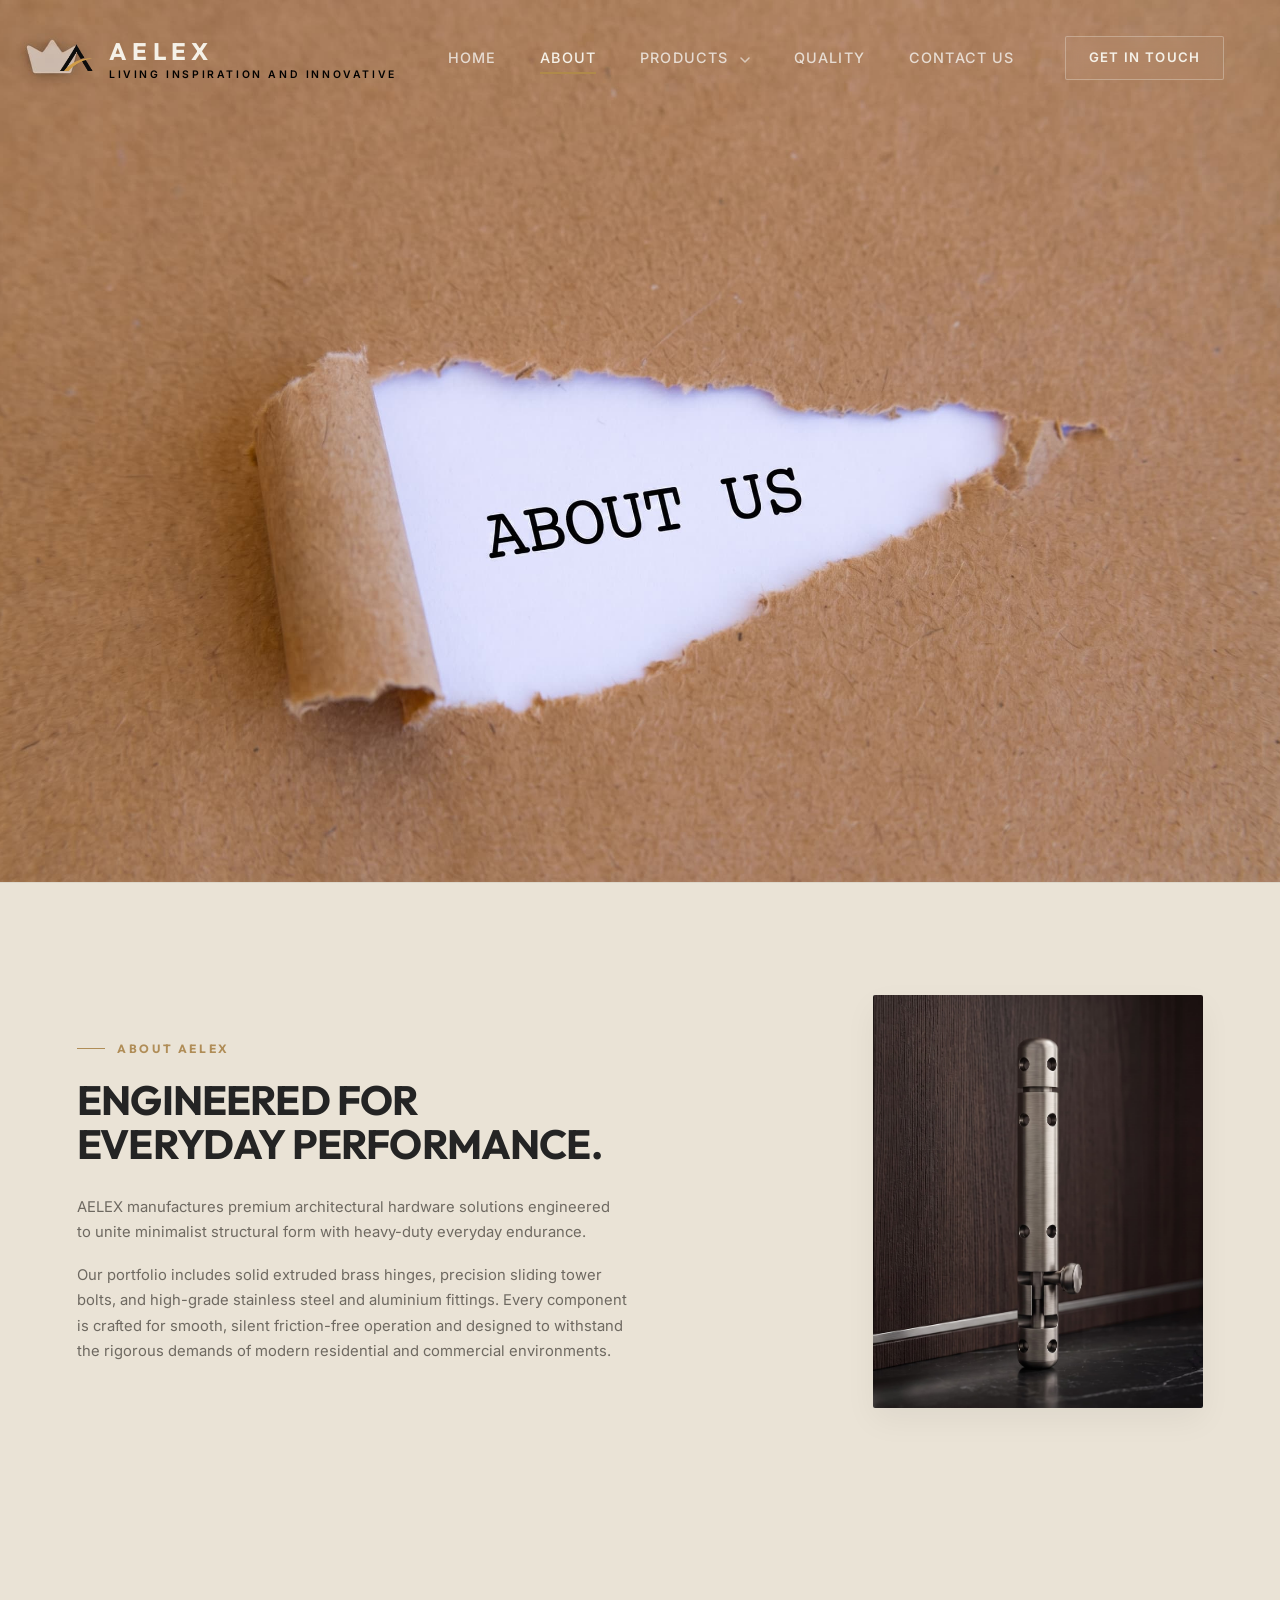
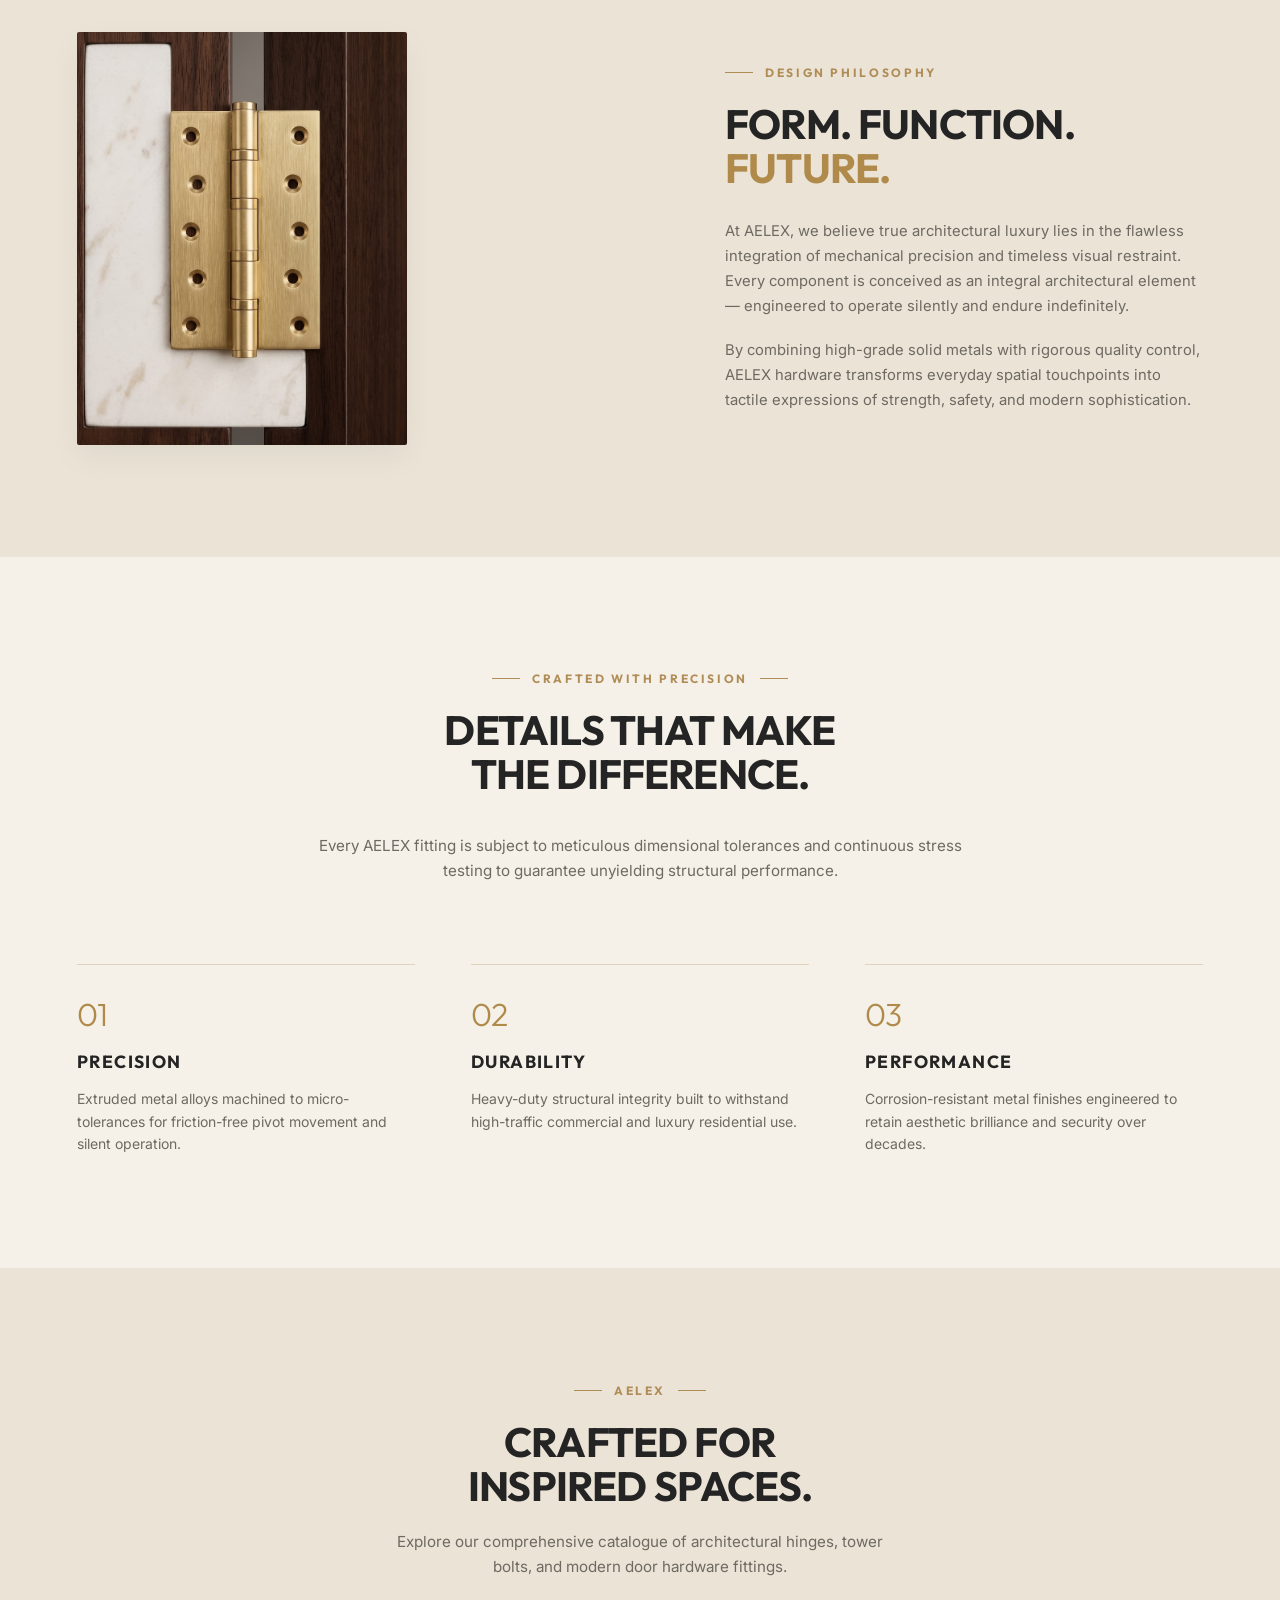
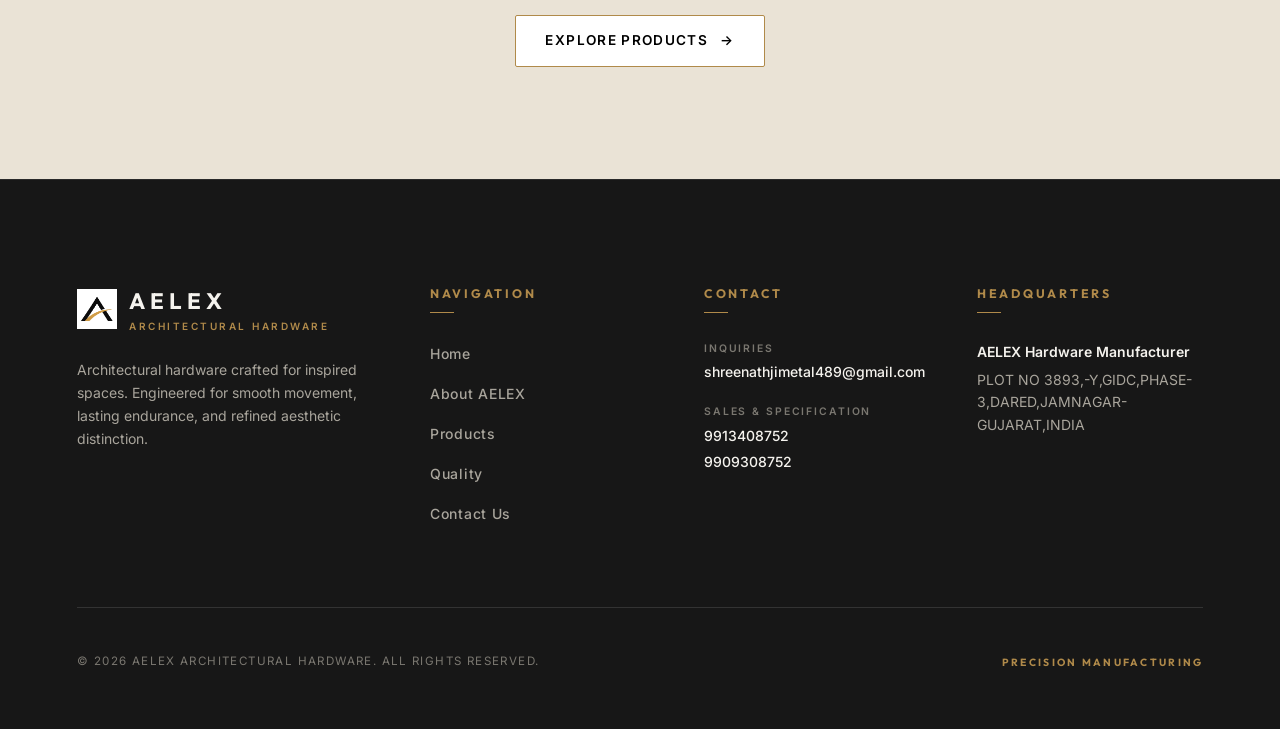
==== commit a670cf66: "Add files via upload" ====
--- a/about.html
+++ b/about.html
@@ -93,7 +93,7 @@
        ========================================================================== -->
   <section class="about-hero-clean" id="about-hero" aria-label="About AELEX Hero Banner">
     <div class="about-hero-bg-container">
-      <img src="assets/images/ABOUTUSBG-clean.png" alt="AELEX luxury architectural hardware background" class="about-hero-bg-image">
+      <img src="assets/images/ABOUTUSBG-clean.jpg" alt="AELEX luxury architectural hardware background" class="about-hero-bg-image">
       <div class="about-hero-overlay"></div>
       <div class="about-hero-vignette"></div>
     </div>
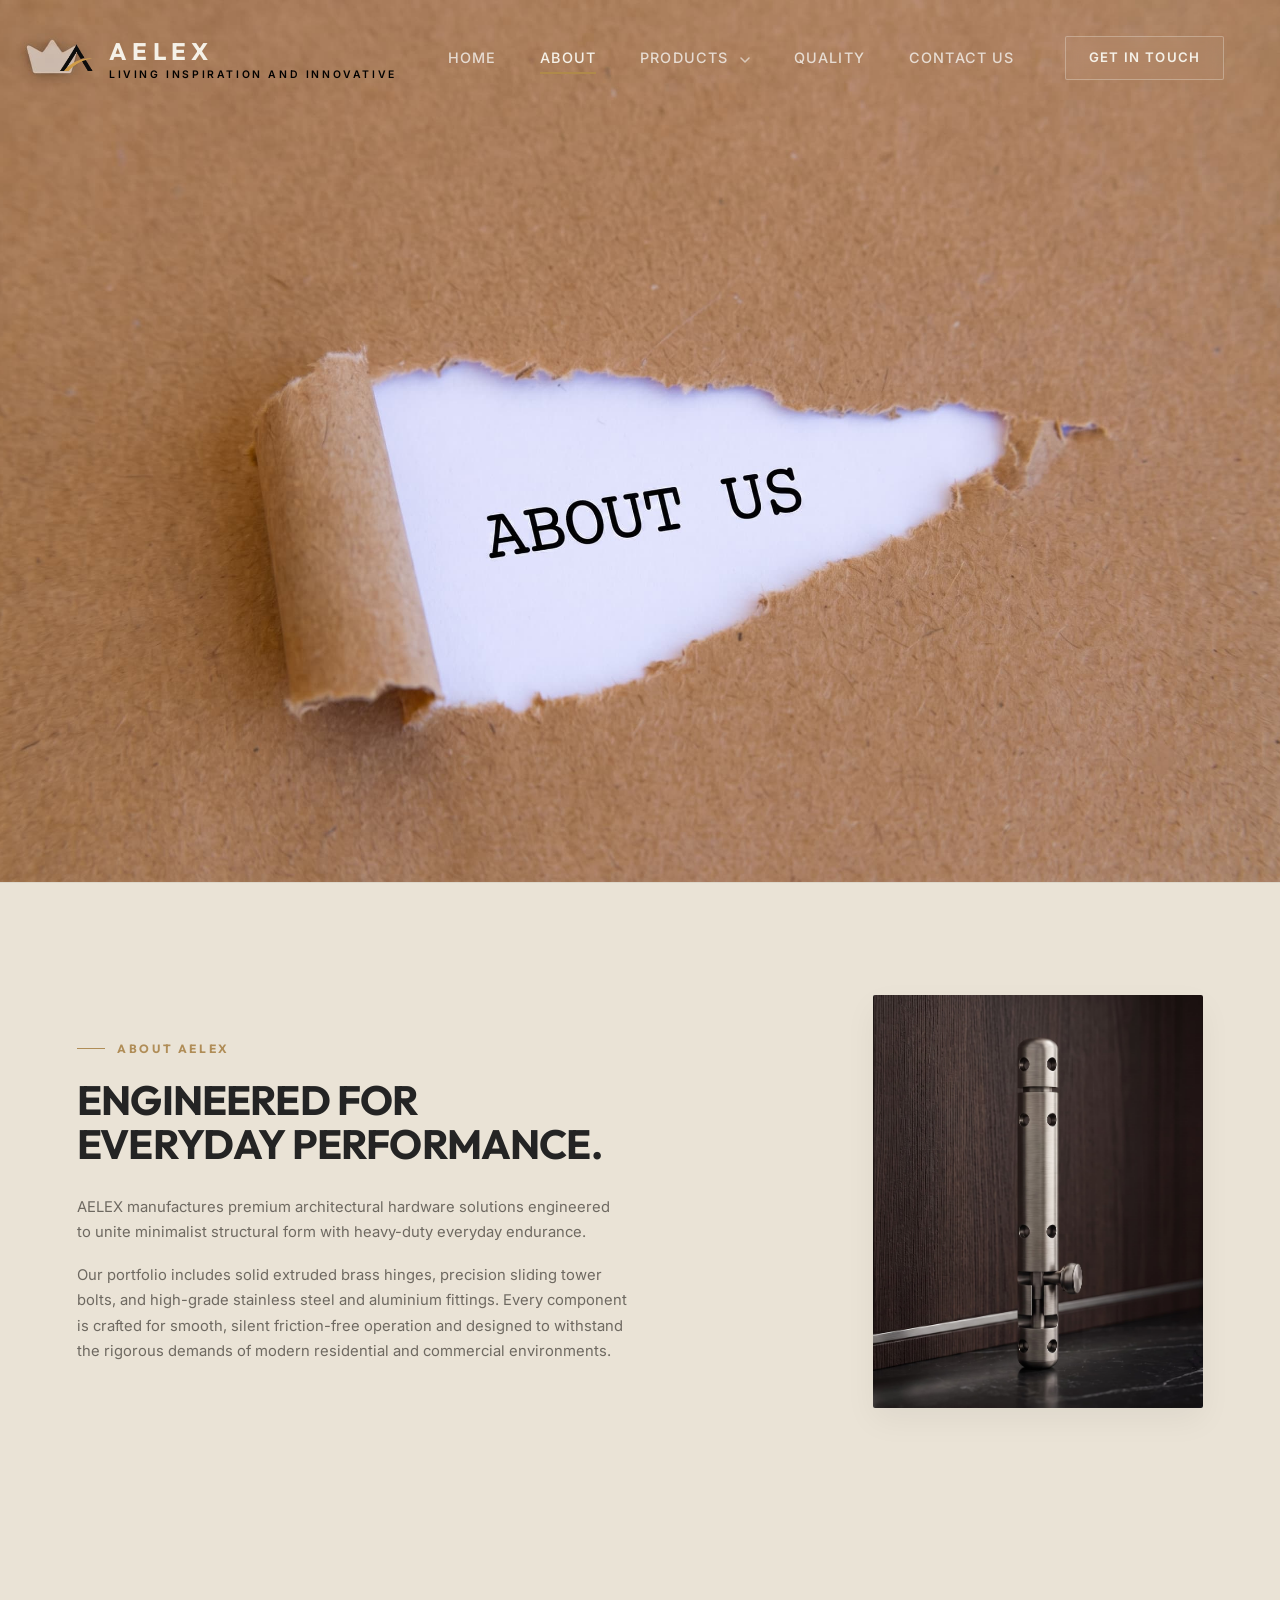
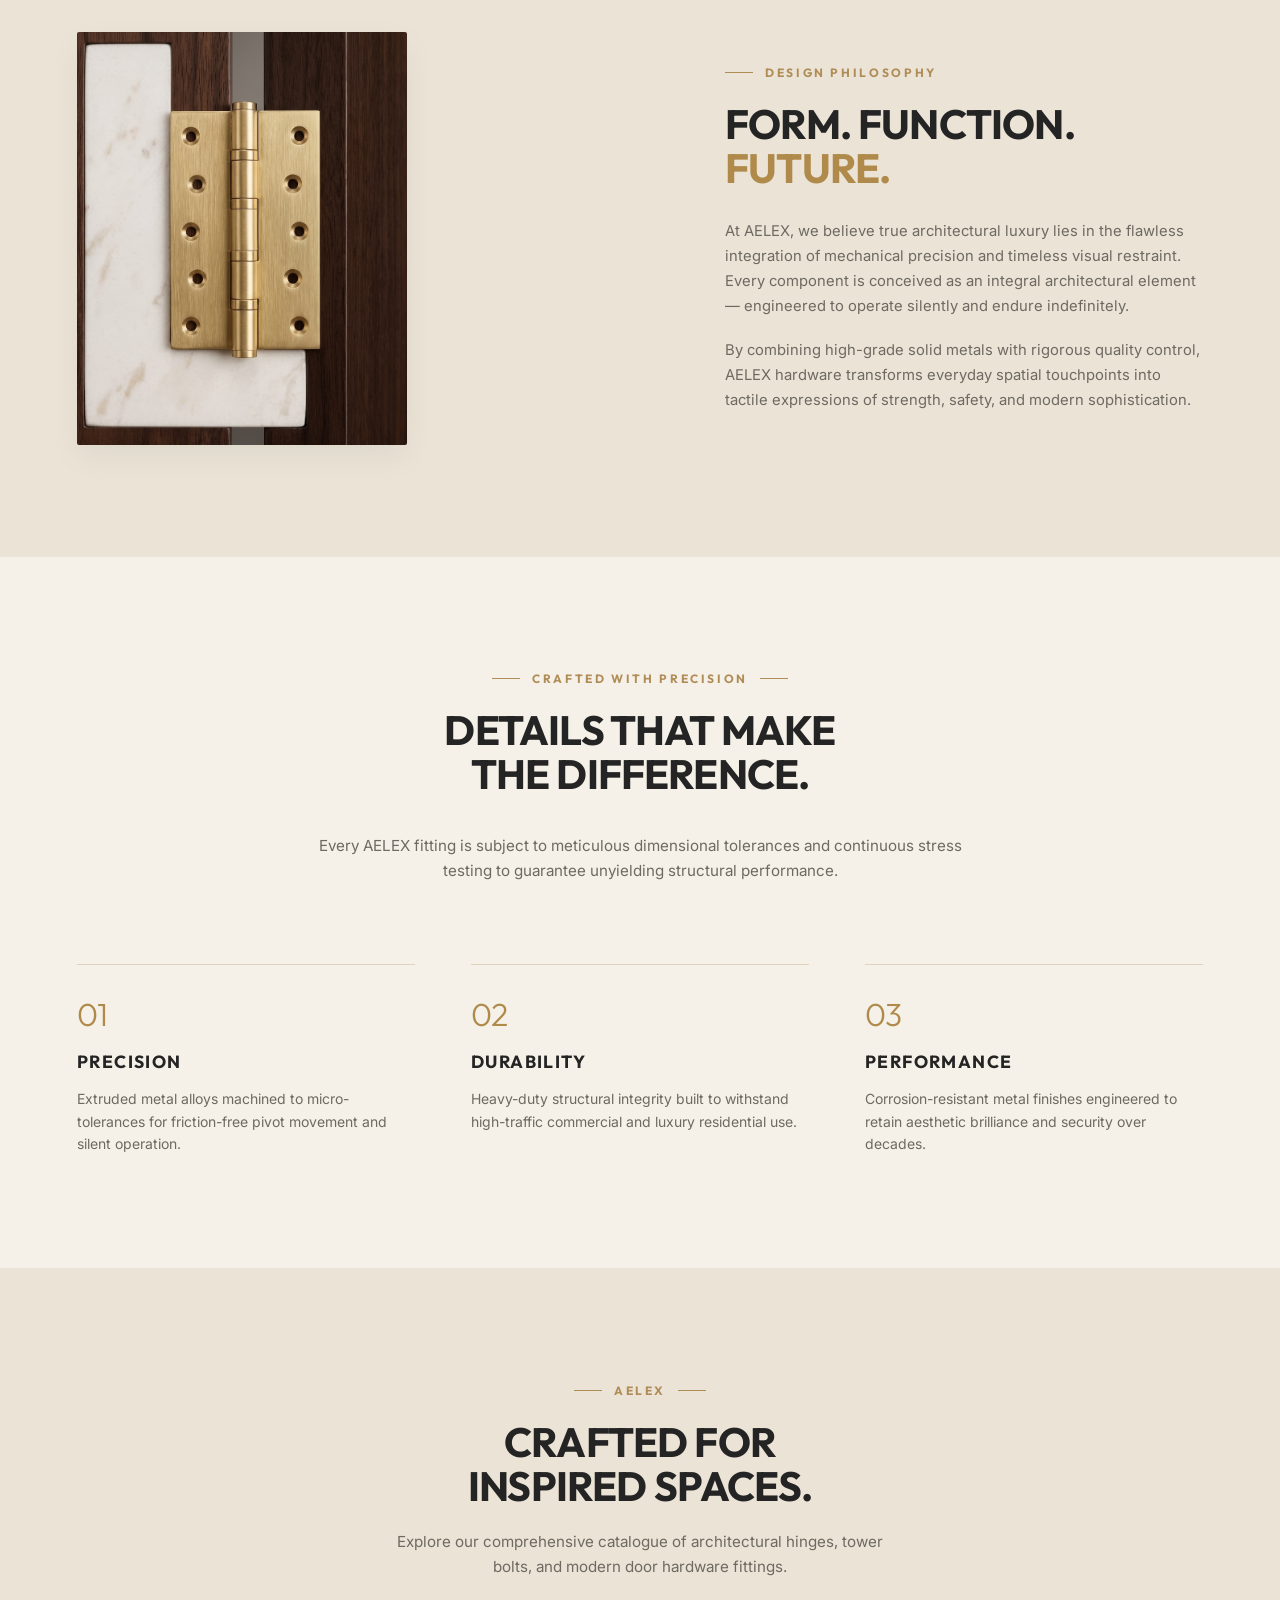
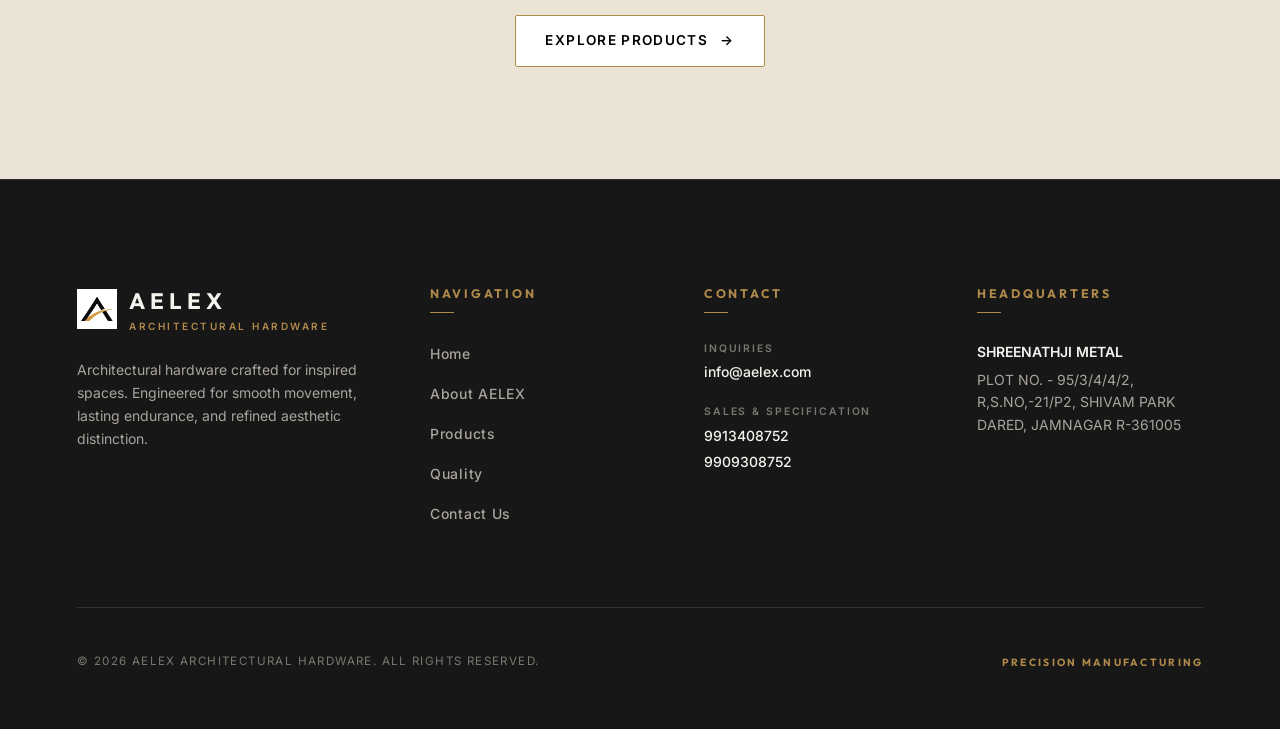
==== commit 12c349cc: "Add files via upload" ====
--- a/about.html
+++ b/about.html
@@ -322,7 +322,7 @@
           <div class="footer-contact-details">
             <div class="contact-item">
               <span class="contact-label">INQUIRIES</span>
-              <a href="mailto:shreenathjimetal489@gmail.com" class="contact-value">shreenathjimetal489@gmail.com</a>
+              <a href="mailto:info@aelex.com" class="contact-value">info@aelex.com</a>
             </div>
             <div class="contact-item">
               <span class="contact-label">SALES &amp; SPECIFICATION</span>
@@ -336,8 +336,8 @@
         <div class="footer-col footer-col-location reveal-element delay-4">
           <h3 class="footer-col-title">HEADQUARTERS</h3>
           <address class="footer-address">
-            <p class="address-name">AELEX Hardware Manufacturer</p>
-            <p class="address-line">PLOT NO 3893,-Y,GIDC,PHASE-3,DARED,JAMNAGAR-GUJARAT,INDIA</p>
+            <p class="address-name">SHREENATHJI METAL</p>
+            <p class="address-line">PLOT NO. - 95/3/4/4/2, R,S.NO,-21/P2, SHIVAM PARK DARED, JAMNAGAR R-361005</p>
           </address>
         </div>
 
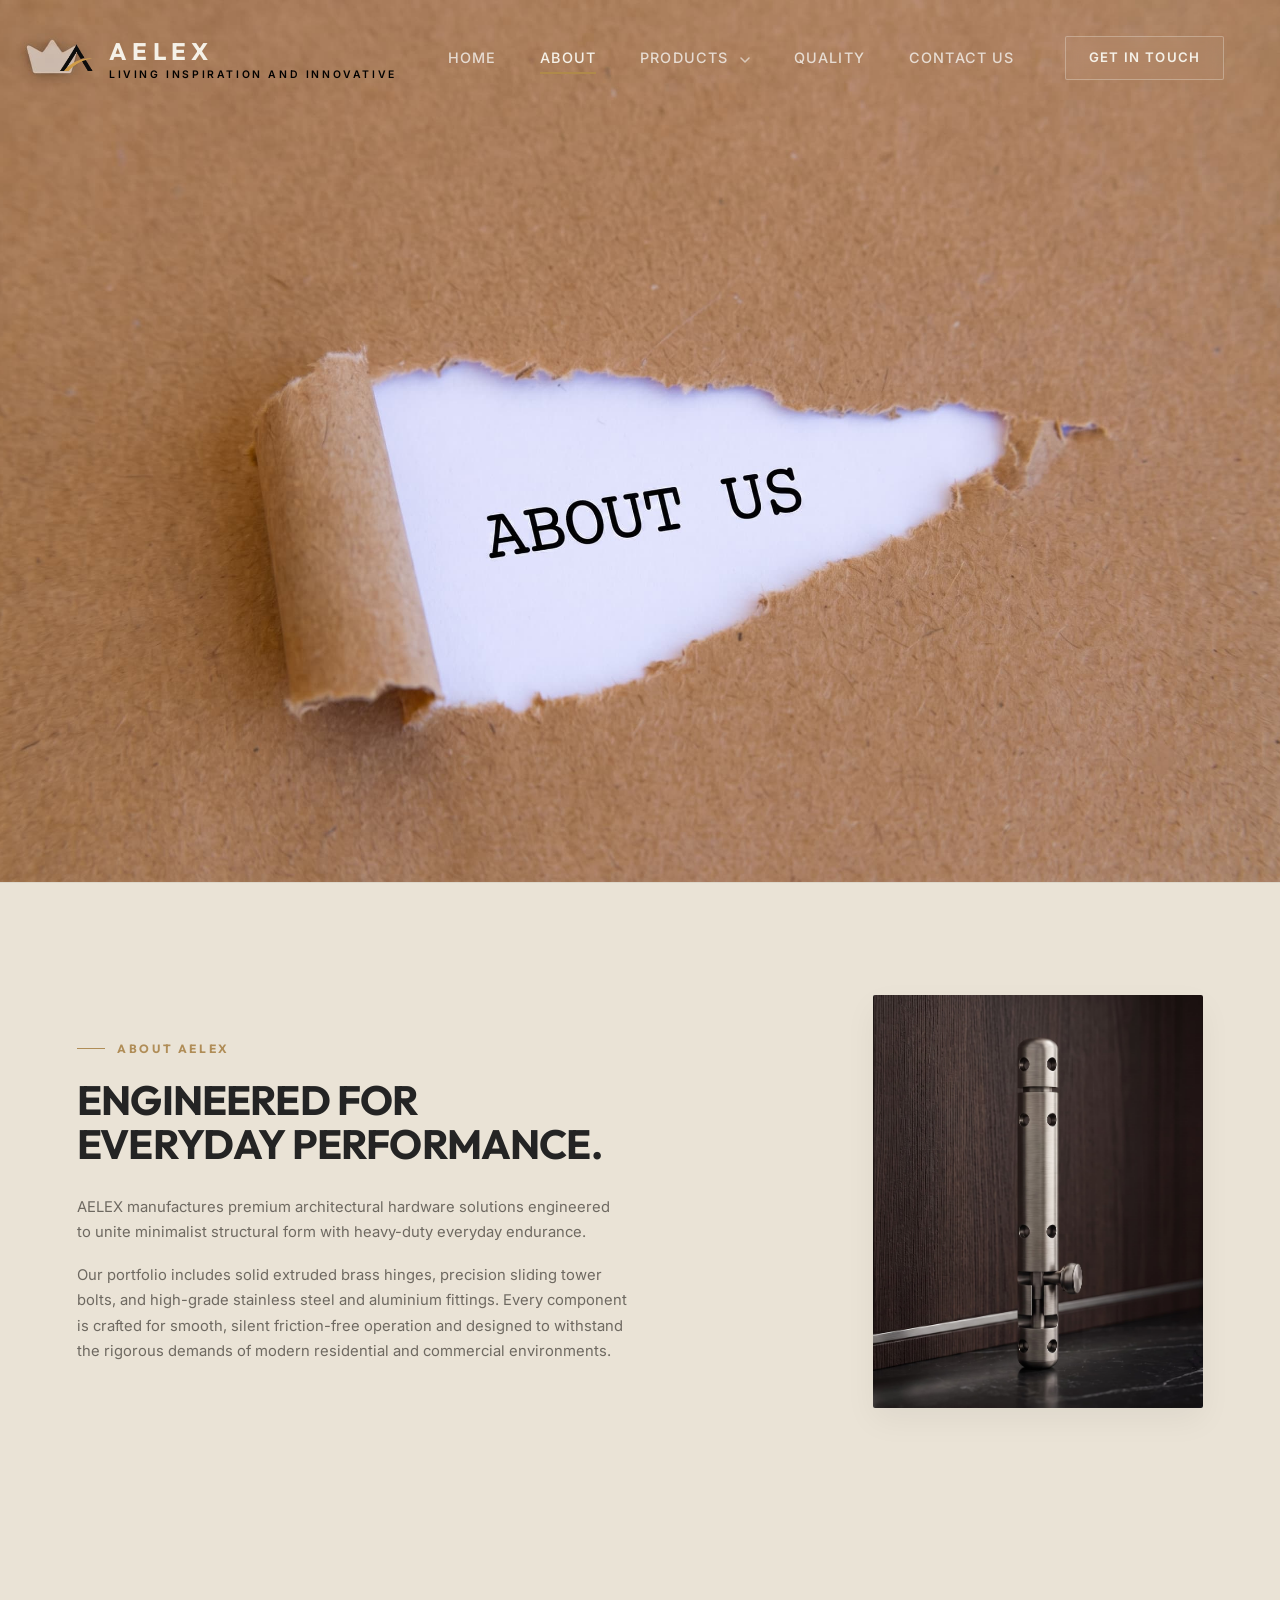
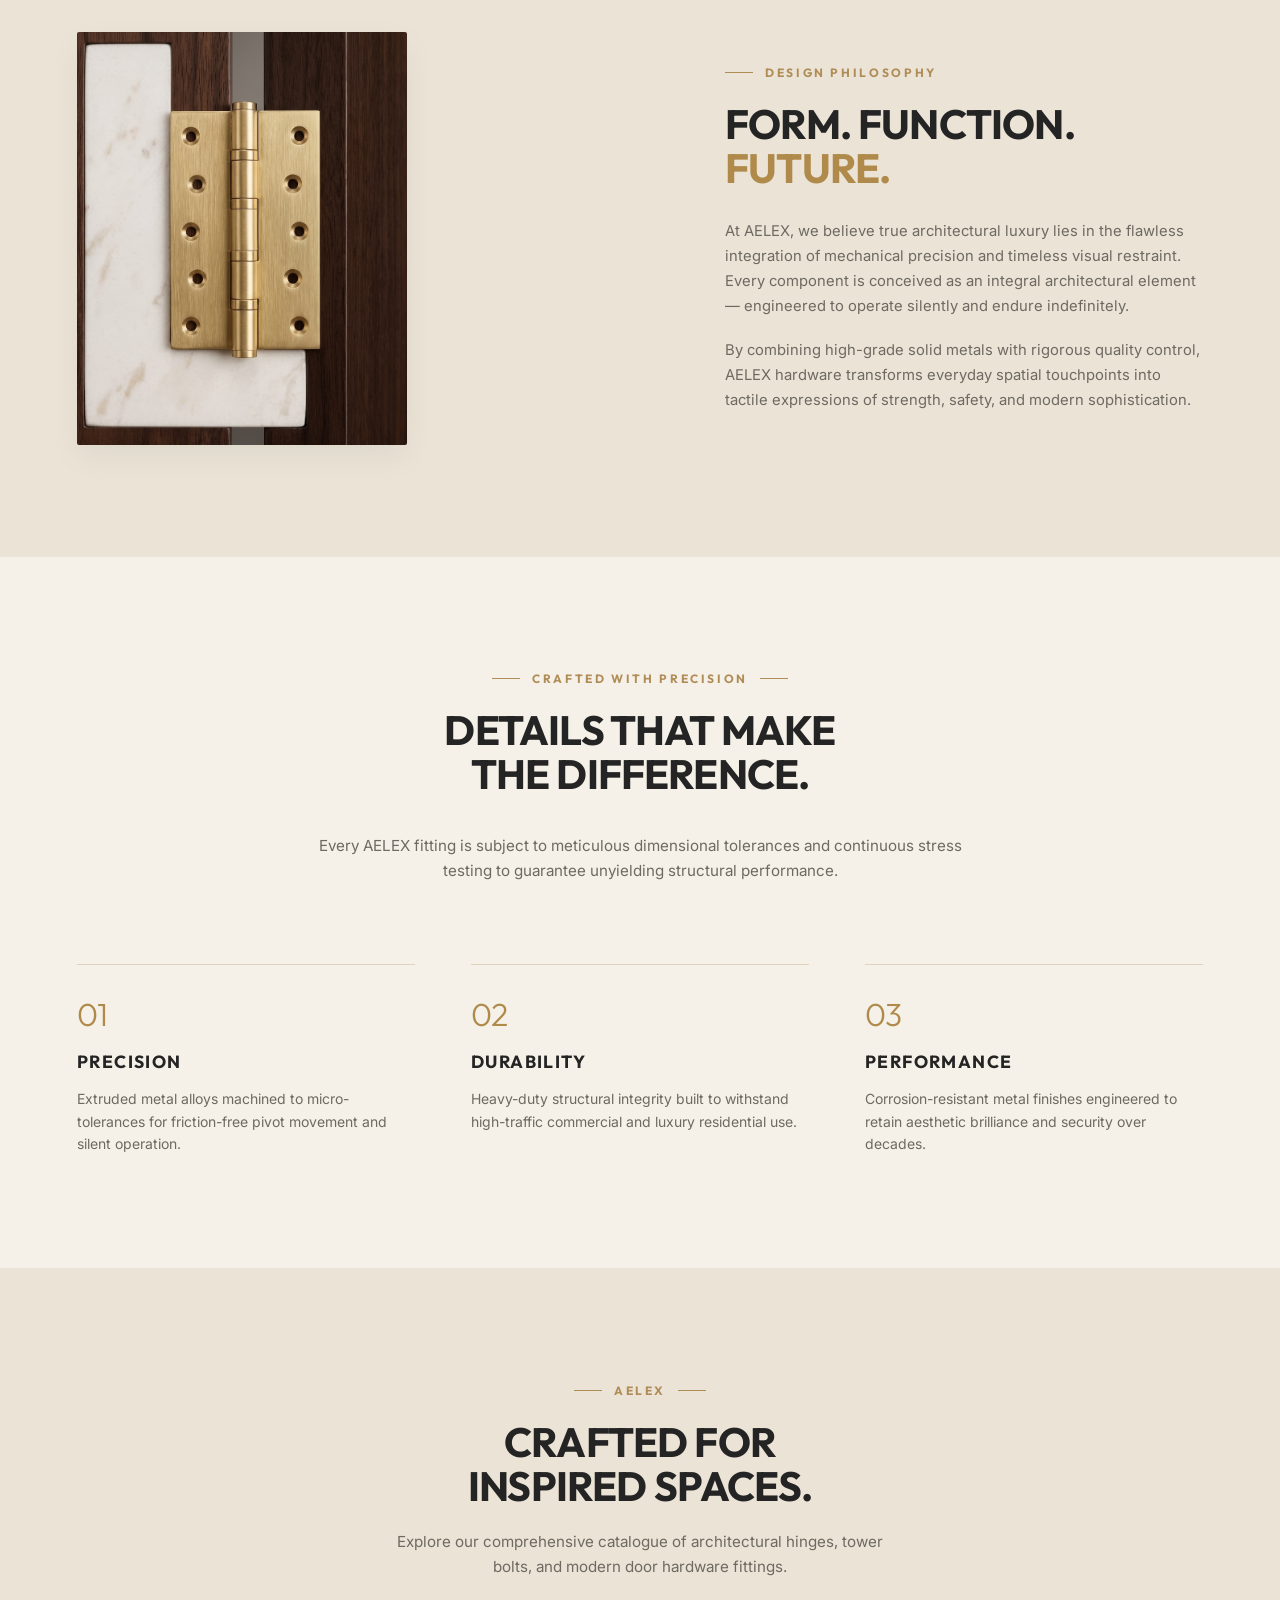
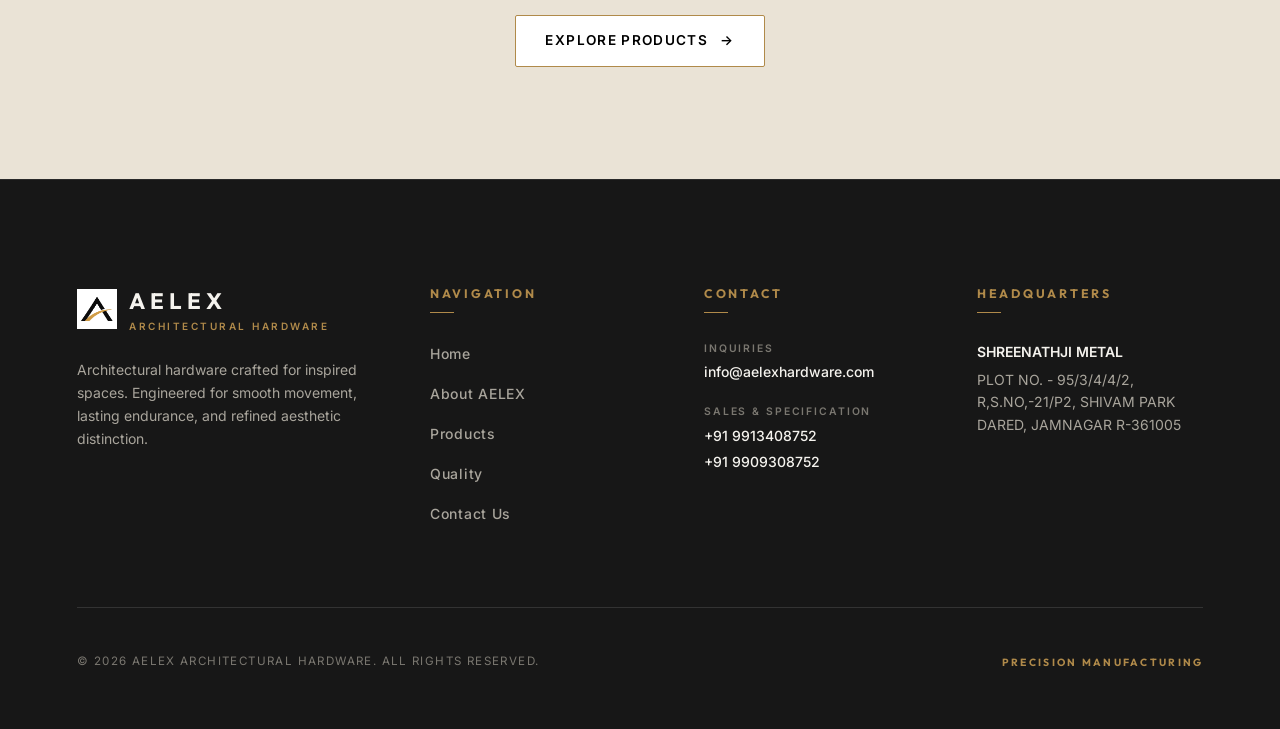
==== commit ddbca584: "Add files via upload" ====
--- a/about.html
+++ b/about.html
@@ -5,6 +5,12 @@
   <meta name="viewport" content="width=device-width, initial-scale=1.0">
   <title>About AELEX | Premium Architectural Hardware</title>
   <meta name="description" content="AELEX manufactures premium architectural hardware including solid brass hinges, brass tower bolts, and high-performance steel fittings engineered for modern spaces.">
+
+  <!-- AELEX Favicon -->
+  <link rel="icon" type="image/png" sizes="32x32" href="assets/images/favicon-32x32.png">
+  <link rel="icon" type="image/png" sizes="16x16" href="assets/images/favicon-16x16.png">
+  <link rel="shortcut icon" href="assets/images/favicon.ico">
+  <link rel="apple-touch-icon" sizes="180x180" href="assets/images/apple-touch-icon.png">
 
   <!-- Google Fonts: Outfit (Headings) & Inter (Body) -->
   <link rel="preconnect" href="https://fonts.googleapis.com">
@@ -322,12 +328,12 @@
           <div class="footer-contact-details">
             <div class="contact-item">
               <span class="contact-label">INQUIRIES</span>
-              <a href="mailto:info@aelex.com" class="contact-value">info@aelex.com</a>
+              <a href="mailto:info@aelexhardware.com" class="contact-value">info@aelexhardware.com</a>
             </div>
             <div class="contact-item">
               <span class="contact-label">SALES &amp; SPECIFICATION</span>
-              <a href="tel:9913408752" class="contact-value">9913408752</a>
-              <a href="tel:9909308752" class="contact-value">9909308752</a>
+              <a href="tel:+919913408752" class="contact-value">+91 9913408752</a>
+              <a href="tel:+919909308752" class="contact-value">+91 9909308752</a>
             </div>
           </div>
         </div>
--- a/css/style.css
+++ b/css/style.css
@@ -775,6 +775,7 @@
   align-items: center;
   opacity: 0;
   visibility: hidden;
+  pointer-events: none;
   transition: opacity 0.4s var(--ease-out-smooth), visibility 0.4s var(--ease-out-smooth);
   overflow-y: auto;
   padding: 2rem 1.5rem;
@@ -783,6 +784,14 @@
 .mobile-nav-drawer.open {
   opacity: 1;
   visibility: visible;
+  pointer-events: auto;
+}
+
+.mobile-nav-drawer:not(.open),
+.mobile-nav-drawer:not(.open) * {
+  pointer-events: none !important;
+  visibility: hidden !important;
+  opacity: 0 !important;
 }
 
 .mobile-nav-links {
@@ -1510,11 +1519,13 @@
   top: 50%;
   left: 50%;
   transform: translate(-50%, -50%);
+  transform-origin: center center;
   width: 360px;
   height: 360px;
   pointer-events: none;
   z-index: 3;
   animation: spinSlow 40s linear infinite;
+  will-change: transform;
 }
 
 @keyframes spinSlow {
@@ -1827,7 +1838,8 @@
   }
 
   .curved-text-wrapper {
-    display: none;
+    width: 280px;
+    height: 280px;
   }
 
   .secondary-accent-1 {
@@ -2187,6 +2199,9 @@
   opacity: 0;
   transform: translateY(-6px);
   transition: all 0.35s var(--ease-out-smooth);
+  text-decoration: none;
+  display: inline-block;
+  cursor: pointer;
 }
 
 .showcase-panel:hover .panel-detail-badge {
@@ -2226,6 +2241,11 @@
 
 /* Tablet Landscape (1024px) */
 @media (max-width: 1024px) {
+  .panel-detail-badge {
+    opacity: 1;
+    transform: translateY(0);
+  }
+
   .product-showcase-section {
     padding: 6rem 6%;
   }
@@ -2969,6 +2989,10 @@
     opacity: 1 !important;
     transform: none !important;
     transition: none !important;
+  }
+
+  .curved-text-wrapper {
+    animation: none;
   }
 }
 
@@ -4529,8 +4553,8 @@
 }
 
 .asym-card-inner:hover .asym-image-box {
-  background-color: #E6E5E0;
-  box-shadow: 0 14px 35px rgba(0, 0, 0, 0.06);
+  /* background-color: #E6E5E0; */
+  /* box-shadow: 0 14px 35px rgba(0, 0, 0, 0.06); */
 }
 
 .asym-card-inner:hover .asym-product-name {
@@ -5128,13 +5152,20 @@
     max-width: 320px;
     margin: 0 auto;
   }
-
+  
+  .resize_image{
+    width: 100%;
+    height: 250px;
+    border-radius: 2px;
+    display: flex;
+    align-items: center;
+    justify-content: center;
+    overflow: hidden;
+  }
   .asym-image-box {
     width: 100%;
-    height: 200px;
+    height: 250px;
     border-radius: 2px;
-    padding: 0.75rem;
-    background-color: #F4F3EF;
     display: flex;
     align-items: center;
     justify-content: center;
@@ -5814,7 +5845,9 @@
   text-decoration: none;
   position: relative;
 }
-
+.resize_image{
+  height: 480px;
+}
 /* Circular Stage Container */
 .product-circle-stage {
   position: relative;
@@ -7176,7 +7209,7 @@
   .asym-card-inner {
     cursor: pointer;
     touch-action: manipulation;
-    -webkit-tap-highlight-color: transparent;
+    /* -webkit-tap-highlight-color: transparent; */
   }
 
   .asym-card-inner:active {
